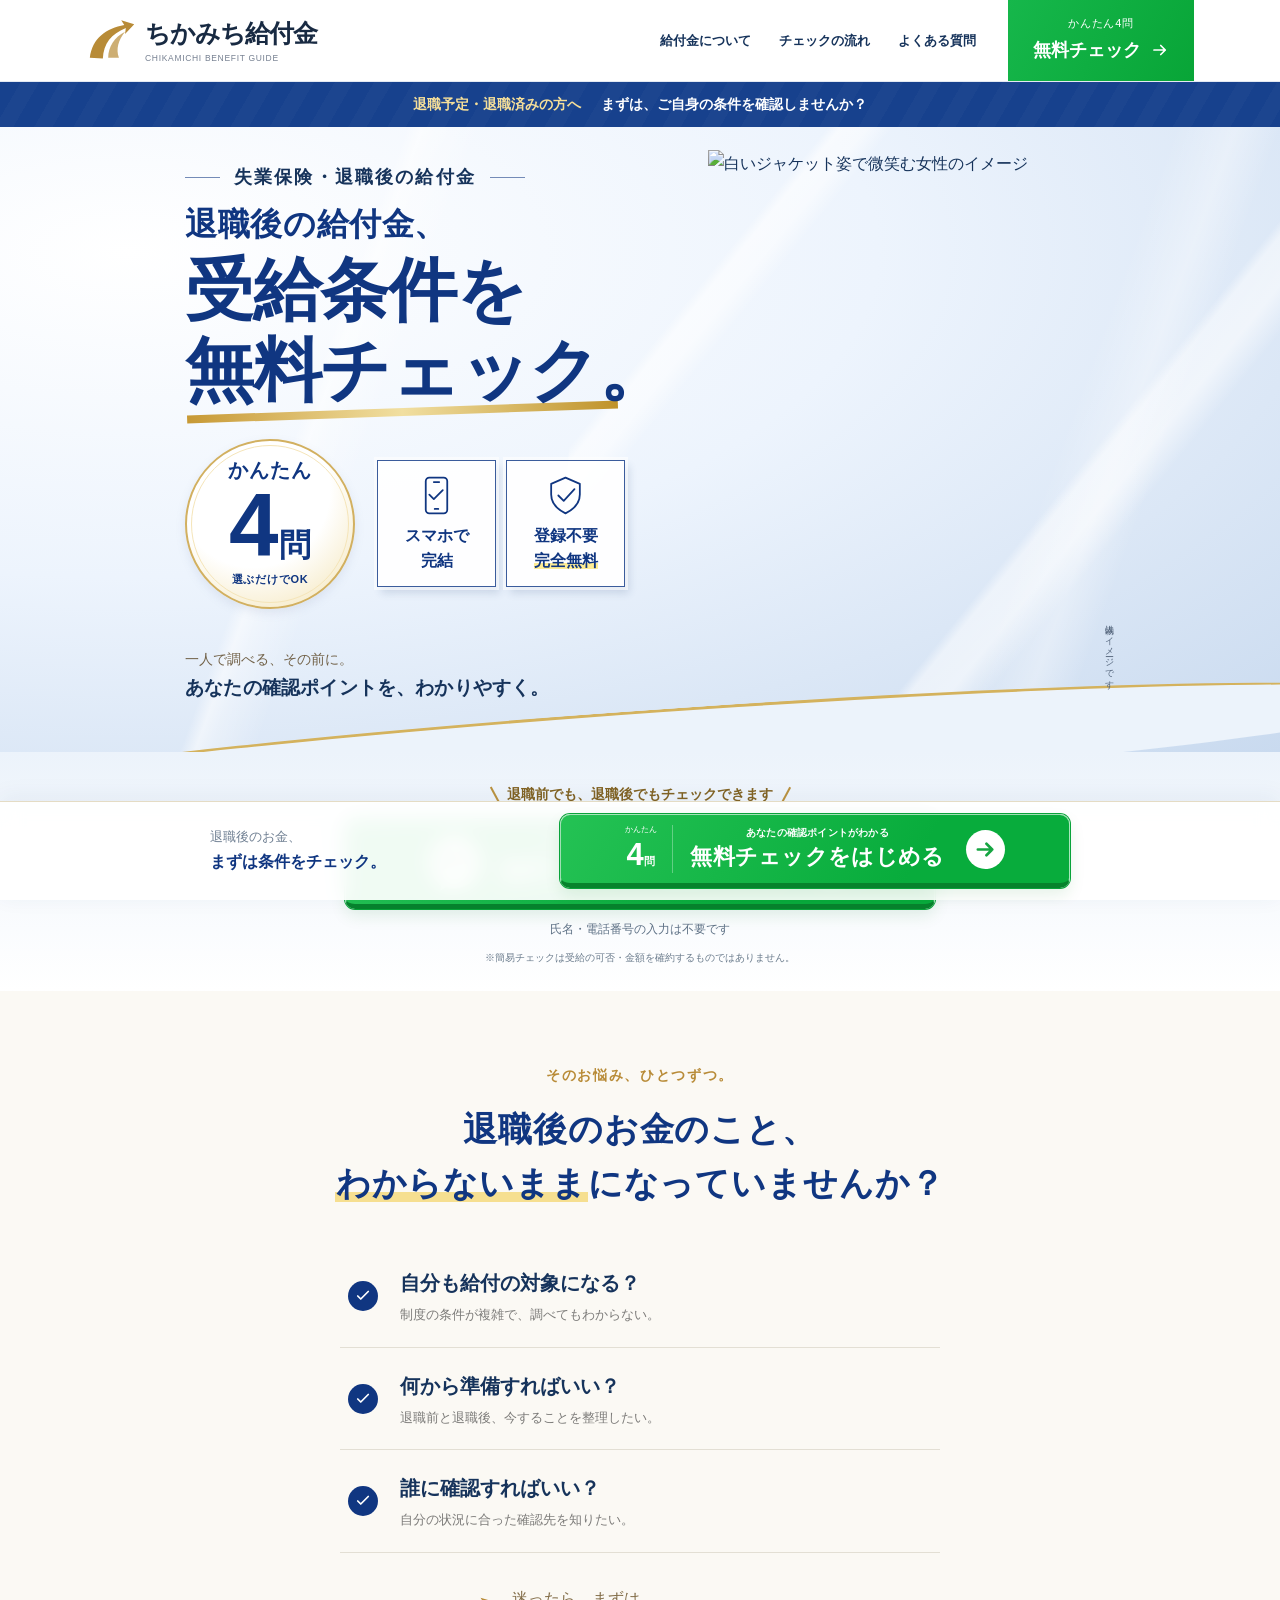
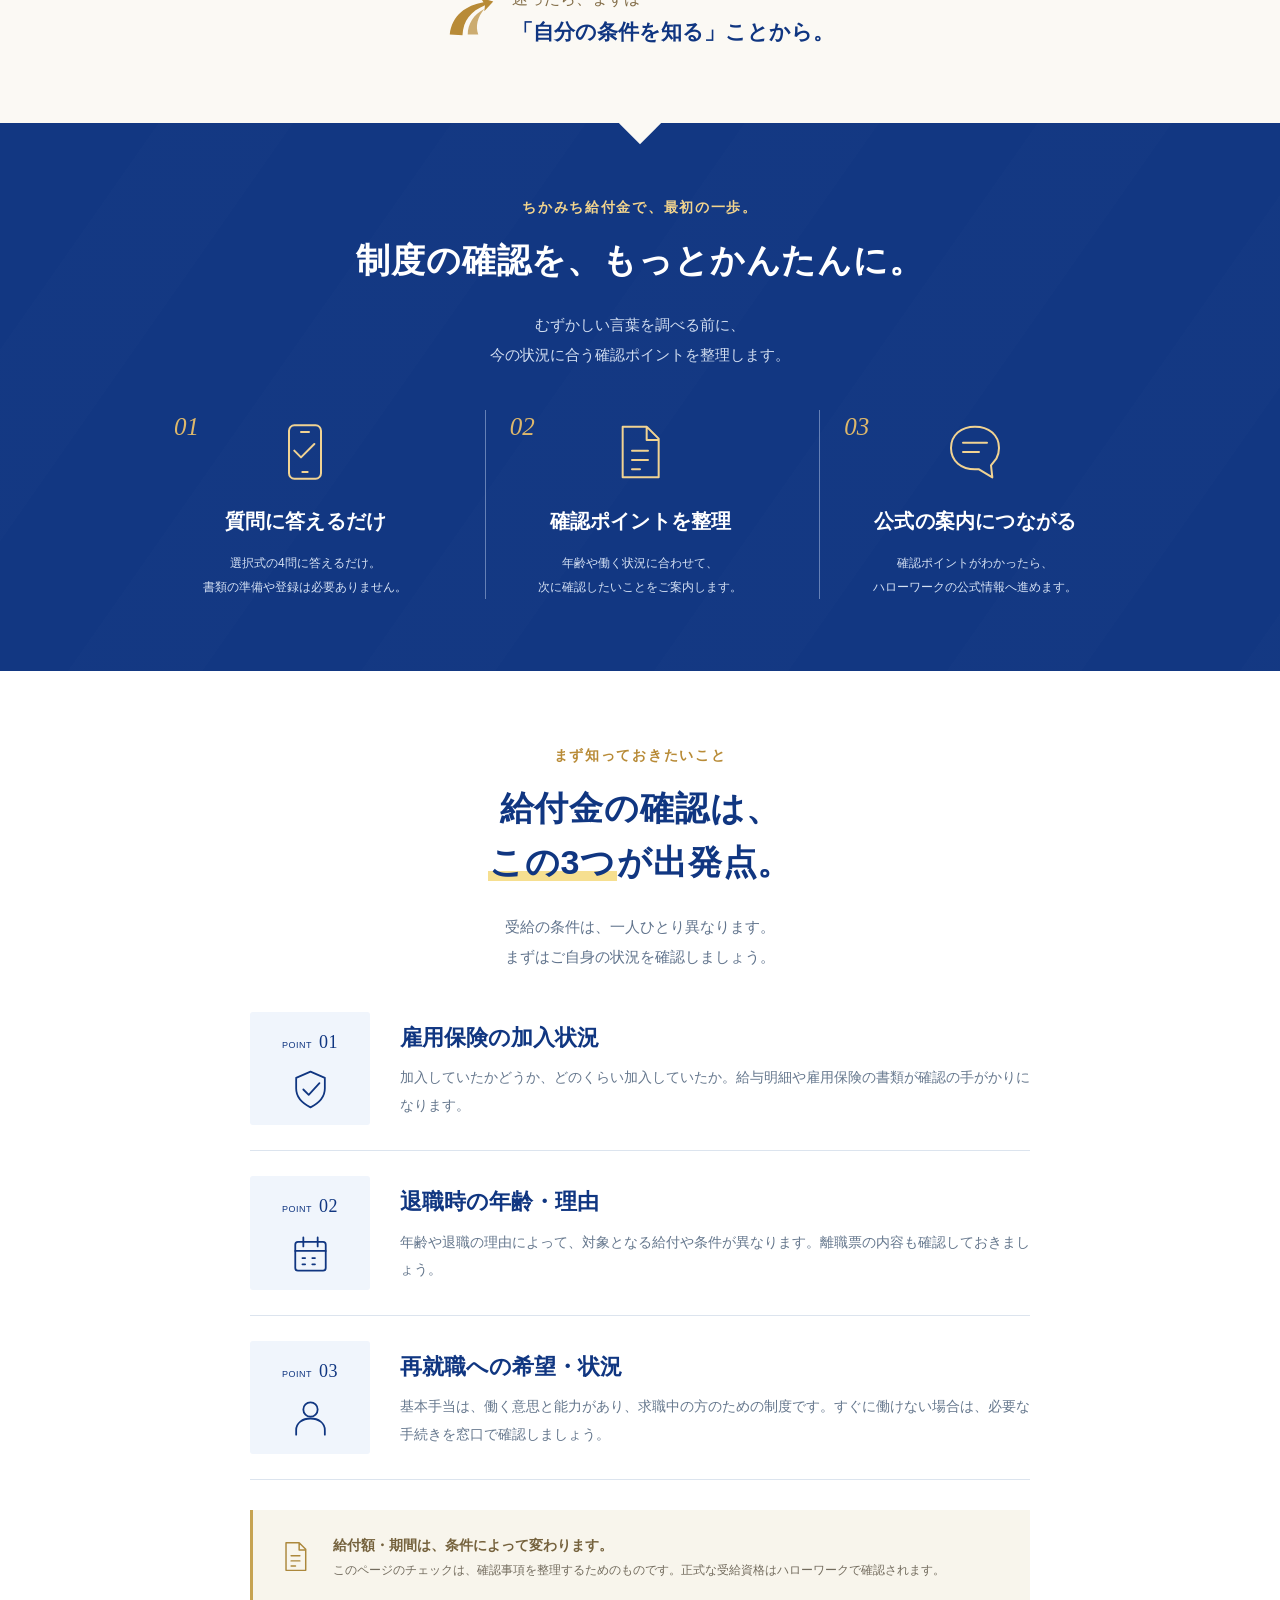
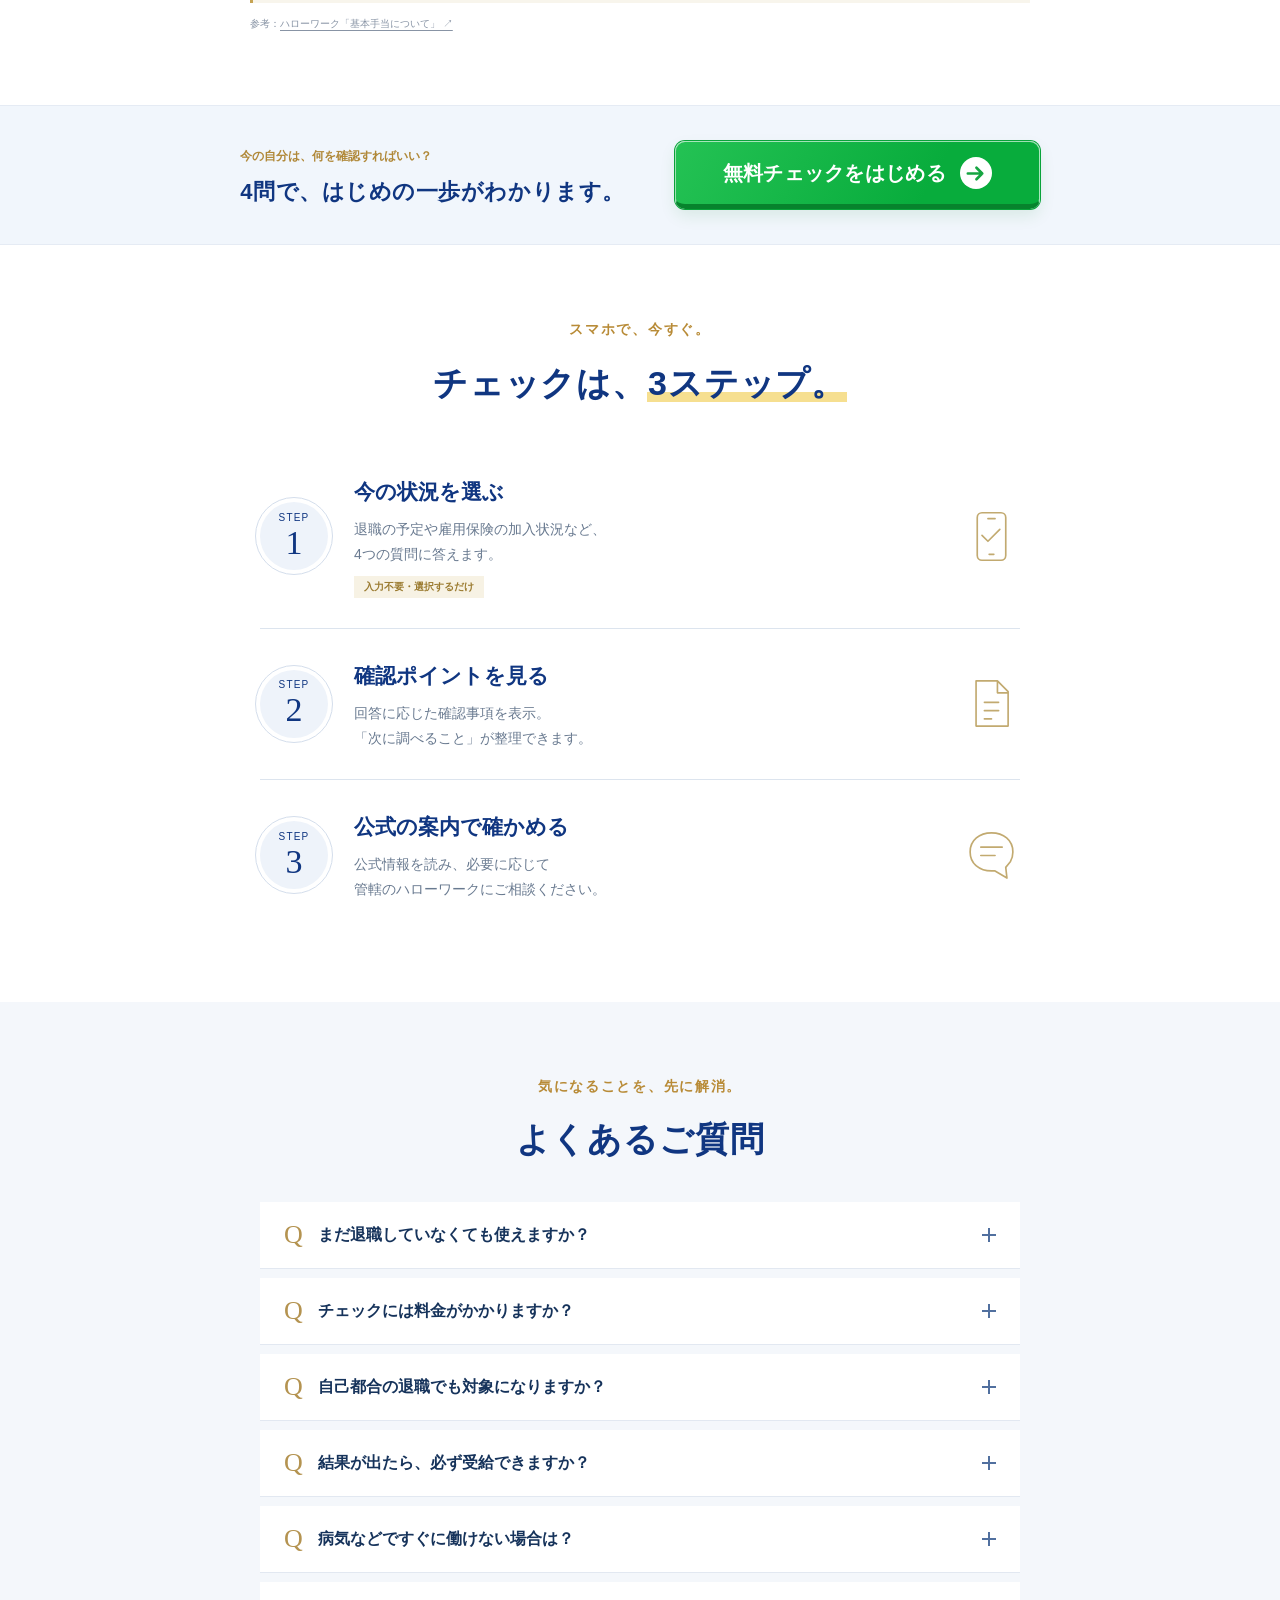
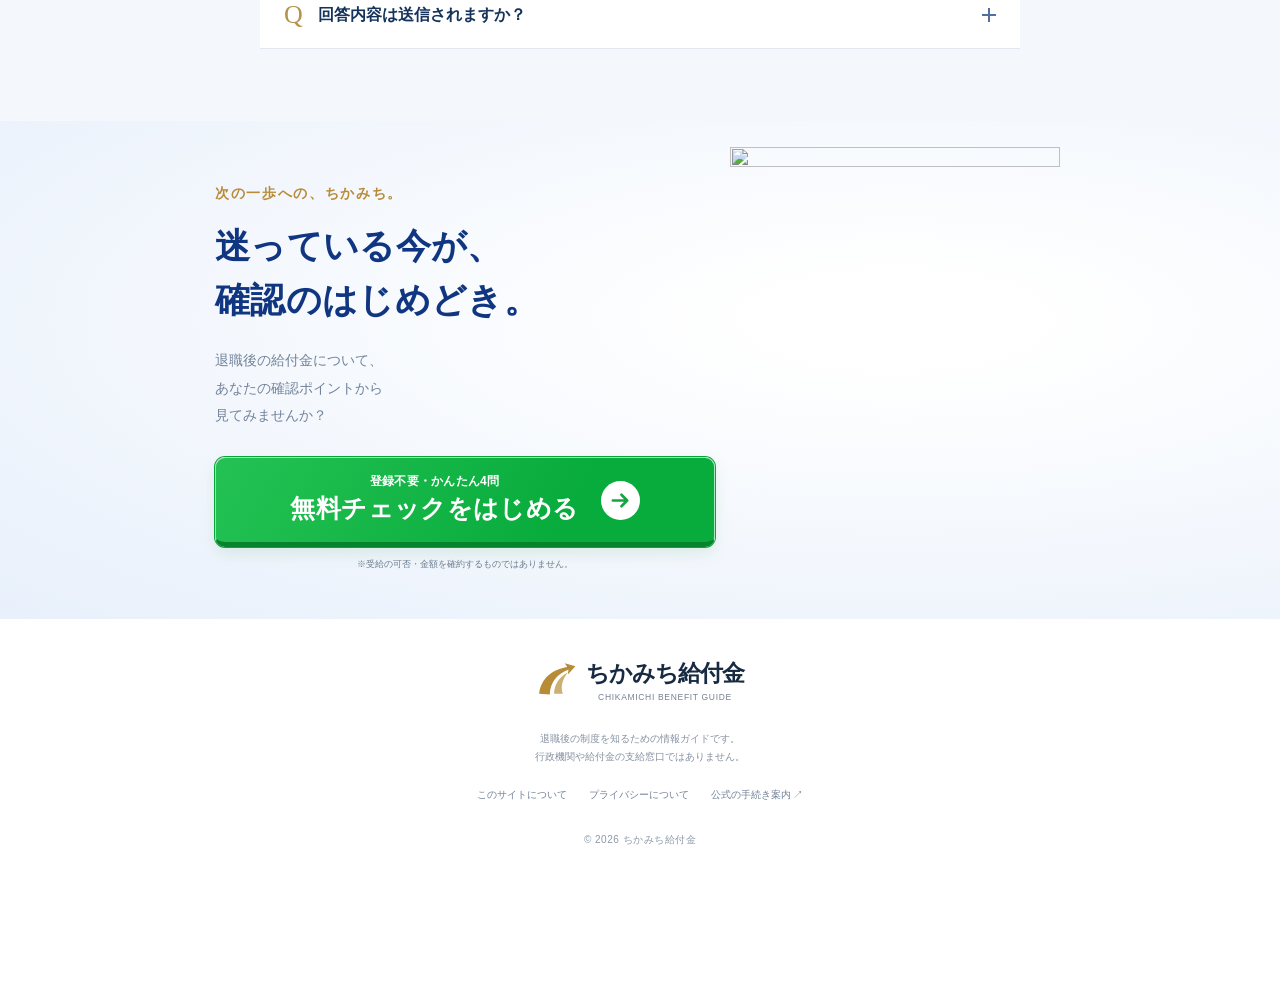
==== docs/index.html @ 50841a3c "Add existing check LP for GitHub Pages preview" ====
<!doctype html>
<html lang="ja">
<head>
  <meta charset="utf-8">
  <meta name="viewport" content="width=device-width, initial-scale=1, viewport-fit=cover">
  <meta name="theme-color" content="#113a8c">
  <meta name="robots" content="noindex, nofollow">
  <title>ちかみち給付金｜退職後の給付金、受給条件を無料チェック</title>
  <meta name="description" content="退職予定・退職済みの方へ。ちかみち給付金のかんたん4問チェックで、退職後の給付金に関する確認ポイントを整理。スマホで完結、登録不要、無料。">
  <meta property="og:title" content="ちかみち給付金｜受給条件を無料チェック">
  <meta property="og:description" content="退職後の給付金、まずはあなたの確認ポイントから。かんたん4問・登録不要・無料。">
  <meta property="og:image" content="https://tnkkakuei3-design.github.io/chikamichi-kyufukin/assets/chikamichi-ad.png">
  <meta property="og:type" content="website">
  <meta property="og:locale" content="ja_JP">
  <link rel="icon" type="image/svg+xml" href="assets/favicon.svg">
  <link rel="stylesheet" href="styles.css">
  <link rel="preload" as="image" href="assets/advisor.png">
  <script src="config.js" defer></script>
  <script src="app.js" defer></script>
</head>
<body>
<a class="skip-link" href="#main">本文へ移動</a>
<svg xmlns="http://www.w3.org/2000/svg" class="svg-defs" aria-hidden="true"><defs>
  <symbol id="i-arrow" viewBox="0 0 24 24"><path d="M4 12h15m-6-6 6 6-6 6"/></symbol>
  <symbol id="i-check" viewBox="0 0 24 24"><path d="m5 12 4 4L19 6"/></symbol>
  <symbol id="i-phone" viewBox="0 0 48 48"><rect x="12" y="4" width="24" height="40" rx="4"/><path d="M21 9h6m-5 30h4m-10-16 5 5 10-10"/></symbol>
  <symbol id="i-document" viewBox="0 0 48 48"><path d="M29 5H11v38h27V14L29 5Zm0 0v10h9M18 23h12m-12 7h12m-12 7h6"/></symbol>
  <symbol id="i-calendar" viewBox="0 0 48 48"><rect x="7" y="10" width="34" height="32" rx="3"/><path d="M7 20h34M16 5v10M32 5v10m-17 13h3m8 0h3m-14 7h3m8 0h3"/></symbol>
  <symbol id="i-shield" viewBox="0 0 48 48"><path d="m24 4 16 7v12c0 10-8 17-16 21C16 40 8 33 8 23V11L24 4Z"/><path d="m16 24 6 6 12-13"/></symbol>
  <symbol id="i-chat" viewBox="0 0 48 48"><path d="M40 29a17 17 0 0 0 2-8C42 11 34 5 24 5S6 11 6 21s8 16 18 16h3l10 6-1-9 4-5Z"/><path d="M15 17h18M15 24h12"/></symbol>
  <symbol id="i-person" viewBox="0 0 48 48"><circle cx="24" cy="14" r="8"/><path d="M8 42v-5c0-8 7-13 16-13s16 5 16 13v5"/></symbol>
  <symbol id="i-close" viewBox="0 0 24 24"><path d="m6 6 12 12M18 6 6 18"/></symbol>
  <symbol id="i-mark" viewBox="0 0 64 58"><path d="M5 51C8 25 27 12 50 8L46 2l17 5-12 13 1-8C33 20 23 32 22 52Z" fill="currentColor"/><path d="M29 51c0-14 8-27 22-34-9 11-12 23-8 34Z" fill="currentColor" opacity=".7"/></symbol>
</defs></svg>

<header class="site-header">
  <div class="header-inner">
    <a href="#" class="brand" aria-label="ちかみち給付金 トップ">
      <svg class="brand-mark" aria-hidden="true"><use href="#i-mark"/></svg>
      <span><b>ちかみち給付金</b><small>CHIKAMICHI BENEFIT GUIDE</small></span>
    </a>
    <nav class="header-nav" aria-label="メインメニュー"><a href="#guide">給付金について</a><a href="#flow">チェックの流れ</a><a href="#faq">よくある質問</a></nav>
    <button class="header-cta" data-start><span>かんたん4問</span><b>無料チェック<svg class="icon"><use href="#i-arrow"/></svg></b></button>
  </div>
</header>

<main id="main">
  <div class="notice"><span>退職予定・退職済みの方へ</span><b>まずは、ご自身の条件を確認しませんか？</b></div>
  <section class="hero" aria-labelledby="hero-title">
    <div class="hero-shine" aria-hidden="true"></div>
    <div class="hero-inner">
      <div class="hero-heading">
        <p class="hero-eyebrow"><span></span>失業保険・退職後の給付金<span></span></p>
        <h1 id="hero-title"><span class="hero-topline">退職後の給付金、</span><strong>受給条件を</strong><strong class="gold-underline">無料チェック<span class="period">。</span></strong></h1>
      </div>
      <div class="hero-benefits">
        <div class="question-medal"><span>かんたん</span><div><b>4</b><strong>問</strong></div><small>選ぶだけでOK</small></div>
        <div class="hero-tiles">
          <div><svg class="pictogram"><use href="#i-phone"/></svg><b>スマホで<br>完結</b></div>
          <div><svg class="pictogram"><use href="#i-shield"/></svg><b>登録不要<br><em>完全無料</em></b></div>
        </div>
      </div>
      <img class="hero-person" src="assets/advisor.png" width="1024" height="1536" alt="白いジャケット姿で微笑む女性のイメージ" fetchpriority="high">
      <span class="model-note">人物はイメージです</span>
      <div class="hero-caption"><span>一人で調べる、その前に。</span><b>あなたの確認ポイントを、わかりやすく。</b></div>
    </div>
  </section>

  <section class="hero-action" aria-label="無料チェックを始める">
    <div class="cta-label"><span></span>退職前でも、退職後でもチェックできます<span></span></div>
    <button class="cta-button" data-start><span class="cta-bubble">無料</span><span><small>かんたん4問で確認ポイントがわかる</small><b>無料チェックをはじめる</b></span><span class="arrow-disc"><svg class="icon"><use href="#i-arrow"/></svg></span></button>
    <p class="cta-note">氏名・電話番号の入力は不要です</p>
    <p class="disclaimer">※簡易チェックは受給の可否・金額を確約するものではありません。</p>
  </section>

  <section class="concerns section-pad">
    <div class="narrow">
      <p class="section-kicker">そのお悩み、ひとつずつ。</p>
      <h2>退職後のお金のこと、<br><span class="marker">わからないまま</span>に<br class="mobile-only">なっていませんか？</h2>
      <ul class="concern-list">
        <li><span class="check-dot"><svg class="icon"><use href="#i-check"/></svg></span><span><b>自分も給付の対象になる？</b><small>制度の条件が複雑で、調べてもわからない。</small></span></li>
        <li><span class="check-dot"><svg class="icon"><use href="#i-check"/></svg></span><span><b>何から準備すればいい？</b><small>退職前と退職後、今することを整理したい。</small></span></li>
        <li><span class="check-dot"><svg class="icon"><use href="#i-check"/></svg></span><span><b>誰に確認すればいい？</b><small>自分の状況に合った確認先を知りたい。</small></span></li>
      </ul>
      <div class="concern-answer"><svg class="answer-mark" aria-hidden="true"><use href="#i-mark"/></svg><p>迷ったら、まずは<br><b>「自分の条件を知る」ことから。</b></p></div>
    </div>
  </section>

  <section class="service section-pad" id="about">
    <div class="section-inner">
      <p class="section-kicker light">ちかみち給付金で、最初の一歩。</p>
      <h2>制度の確認を、<br class="mobile-only">もっとかんたんに。</h2>
      <p class="section-lead">むずかしい言葉を調べる前に、<br>今の状況に合う確認ポイントを整理します。</p>
      <div class="service-grid">
        <article><span class="service-number">01</span><svg class="service-icon"><use href="#i-phone"/></svg><h3>質問に答えるだけ</h3><p>選択式の4問に答えるだけ。<br>書類の準備や登録は必要ありません。</p></article>
        <article><span class="service-number">02</span><svg class="service-icon"><use href="#i-document"/></svg><h3>確認ポイントを整理</h3><p>年齢や働く状況に合わせて、<br>次に確認したいことをご案内します。</p></article>
        <article><span class="service-number">03</span><svg class="service-icon"><use href="#i-chat"/></svg><h3>公式の案内につながる</h3><p>確認ポイントがわかったら、<br>ハローワークの公式情報へ進めます。</p></article>
      </div>
    </div>
  </section>

  <section class="guide section-pad" id="guide">
    <div class="section-inner">
      <p class="section-kicker">まず知っておきたいこと</p>
      <h2>給付金の確認は、<br><span class="marker">この3つ</span>が出発点。</h2>
      <p class="section-lead">受給の条件は、一人ひとり異なります。<br>まずはご自身の状況を確認しましょう。</p>
      <div class="guide-list">
        <article class="guide-item"><div class="guide-visual"><span>POINT <b>01</b></span><svg class="pictogram"><use href="#i-shield"/></svg></div><div><h3>雇用保険の加入状況</h3><p>加入していたかどうか、どのくらい加入していたか。給与明細や雇用保険の書類が確認の手がかりになります。</p></div></article>
        <article class="guide-item"><div class="guide-visual"><span>POINT <b>02</b></span><svg class="pictogram"><use href="#i-calendar"/></svg></div><div><h3>退職時の年齢・理由</h3><p>年齢や退職の理由によって、対象となる給付や条件が異なります。離職票の内容も確認しておきましょう。</p></div></article>
        <article class="guide-item"><div class="guide-visual"><span>POINT <b>03</b></span><svg class="pictogram"><use href="#i-person"/></svg></div><div><h3>再就職への希望・状況</h3><p>基本手当は、働く意思と能力があり、求職中の方のための制度です。すぐに働けない場合は、必要な手続きを窓口で確認しましょう。</p></div></article>
      </div>
      <div class="guide-note"><svg class="pictogram"><use href="#i-document"/></svg><p><b>給付額・期間は、条件によって変わります。</b><br>このページのチェックは、確認事項を整理するためのものです。正式な受給資格はハローワークで確認されます。</p></div>
      <p class="source-line">参考：<a href="https://www.hellowork.mhlw.go.jp/insurance/insurance_basicbenefit.html" target="_blank" rel="noopener noreferrer">ハローワーク「基本手当について」<span aria-hidden="true"> ↗</span></a></p>
    </div>
  </section>

  <section class="mid-cta">
    <div><span>今の自分は、何を確認すればいい？</span><h2>4問で、<br class="mobile-only">はじめの一歩がわかります。</h2></div>
    <button class="cta-button compact" data-start><b>無料チェックをはじめる</b><span class="arrow-disc"><svg class="icon"><use href="#i-arrow"/></svg></span></button>
  </section>

  <section class="flow section-pad" id="flow">
    <div class="narrow">
      <p class="section-kicker">スマホで、今すぐ。</p>
      <h2>チェックは、<span class="marker">3ステップ。</span></h2>
      <ol class="flow-list">
        <li><span class="step-index"><small>STEP</small><b>1</b></span><div><h3>今の状況を選ぶ</h3><p>退職の予定や雇用保険の加入状況など、<br>4つの質問に答えます。</p><span class="mini-tag">入力不要・選択するだけ</span></div><svg class="pictogram"><use href="#i-phone"/></svg></li>
        <li><span class="step-index"><small>STEP</small><b>2</b></span><div><h3>確認ポイントを見る</h3><p>回答に応じた確認事項を表示。<br>「次に調べること」が整理できます。</p></div><svg class="pictogram"><use href="#i-document"/></svg></li>
        <li><span class="step-index"><small>STEP</small><b>3</b></span><div><h3>公式の案内で確かめる</h3><p>公式情報を読み、必要に応じて<br>管轄のハローワークにご相談ください。</p></div><svg class="pictogram"><use href="#i-chat"/></svg></li>
      </ol>
    </div>
  </section>

  <section class="faq section-pad" id="faq">
    <div class="narrow">
      <p class="section-kicker">気になることを、先に解消。</p>
      <h2>よくあるご質問</h2>
      <div class="faq-list">
        <details><summary><span>Q</span>まだ退職していなくても使えますか？<i aria-hidden="true"></i></summary><div class="faq-answer"><span>A</span><p>はい。退職を検討している段階でも利用できます。退職前に確認しておきたいことを整理するために、お役立てください。</p></div></details>
        <details><summary><span>Q</span>チェックには料金がかかりますか？<i aria-hidden="true"></i></summary><div class="faq-answer"><span>A</span><p>このページの簡易チェックは無料です。氏名・電話番号・メールアドレスの登録も必要ありません。</p></div></details>
        <details><summary><span>Q</span>自己都合の退職でも対象になりますか？<i aria-hidden="true"></i></summary><div class="faq-answer"><span>A</span><p>自己都合という理由だけで、対象外になるわけではありません。雇用保険の加入期間など、他の条件も合わせて確認が必要です。ご自身の場合はハローワークでご確認ください。</p></div></details>
        <details><summary><span>Q</span>結果が出たら、必ず受給できますか？<i aria-hidden="true"></i></summary><div class="faq-answer"><span>A</span><p>いいえ。このチェックは確認ポイントを整理するもので、受給資格や金額を判定するものではありません。実際の受給可否は、必要な情報や書類をもとにハローワークで確認されます。</p></div></details>
        <details><summary><span>Q</span>病気などですぐに働けない場合は？<i aria-hidden="true"></i></summary><div class="faq-answer"><span>A</span><p>基本手当は、すぐに働ける状態で仕事を探している方が対象です。すぐに働けない場合は、受給期間の延長など、状況に応じた手続きについてハローワークにご確認ください。</p></div></details>
        <details><summary><span>Q</span>回答内容は送信されますか？<i aria-hidden="true"></i></summary><div class="faq-answer"><span>A</span><p>このページのチェック回答を外部に送信することはありません。回答は画面内の結果表示にだけ使われ、ページを再読み込みすると消えます。</p></div></details>
      </div>
    </div>
  </section>

  <section class="last-action">
    <div class="last-inner"><div class="last-copy"><p class="section-kicker">次の一歩への、ちかみち。</p><h2>迷っている今が、<br>確認のはじめどき。</h2><p>退職後の給付金について、<br>あなたの確認ポイントから<br>見てみませんか？</p></div><img src="assets/advisor.png" width="1024" height="1536" alt="" loading="lazy"><div class="last-button"><button class="cta-button" data-start><span><small>登録不要・かんたん4問</small><b>無料チェックをはじめる</b></span><span class="arrow-disc"><svg class="icon"><use href="#i-arrow"/></svg></span></button><p class="disclaimer">※受給の可否・金額を確約するものではありません。</p></div></div>
  </section>
</main>

<footer class="site-footer">
  <a href="#" class="brand footer-brand"><svg class="brand-mark" aria-hidden="true"><use href="#i-mark"/></svg><span><b>ちかみち給付金</b><small>CHIKAMICHI BENEFIT GUIDE</small></span></a>
  <p>退職後の制度を知るための情報ガイドです。<br>行政機関や給付金の支給窓口ではありません。</p>
  <nav aria-label="フッター"><button data-info="about">このサイトについて</button><button data-info="privacy">プライバシーについて</button><a href="https://www.hellowork.mhlw.go.jp/insurance/insurance_procedure.html" target="_blank" rel="noopener noreferrer">公式の手続き案内 ↗</a></nav>
  <small>© 2026 ちかみち給付金</small>
</footer>

<aside class="sticky-cta" aria-label="無料チェックへのショートカット"><div class="sticky-inner"><span class="sticky-copy">退職後のお金、<br><b>まずは条件をチェック。</b></span><button class="cta-button sticky-button" data-start><span class="sticky-four">かんたん<b>4<small>問</small></b></span><span><small>あなたの確認ポイントがわかる</small><b>無料チェックをはじめる</b></span><span class="arrow-disc"><svg class="icon"><use href="#i-arrow"/></svg></span></button></div></aside>

<dialog id="check-dialog" class="check-dialog" aria-labelledby="check-heading">
  <div class="dialog-top"><span><svg class="mini-mark" aria-hidden="true"><use href="#i-mark"/></svg>ちかみち給付金</span><button class="icon-button" data-close aria-label="チェックを閉じる"><svg class="icon"><use href="#i-close"/></svg></button></div>
  <div class="dialog-content" id="check-content"></div>
</dialog>
<dialog id="info-dialog" class="info-dialog" aria-labelledby="info-title"><div class="dialog-top"><b id="info-title"></b><button class="icon-button" data-info-close aria-label="閉じる"><svg class="icon"><use href="#i-close"/></svg></button></div><div id="info-content"></div></dialog>
<div class="toast" role="status" aria-live="polite"></div>
</body>
</html>
---- docs/styles.css ----
:root{--navy:#103681;--blue:#16449b;--ink:#16335b;--gold:#b88b37;--gold-light:#e5c77d;--green:#08ad42;--paper:#f5f8fd;--muted:#64758a;--line:#dce4ee;--font:"Noto Sans JP","Hiragino Kaku Gothic ProN","Hiragino Sans","Yu Gothic",Meiryo,sans-serif}
*{box-sizing:border-box}html{scroll-behavior:smooth;scroll-padding-top:90px}body{margin:0;font-family:var(--font);color:var(--ink);background:white;font-size:16px;line-height:1.8;-webkit-font-smoothing:antialiased;overflow-x:hidden}body.modal-open{overflow:hidden}button,a{-webkit-tap-highlight-color:transparent}button{font:inherit;cursor:pointer}a{color:inherit}button{color:inherit}button:focus-visible,a:focus-visible,summary:focus-visible{outline:3px solid #dc9d24;outline-offset:5px}button:disabled{cursor:default}img{max-width:100%;height:auto}svg{display:block}h1,h2,h3,p{margin:0}h2{font-size:34px;font-weight:800;line-height:1.6;letter-spacing:.025em}h3{font-weight:800}.svg-defs{position:absolute;width:0;height:0;overflow:hidden}.icon{width:24px;height:24px;fill:none;stroke:currentColor;stroke-width:2.3;stroke-linecap:round;stroke-linejoin:round;flex:none}.pictogram{width:48px;height:48px;fill:none;stroke:currentColor;stroke-width:2;stroke-linecap:round;stroke-linejoin:round}.skip-link{position:fixed;top:-100px;left:16px;z-index:100;background:white;padding:10px}.skip-link:focus{top:10px}.mobile-only{display:none}
.site-header{height:82px;background:#fff;position:sticky;top:0;z-index:30;border-bottom:1px solid #e3e9f2}.header-inner{max-width:1160px;margin:0 auto;height:100%;display:flex;align-items:center;gap:32px;padding:0 26px}.brand{display:inline-flex;align-items:center;gap:10px;text-decoration:none;line-height:1.25;white-space:nowrap}.brand-mark{color:var(--gold);width:49px;height:46px;flex:none}.brand b{color:#182a42;font-size:25px;font-weight:800;letter-spacing:-.04em}.brand small{display:block;font-size:8.5px;letter-spacing:.08em;margin-top:4px;color:#768091}.header-nav{display:flex;gap:28px;margin-left:auto;align-items:center}.header-nav a{text-decoration:none;font-size:13px;font-weight:700}.header-nav a:hover{color:var(--gold)}.header-cta{border:0;align-self:stretch;background:linear-gradient(120deg,#16b74b,#08a537);color:white;padding:9px 25px;text-align:center;min-width:168px}.header-cta>span{display:block;font-size:11px;letter-spacing:.08em}.header-cta b{display:flex;align-items:center;justify-content:center;gap:10px;font-size:18px}.header-cta .icon{width:18px;height:18px}.notice{position:relative;z-index:2;color:white;display:flex;justify-content:center;align-items:center;gap:20px;font-size:14px;padding:10px 20px;background:repeating-linear-gradient(120deg,transparent 0 18px,#ffffff05 18px 34px),#17418d}.notice span{color:#f6df99;font-weight:800}.notice b{font-weight:600}
.hero{background:radial-gradient(ellipse at 10% 20%,#fff 0%,#edf4fd 46%,#c9daef 100%);position:relative;overflow:hidden}.hero:before{content:"";position:absolute;inset:-25% 0 0 45%;background:linear-gradient(125deg,transparent 28%,#fff9 29%,#fff8 31%,transparent 33%,transparent 68%,#ffffff80 69%,#ffffff90 72%,transparent 75%);transform:rotate(4deg)}.hero:after{content:"";position:absolute;left:-8%;width:120%;height:80px;bottom:-40px;border-radius:50%;background:#ecf3fb;border-top:3px solid #d4b25d;transform:rotate(-4deg)}.hero-shine{position:absolute;inset:0;pointer-events:none;background:linear-gradient(110deg,transparent 27%,#fff8 28%,#fff5 29%,transparent 32%,transparent 78%,#fff5 82%,transparent 85%)}.hero-inner{position:relative;width:min(100%,1000px);height:625px;margin:auto;padding:34px 45px 45px}.hero-heading{position:relative;z-index:3;width:650px}.hero-eyebrow{display:flex;align-items:center;gap:14px;font-size:18px;font-weight:700;margin-bottom:12px;letter-spacing:.12em}.hero-eyebrow span{width:35px;height:1px;background:#748bb7}.hero-heading h1{line-height:1.16;letter-spacing:-.055em;color:var(--navy)}.hero-topline{display:block;font-size:32px;font-weight:800;letter-spacing:.02em;margin-bottom:8px}.hero-heading strong{font-size:69px;display:block;font-weight:900;width:max-content;max-width:100%;position:relative}.gold-underline:after{content:"";position:absolute;left:2px;bottom:-5px;width:96%;height:8px;background:linear-gradient(90deg,#c79935,#f1dfa1,#bf922a);transform:rotate(-2deg);z-index:-1}.period{letter-spacing:-.5em}.hero-benefits{margin-top:28px;display:flex;align-items:center;gap:22px;position:relative;z-index:3;width:440px}.question-medal{width:170px;height:170px;border:2px solid #d2b060;border-radius:50%;text-align:center;background:radial-gradient(circle at 40% 30%,white 0%,#fff 50%,#f5e8c0 90%);outline:1px solid #f5e5b9;outline-offset:-7px;box-shadow:0 4px 10px #8797af2b;color:var(--navy);line-height:1.1;flex:none;padding:18px 8px 15px}.question-medal>span{font-size:20px;font-weight:800;letter-spacing:.06em}.question-medal>div{display:flex;align-items:baseline;justify-content:center;margin-top:0}.question-medal b{font-family:Arial,sans-serif;font-size:89px;font-weight:800;letter-spacing:-.06em;line-height:.99}.question-medal strong{font-size:32px;margin-left:6px}.question-medal small{font-size:11px;font-weight:700;letter-spacing:.07em}.hero-tiles{display:grid;grid-template-columns:1fr 1fr;gap:10px;width:250px}.hero-tiles>div{border:1px solid #3b5c9c;background:#fffffff2;outline:3px solid #fff9;box-shadow:4px 6px 8px #2d47782a;text-align:center;padding:13px 8px 12px;color:var(--navy)}.hero-tiles svg{width:43px;height:43px;margin:auto auto 7px}.hero-tiles b{font-size:16px;line-height:1.55;display:block}.hero-tiles em{font-style:normal;background:linear-gradient(transparent 65%,#ffed94 65%)}.hero-person{position:absolute;z-index:2;width:440px;right:-8px;bottom:-58px;max-width:none}.model-note{position:absolute;right:22px;bottom:68px;z-index:4;writing-mode:vertical-rl;font-size:9px;color:#54657c;letter-spacing:.08em}.hero-caption{position:absolute;bottom:48px;left:45px;z-index:4;line-height:1.7}.hero-caption span{display:block;font-size:14px;color:#726249}.hero-caption b{font-size:19px;letter-spacing:.01em}
.hero-action{padding:30px 20px 25px;text-align:center;position:relative;background:linear-gradient(#ecf3fb,white)}.cta-label{font-size:14px;font-weight:700;display:flex;justify-content:center;align-items:center;gap:12px;margin-bottom:12px;color:#826323}.cta-label>span{width:1.5px;height:18px;background:#bb923f;transform:rotate(-28deg)}.cta-label>span:last-child{transform:rotate(28deg)}.cta-button{display:flex;align-items:center;justify-content:center;gap:20px;width:100%;max-width:590px;margin:auto;border:1px solid #ffffff9c;border-bottom:5px solid #07832d;box-shadow:0 0 0 1px #09a33a,0 7px 16px #057b1b1a;border-radius:10px;background:linear-gradient(120deg,#24c254 0%,#08ac3c 70%);color:white;padding:14px 20px;text-decoration:none;line-height:1.5;transition:filter .2s,transform .2s}.cta-button:hover{filter:brightness(1.05);transform:translateY(-1px)}.cta-button:active{transform:translateY(2px)}.cta-button span>small{font-size:12px;font-weight:600;display:block;letter-spacing:.02em}.cta-button b{font-size:25px;letter-spacing:.015em;font-weight:800}.cta-bubble{width:51px;height:51px;border-radius:50%;background:white;color:#099331;font-size:16px;font-weight:800;display:grid;place-items:center;flex:none;position:relative}.cta-bubble:after{content:"";position:absolute;bottom:-4px;left:12px;border:6px solid transparent;border-left-color:white;transform:rotate(10deg)}.arrow-disc{width:39px;height:39px;display:grid;place-items:center;border-radius:50%;background:white;color:#16a542;flex:none;margin-left:4px}.arrow-disc .icon{width:23px;height:23px;stroke-width:2.8}.cta-note{font-size:12px;color:#5e7185;margin-top:10px}.disclaimer{font-size:10px;color:#6a7b8c;margin-top:10px;line-height:1.6}
.section-pad{padding:72px 28px}.section-inner{max-width:980px;margin:auto}.narrow{max-width:760px;margin:auto}.section-kicker{text-align:center;color:var(--gold);font-size:14px;font-weight:800;letter-spacing:.12em;margin-bottom:13px}.section-pad h2{text-align:center;color:var(--navy)}.section-lead{text-align:center;margin-top:22px;color:#60738c;font-size:15px;line-height:2}.marker{background:linear-gradient(transparent 74%,#f6df90 74%);padding:0 1px}.concerns{background:#fbf9f4;position:relative}.concerns:after{content:"";width:30px;height:30px;position:absolute;bottom:-15px;left:calc(50% - 15px);background:#fbf9f4;transform:rotate(45deg);z-index:2}.concern-list{padding:0;margin:35px auto 0;list-style:none;max-width:600px}.concern-list li{display:flex;align-items:center;gap:22px;padding:20px 8px;border-bottom:1px solid #e3dfd4}.check-dot{display:grid;place-items:center;border-radius:50%;background:var(--navy);color:white;width:30px;height:30px;flex:none}.check-dot .icon{width:18px;height:18px}.concern-list b{font-size:20px;font-weight:800}.concern-list small{display:block;color:#7c7b79;font-size:13px;margin-top:2px}.concern-answer{display:flex;gap:18px;align-items:center;justify-content:center;margin-top:32px}.answer-mark{width:48px;height:48px;color:var(--gold)}.concern-answer p{font-size:16px;color:#836e49}.concern-answer b{color:var(--navy);font-size:21px}
.service{background:repeating-linear-gradient(125deg,transparent 0 130px,#ffffff02 130px 240px),#123782;color:white}.section-kicker.light{color:#f2d48d}.service h2{color:white}.service .section-lead{color:#d1ddf0}.service-grid{display:grid;grid-template-columns:repeat(3,1fr);gap:24px;margin-top:40px}.service-grid article{position:relative;text-align:center;padding:10px 16px 0}.service-grid article+article{border-left:1px solid #6580b6}.service-number{position:absolute;top:4px;left:24px;font-family:Georgia,serif;font-size:25px;font-style:italic;color:#deb86b;line-height:1}.service-icon{width:64px;height:64px;stroke:#f1d392;stroke-width:1.5;stroke-linecap:round;stroke-linejoin:round;fill:none;margin:0 auto 19px}.service-grid h3{font-size:20px;letter-spacing:.01em}.service-grid p{font-size:12px;line-height:2;color:#d5e1f4;margin-top:12px}.guide-list{max-width:780px;margin:40px auto 0}.guide-item{display:flex;gap:30px;align-items:center;border-bottom:1px solid var(--line);padding:25px 0}.guide-item:first-child{padding-top:0}.guide-visual{width:120px;flex:none;align-self:stretch;display:flex;flex-direction:column;align-items:center;justify-content:center;gap:10px;color:var(--navy);background:#f0f5fc;border-radius:3px;padding:14px 0}.guide-visual span{font-size:9px;letter-spacing:.06em}.guide-visual span b{font-size:18px;margin-left:4px;font-family:Georgia,serif;font-weight:400}.guide-visual .pictogram{width:43px;height:43px}.guide-item h3{font-size:22px;color:var(--navy);margin-bottom:7px}.guide-item p{font-size:14px;line-height:1.95;color:#65778d}.guide-note{max-width:780px;margin:30px auto 0;background:#f8f5ec;padding:22px 25px;display:flex;gap:20px;align-items:center;border-left:3px solid #c6a352}.guide-note .pictogram{color:#ac883c;flex:none;width:35px;height:35px}.guide-note p{font-size:12px;line-height:1.9;color:#736c5e}.guide-note b{font-size:14px;color:#75623d}.source-line{max-width:780px;margin:12px auto 0;font-size:10px;color:#8894a5}.source-line a{text-underline-offset:3px}.mid-cta{padding:35px 30px;display:flex;justify-content:center;align-items:center;gap:50px;background:#f1f6fc;border-top:1px solid #e5ebf4;border-bottom:1px solid #e5ebf4}.mid-cta>div>span{font-size:12px;color:#b08838;font-weight:700}.mid-cta h2{font-size:22px;line-height:1.6;color:var(--navy);margin-top:4px}.mid-cta .cta-button{max-width:365px;margin:0;padding:15px}.compact{gap:10px}.compact b{font-size:20px}.compact .arrow-disc{width:32px;height:32px}
.flow-list{list-style:none;margin:35px 0 0;padding:0}.flow-list li{position:relative;display:flex;gap:26px;align-items:center;padding:28px 0}.flow-list li+li{border-top:1px solid var(--line)}.step-index{border-radius:50%;background:#eef3fa;outline:1px solid #d4deec;outline-offset:4px;color:var(--navy);display:flex;flex-direction:column;justify-content:center;align-items:center;line-height:1;width:68px;height:68px;flex:none}.step-index small{font-size:10px;letter-spacing:.12em}.step-index b{font-size:34px;font-family:Georgia,serif;font-weight:400;margin-top:3px}.flow-list h3{font-size:21px;color:var(--navy)}.flow-list p{font-size:14px;color:#697a90;margin-top:6px}.flow-list>.pictogram{display:none}.flow-list li>.pictogram{margin-left:auto;flex:none;width:57px;height:57px;color:#c2aa70;stroke-width:1.4}.mini-tag{display:inline-block;font-size:10px;background:#f7f2e4;color:#9a7a2f;margin-top:9px;padding:2px 10px;font-weight:600}
.faq{background:#f4f7fb}.faq-list{margin-top:35px}.faq-list details{background:white;border-bottom:1px solid #e2e8f1}.faq-list details+details{margin-top:9px}.faq-list summary{list-style:none;display:flex;align-items:center;gap:15px;font-size:16px;font-weight:700;padding:20px 24px;cursor:pointer;line-height:1.6}.faq-list summary::-webkit-details-marker{display:none}.faq-list summary>span{font-family:Georgia,serif;font-size:26px;font-weight:400;color:#b49350;line-height:1;flex:none}.faq-list summary i{height:14px;width:14px;flex:none;position:relative;margin-left:auto}.faq-list summary i:before,.faq-list summary i:after{content:"";position:absolute;background:#51709f;top:6px;left:0;width:14px;height:2px}.faq-list summary i:after{transform:rotate(90deg);transition:transform .2s}.faq-list details[open] summary i:after{transform:rotate(0)}.faq-answer{display:flex;gap:17px;border-top:1px solid #edf0f5;margin:0 24px;padding:18px 0 24px}.faq-answer>span{font:24px Georgia,serif;color:var(--blue);flex:none}.faq-answer p{font-size:13px;color:#6c7c90;line-height:1.95}.last-action{background:radial-gradient(ellipse at 70% 40%,white 10%,#e8f0fb 100%);padding:60px 25px 38px;overflow:hidden}.last-inner{max-width:850px;position:relative;margin:auto;min-height:400px}.last-copy{position:relative;z-index:2}.last-copy .section-kicker{text-align:left}.last-copy h2{font-size:35px;color:var(--navy);line-height:1.55;letter-spacing:.01em}.last-copy>p:last-child{font-size:14px;color:#72839a;margin-top:20px;line-height:1.95}.last-inner>img{position:absolute;width:330px;right:5px;top:-34px;max-width:none}.last-button{position:relative;z-index:2;padding-top:28px;max-width:500px}.last-button .cta-button{gap:18px}.last-button .cta-button b{font-size:25px}.last-button .disclaimer{text-align:center;font-size:9px}.site-footer{text-align:center;padding:40px 24px 145px;background:#fff}.footer-brand{justify-content:center}.footer-brand b{font-size:23px}.footer-brand .brand-mark{width:40px;height:40px}.site-footer>p{font-size:10px;color:#8591a1;line-height:1.8;margin-top:20px}.site-footer nav{display:flex;gap:22px;justify-content:center;flex-wrap:wrap;margin:20px 0}.site-footer nav a,.site-footer nav button{color:#718197;font-size:10px;text-decoration:none;background:none;border:0;padding:0}.site-footer nav a:hover,.site-footer nav button:hover{text-decoration:underline}.site-footer>small{font-size:10px;letter-spacing:.05em;color:#8d98a7}
.sticky-cta{position:fixed;bottom:0;left:0;right:0;z-index:40;background:#ffffffee;backdrop-filter:blur(10px);padding:12px 20px max(12px,env(safe-area-inset-bottom));box-shadow:0 -4px 22px #263d7110;border-top:1px solid #e4dcc5}.sticky-inner{max-width:860px;margin:auto;display:flex;align-items:center;gap:30px}.sticky-copy{font-size:13px;line-height:1.7;flex:none;color:#6f7f92}.sticky-copy b{font-size:16px;color:var(--navy)}.sticky-button{max-width:510px;margin:0 0 0 auto;padding:10px 17px;gap:17px}.sticky-button b{font-size:22px}.sticky-button span>small{font-size:10px}.sticky-four{display:flex;align-items:center;justify-content:center;flex-direction:column;width:48px;flex:none;line-height:1.1;font-size:8px;align-self:stretch;border-right:1px solid #ffffff50;padding-right:15px}.sticky-four>b{font-family:Arial,sans-serif;font-size:31px;line-height:1.05;margin-top:4px;white-space:nowrap}.sticky-four small{font-size:11px;font-family:var(--font)}
.check-dialog,.info-dialog{width:min(490px,calc(100% - 32px));padding:0;border:0;border-radius:16px;color:var(--ink);box-shadow:0 25px 100px #08295740;max-height:90vh;max-height:90svh;overscroll-behavior:contain}.check-dialog::backdrop,.info-dialog::backdrop{background:#0c2249a8;backdrop-filter:blur(4px)}.dialog-top{display:flex;align-items:center;justify-content:space-between;background:#f5f8fc;padding:15px 18px;border-bottom:1px solid var(--line);position:sticky;top:0;z-index:1}.dialog-top>span{display:flex;align-items:center;font-weight:800;font-size:15px;gap:7px}.mini-mark{width:24px;height:24px;color:var(--gold)}.icon-button{border:0;background:transparent;width:36px;height:36px;display:grid;place-items:center;border-radius:50%;padding:0}.icon-button:hover{background:#e7edf5}.dialog-content{padding:25px 28px 22px}.check-progress{display:flex;gap:5px;margin-bottom:23px}.check-progress>span{height:5px;flex:1;background:#e6ecf5;border-radius:3px}.check-progress>.done{background:#c8a152}.question-count{font-size:11px;font-weight:700;color:var(--gold);letter-spacing:.08em}.question-count b{font-family:Georgia,serif;font-weight:400;font-size:26px;color:var(--navy);margin:0 2px}.check-dialog h2{font-size:23px;line-height:1.6;margin-top:6px;letter-spacing:0;color:var(--navy);outline:none}.question-hint{font-size:12px;color:#8190a2;margin-top:7px}.question-options{display:flex;flex-direction:column;gap:10px;margin:23px 0 18px}.option-button{display:flex;align-items:center;gap:12px;width:100%;border:1px solid #cbd7e6;border-radius:7px;background:white;padding:15px 17px;text-align:left;font-size:15px;font-weight:600;line-height:1.5;transition:background .15s,border-color .15s}.option-button:before{content:"";width:17px;height:17px;flex:none;border:1px solid #bccbdd;border-radius:50%;background:white}.option-button .icon{width:16px;height:16px;margin-left:auto;color:#9baac0}.option-button:hover{background:#f1f6ff;border-color:#789bc9}.option-button[aria-pressed="true"]{background:#edf4ff;border-color:var(--blue)}.option-button[aria-pressed="true"]:before{background:var(--blue);box-shadow:inset 0 0 0 4px white}.dialog-bottom{display:flex;justify-content:space-between;align-items:center;gap:10px;margin-top:20px}.back-button{background:none;border:0;color:#60738c;font-size:12px;padding:6px 0;text-decoration:underline;text-underline-offset:3px}.back-button:disabled{visibility:hidden}.privacy-mini{font-size:9px;color:#8a97a7}.result-badge{display:inline-block;background:#f9f1dc;color:#9a7c32;border-radius:3px;font-size:11px;font-weight:700;padding:4px 10px}.result-lead{font-size:13px;color:#708299;margin-top:10px;line-height:1.85}.result-points{list-style:none;padding:0;margin:21px 0}.result-points li{border-top:1px solid #e4eaf2;padding:17px 0;display:flex;gap:12px}.result-points .check-dot{width:23px;height:23px;margin-top:2px}.result-points .check-dot .icon{width:14px;height:14px}.result-points b{font-size:14px;color:var(--navy);display:block;line-height:1.7}.result-points p{font-size:12px;color:#738198;margin-top:4px;line-height:1.85}.result-disclaimer{font-size:10px;background:#f5f7fb;padding:12px;color:#7a8799;line-height:1.8}.result-link{display:flex;align-items:center;justify-content:center;gap:10px;padding:14px 12px;background:var(--navy);color:white;border-radius:6px;text-decoration:none;margin-top:18px;font-size:14px;font-weight:700}.result-link.green{background:var(--green)}.result-actions{display:flex;justify-content:space-between;gap:12px;margin-top:17px}.result-actions button{border:0;background:none;padding:5px 0;font-size:11px;color:#61758f;text-decoration:underline;text-underline-offset:4px}.info-dialog{max-width:500px}.info-dialog .dialog-top b{font-size:16px}.info-dialog #info-content{padding:26px;font-size:13px;color:#62738a;line-height:2}.info-dialog #info-content p+p{margin-top:16px}.info-dialog #info-content a{color:var(--blue);text-underline-offset:4px}.toast{position:fixed;left:50%;bottom:110px;transform:translateX(-50%) translateY(10px);background:#163966;color:white;border-radius:6px;padding:10px 20px;font-size:13px;z-index:100;pointer-events:none;opacity:0;transition:opacity .2s,transform .2s;width:max-content;max-width:90vw;text-align:center}.toast.show{opacity:1;transform:translateX(-50%) translateY(0)}
@media(min-width:1400px){.hero-inner{width:1050px}.hero-person{right:15px;width:450px}.hero-heading strong{font-size:74px}}
@media(max-width:1000px){.header-nav{display:none}.header-cta{margin-left:auto}.hero-inner{padding-left:30px;height:620px}.hero-heading{width:100%}.hero-heading strong{font-size:63px}.hero-person{width:430px;right:-50px;bottom:-50px}.hero-caption{left:30px;bottom:45px}.hero-benefits{gap:15px}.service-grid{gap:10px}.service-grid article{padding:10px 10px 0}.service-grid h3{font-size:17px}.service-grid p{font-size:11px}.mid-cta{gap:25px}.mid-cta h2{font-size:20px}.mid-cta .cta-button{max-width:340px}}
@media(max-width:700px){
  html{scroll-padding-top:78px}body{font-size:14px}.mobile-only{display:block}h2{font-size:25px;line-height:1.65;letter-spacing:0}.site-header{height:64px}.header-inner{padding:0 0 0 13px;gap:7px}.brand{gap:6px}.brand-mark{width:34px;height:35px}.brand b{font-size:19px}.brand small{font-size:6.2px;letter-spacing:.035em;margin-top:3px}.header-cta{min-width:123px;padding:8px 10px;display:flex;flex-direction:column;justify-content:center}.header-cta>span{font-size:9px;line-height:1.5}.header-cta b{font-size:14px;gap:5px;line-height:1.6}.header-cta .icon{width:15px;height:15px}.notice{padding:10px 8px;display:block;text-align:center;font-size:12px;line-height:1.5;letter-spacing:.06em}.notice span{display:block;font-size:13px}.notice b{display:none}
  .hero-inner{height:582px;padding:24px 20px 0;max-width:520px}.hero-heading{width:100%}.hero-eyebrow{font-size:12px;gap:9px;letter-spacing:.09em;margin-bottom:9px;justify-content:center}.hero-eyebrow span{width:22px}.hero-heading h1{text-align:center;line-height:1.18;letter-spacing:-.065em}.hero-topline{font-size:24px;letter-spacing:.03em;margin-bottom:8px}.hero-heading strong{font-size:clamp(41px,10.8vw,55px);margin:0 auto;font-weight:900;line-height:1.17}.gold-underline:after{height:6px;bottom:-6px;width:99%}.period{display:none}.hero-person{width:300px;right:-44px;bottom:-8px;z-index:2}.hero-benefits{display:block;width:50%;margin-top:29px;z-index:3}.question-medal{width:145px;height:145px;padding:16px 6px 12px;position:relative;margin:0 auto 17px -1px;border-width:1.5px}.question-medal>span{font-size:17px}.question-medal b{font-size:76px;line-height:1.02}.question-medal strong{font-size:28px}.question-medal small{font-size:9px}.hero-tiles{width:190px;gap:7px;margin-left:-2px}.hero-tiles>div{padding:10px 4px 8px;outline-width:2px}.hero-tiles svg{width:35px;height:35px;margin-bottom:5px}.hero-tiles b{font-size:13px;line-height:1.55}.model-note{font-size:8px;right:6px;bottom:87px;color:#52627a}.hero-caption{bottom:20px;left:0;text-align:center;width:100%;padding:10px 8px 0;background:linear-gradient(transparent,#edf4fbe6 18%);z-index:4}.hero-caption span{font-size:11px}.hero-caption b{font-size:15px}.hero:after{bottom:-49px;height:73px;transform:rotate(-5deg);left:-10%;width:130%;border-width:2px}
  .hero-action{padding:24px 17px 23px}.cta-label{font-size:11px;gap:8px;margin-bottom:13px}.cta-label>span{height:14px}.cta-button{max-width:430px;border-radius:8px;padding:12px 12px;gap:9px;border-bottom-width:4px}.cta-button b{font-size:20px;letter-spacing:0;white-space:nowrap}.cta-button span>small{font-size:9px;letter-spacing:.025em}.cta-bubble{width:36px;height:36px;font-size:12px}.cta-bubble:after{border-width:4px;left:9px;bottom:-3px}.arrow-disc{width:29px;height:29px;margin-left:auto}.arrow-disc .icon{width:19px;height:19px}.cta-note{font-size:10px;margin-top:11px}.disclaimer{font-size:9px;line-height:1.65;margin-top:10px}.hero-action .disclaimer{font-size:8.4px}.section-pad{padding:49px 23px}.section-kicker{font-size:11px;letter-spacing:.07em;margin-bottom:10px}.section-lead{font-size:12px;margin-top:17px;line-height:2}.concern-list{margin-top:25px}.concern-list li{padding:17px 0;gap:12px}.check-dot{width:23px;height:23px}.check-dot .icon{width:15px;height:15px}.concern-list b{font-size:17px}.concern-list small{font-size:10px;margin-top:5px}.concern-answer{gap:10px;margin-top:27px}.answer-mark{width:36px;height:39px}.concern-answer p{font-size:12px;line-height:1.8}.concern-answer b{font-size:16px}.service{padding-top:52px;padding-bottom:46px}.service-grid{display:block;margin-top:27px}.service-grid article{display:grid;grid-template-columns:70px 1fr;gap:0 16px;text-align:left;padding:24px 0}.service-grid article+article{border-left:0;border-top:1px solid #ffffff33}.service-number{left:0;top:19px;font-size:16px}.service-icon{grid-column:1;grid-row:1/3;width:46px;height:46px;margin:6px 0 0 18px;align-self:center}.service-grid h3{font-size:18px;line-height:1.6}.service-grid p{font-size:11px;margin-top:6px;line-height:1.9}.service-grid article:last-child{padding-bottom:0}.guide-list{margin-top:26px}.guide-item{gap:17px;padding:22px 0}.guide-visual{width:72px;padding:10px 0;gap:4px}.guide-visual span{font-size:7px}.guide-visual span b{font-size:16px}.guide-visual .pictogram{width:35px;height:35px}.guide-item h3{font-size:18px;margin-bottom:6px;line-height:1.5;letter-spacing:-.03em}.guide-item p{font-size:11px;line-height:1.95}.guide-note{margin-top:25px;padding:17px 13px;gap:10px;align-items:flex-start}.guide-note .pictogram{width:25px;height:25px;margin-top:3px}.guide-note p{font-size:10px;line-height:1.9}.guide-note b{font-size:11px;line-height:1.7}.source-line{font-size:8px;margin-top:12px}.mid-cta{display:block;text-align:center;padding:27px 21px 32px}.mid-cta>div>span{font-size:11px}.mid-cta h2{font-size:23px;margin:9px 0 19px}.mid-cta .cta-button{max-width:430px;margin:auto;padding:15px}.compact b{font-size:20px}.compact .arrow-disc{width:30px;height:30px;margin-left:12px}.flow-list{margin-top:22px}.flow-list li{padding:24px 0;gap:18px}.step-index{width:49px;height:49px;outline-offset:3px}.step-index small{font-size:8px}.step-index b{font-size:26px;margin-top:1px}.flow-list h3{font-size:17px;line-height:1.65}.flow-list p{font-size:11px;line-height:1.85;margin-top:5px}.flow-list li>.pictogram{width:34px;height:34px;display:none}.mini-tag{font-size:9px;margin-top:7px}.faq-list{margin-top:25px}.faq-list summary{padding:17px 13px;gap:10px;font-size:12px;line-height:1.8}.faq-list summary>span{font-size:23px}.faq-list summary i{width:11px;height:11px}.faq-list summary i:before,.faq-list summary i:after{width:11px;top:5px;height:1.5px}.faq-answer{margin:0 13px;gap:11px;padding:15px 0 19px}.faq-answer>span{font-size:21px}.faq-answer p{font-size:11px;line-height:2}.last-action{padding:41px 20px 27px}.last-inner{max-width:500px;min-height:360px}.last-copy .section-kicker{font-size:10px;margin-bottom:10px}.last-copy h2{font-size:26px;line-height:1.65;letter-spacing:-.015em}.last-copy>p:last-child{font-size:11px;line-height:2;margin-top:15px;max-width:220px}.last-inner>img{width:205px;right:-45px;top:55px}.last-button{padding-top:78px;max-width:none}.last-button .cta-button{gap:10px}.last-button .cta-button b{font-size:20px}.last-button .arrow-disc{margin-left:4px}.last-button .disclaimer{font-size:8px;margin-top:10px}.site-footer{padding:32px 18px 130px}.footer-brand b{font-size:21px}.footer-brand .brand-mark{width:36px;height:36px}.footer-brand small{font-size:6.8px}.site-footer>p{font-size:9px;line-height:1.9;margin-top:19px}.site-footer nav{gap:10px 18px;max-width:330px;margin:20px auto}.site-footer nav a,.site-footer nav button{font-size:9px}.site-footer>small{font-size:8px}.sticky-cta{padding:8px 10px max(8px,env(safe-area-inset-bottom));border-top-color:#d8cda9}.sticky-copy{display:none}.sticky-inner{max-width:500px}.sticky-button{margin:0;width:100%;max-width:100%;padding:10px 10px;gap:10px;border-radius:8px}.sticky-button b{font-size:19px;letter-spacing:0;white-space:nowrap}.sticky-button span>small{font-size:9px}.sticky-four{width:44px;padding-right:11px;font-size:7px}.sticky-four>b{font-size:29px}.sticky-four small{font-size:9px}.sticky-button .arrow-disc{width:28px;height:28px}.sticky-button .arrow-disc .icon{width:19px;height:19px}.dialog-content{padding:21px 22px 20px}.check-dialog h2{font-size:21px}.option-button{font-size:14px;padding:14px}.question-options{gap:9px;margin-top:20px}.dialog-top{padding:12px 15px}.privacy-mini{font-size:8px}.result-points li{padding:15px 0}.result-points b{font-size:13px}.result-points p{font-size:11px}.info-dialog #info-content{font-size:12px;padding:22px}.toast{bottom:100px;font-size:12px}
}
@media(max-width:374px){.brand b{font-size:16.5px}.brand-mark{width:29px}.brand small{font-size:5.5px}.header-cta{min-width:112px}.header-inner{padding-left:9px}.header-cta b{font-size:13px}.hero-inner{height:553px;padding-left:14px;padding-right:14px}.hero-topline{font-size:22px}.hero-eyebrow{font-size:11px}.hero-heading strong{font-size:40px}.hero-person{width:280px;right:-53px;bottom:-1px}.question-medal{width:133px;height:133px;padding-top:14px}.question-medal>span{font-size:15px}.question-medal b{font-size:69px}.question-medal strong{font-size:25px}.hero-tiles{width:172px;gap:7px}.hero-tiles b{font-size:12px}.hero-caption b{font-size:13.5px}.cta-button b{font-size:18px}.cta-bubble{display:none}.cta-button .arrow-disc{margin-left:4px}.sticky-button{gap:8px;padding-left:9px;padding-right:9px}.sticky-button b{font-size:17px}.sticky-button span>small{font-size:8px}.sticky-four{width:37px;padding-right:8px}.sticky-four>b{font-size:26px}.sticky-button .arrow-disc{width:24px;height:24px;margin-left:auto}.section-pad{padding-left:19px;padding-right:19px}h2{font-size:23px}.last-copy h2{font-size:24px}.last-inner>img{right:-58px}.last-button .cta-button b{font-size:18px}.concern-list b{font-size:15px}.concern-list small{font-size:9px}.concern-answer b{font-size:14px}}
@media(prefers-reduced-motion:reduce){html{scroll-behavior:auto}*,*:before,*:after{transition:none!important;animation:none!important}}
/* Keep the mobile headline clear of the model and finish the portrait at the caption. */
@media(max-width:700px){.hero-person{bottom:-45px}.hero-caption{bottom:0;min-height:77px;padding:19px 8px 16px;background:linear-gradient(transparent,#edf4fb 20%,#edf4fb);display:flex;flex-direction:column;justify-content:center}.hero:after{z-index:5;pointer-events:none}}
@media(max-width:374px){.hero-person{bottom:-35px}.hero-caption{min-height:73px;padding-top:15px}}
@media(max-width:700px){.hero:after{background:transparent;bottom:-68px}}
@media(max-width:700px){.section-lead{font-size:13px}.concern-list small{font-size:11px}.service-grid p{font-size:12px}.guide-item p{font-size:12.5px;line-height:1.9}.guide-note p{font-size:11px}.guide-note b{font-size:12px}.flow-list p{font-size:12px}.faq-list summary{font-size:13px}.faq-answer p{font-size:12px}.last-copy>p:last-child{font-size:12px;max-width:230px}}

@media(max-width:700px){.last-inner>img{clip-path:inset(0 0 60px 0)}}
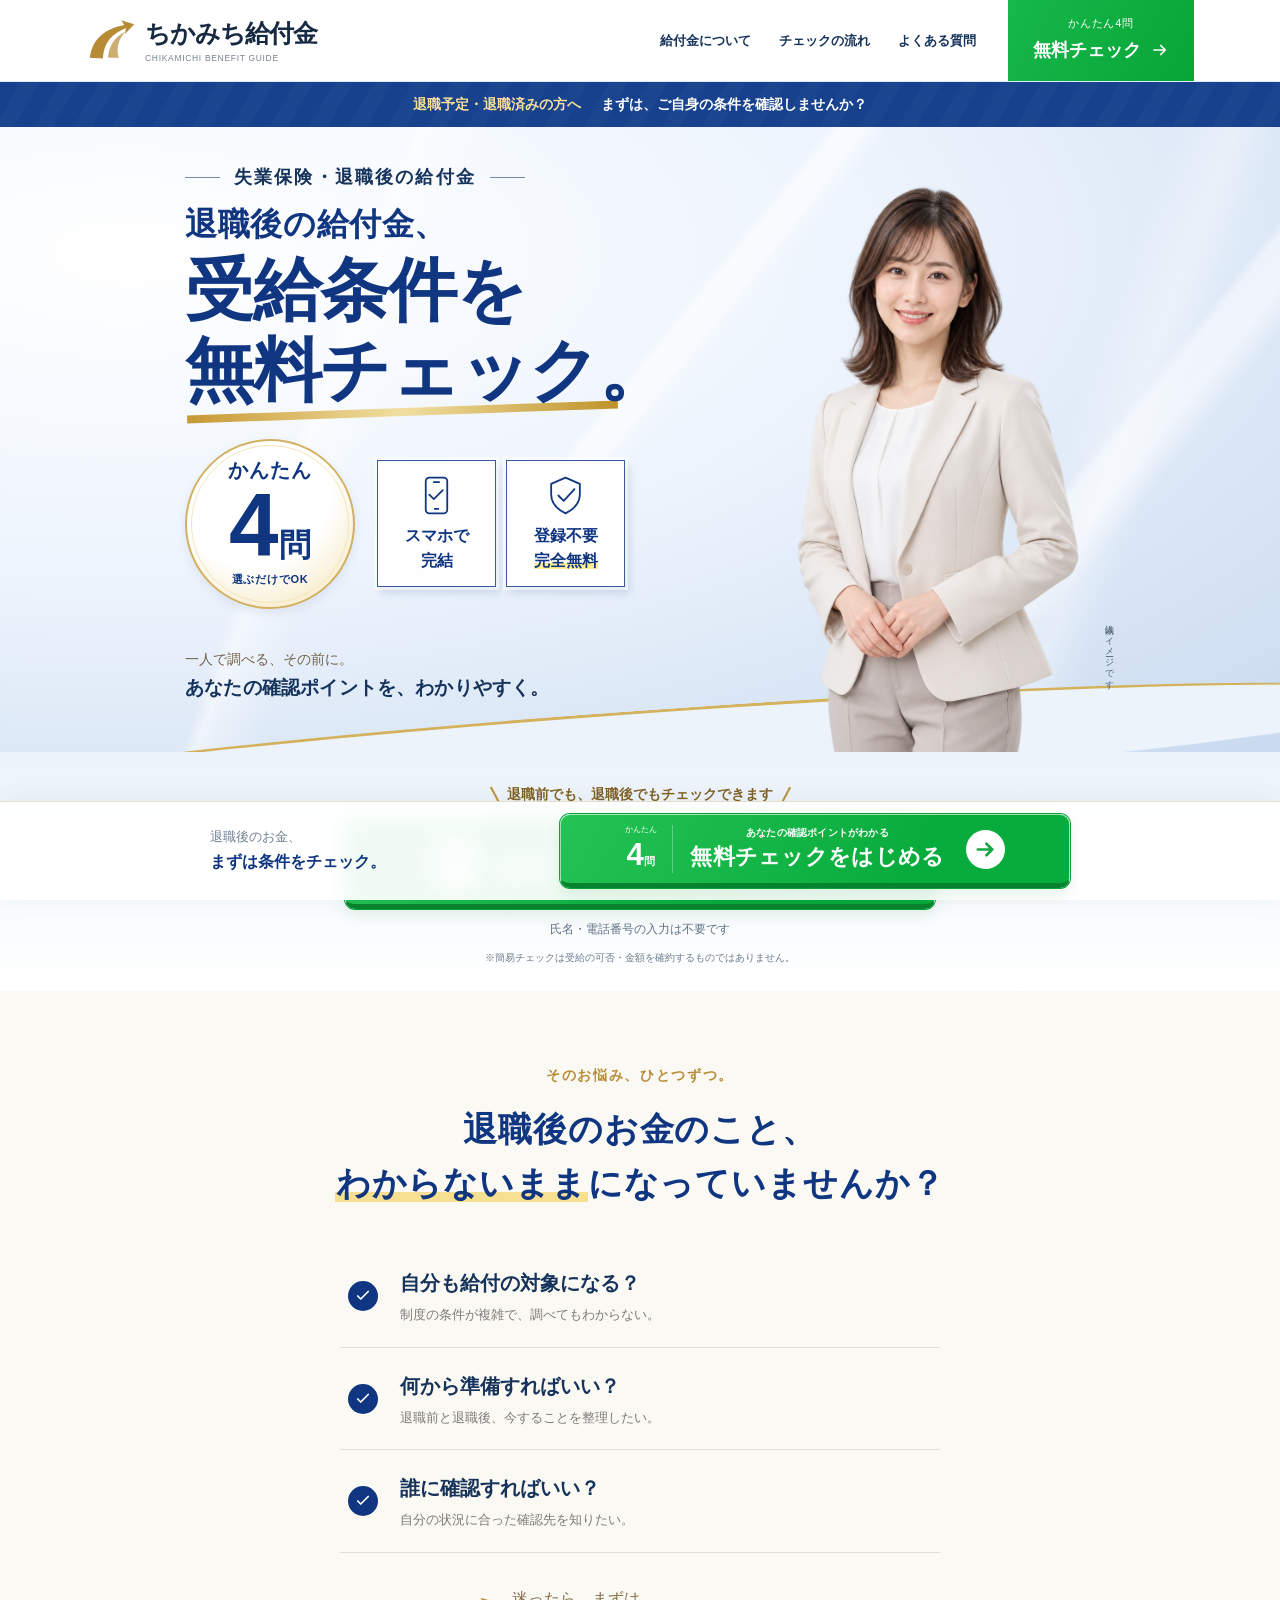
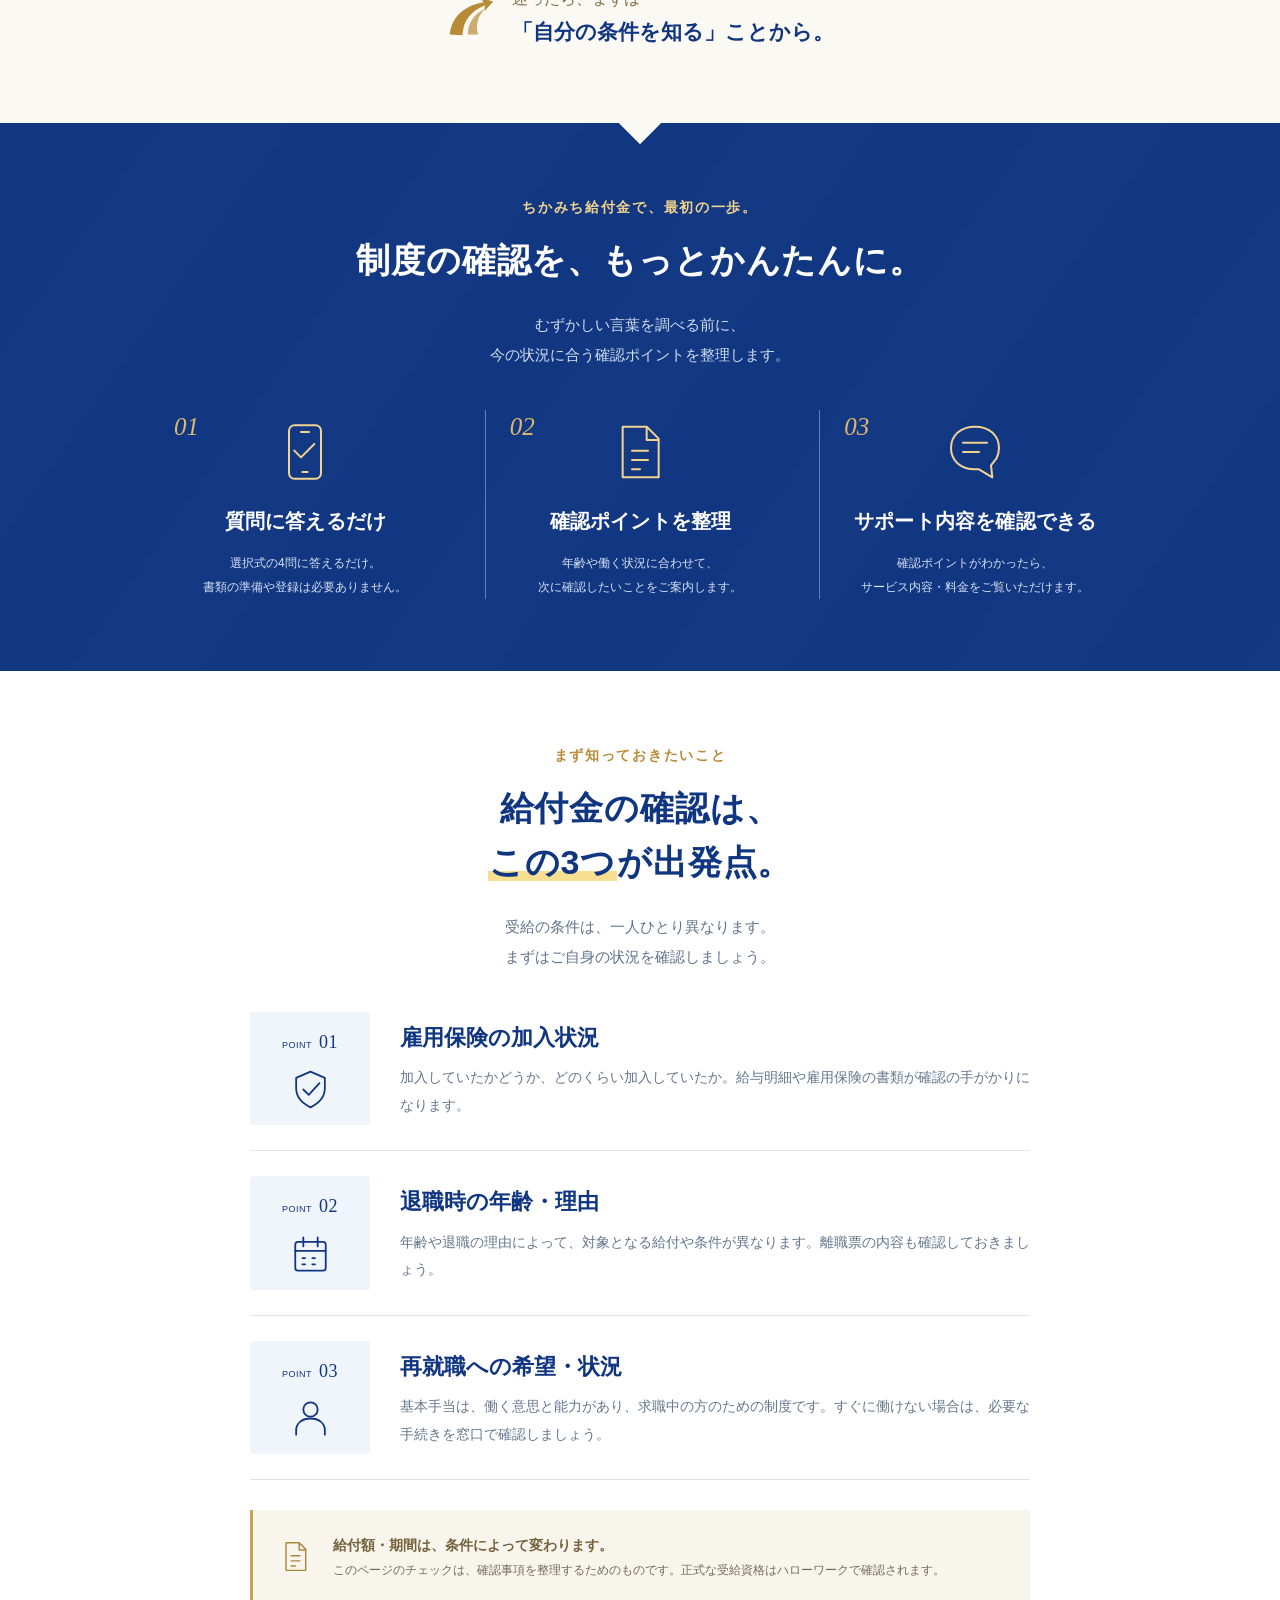
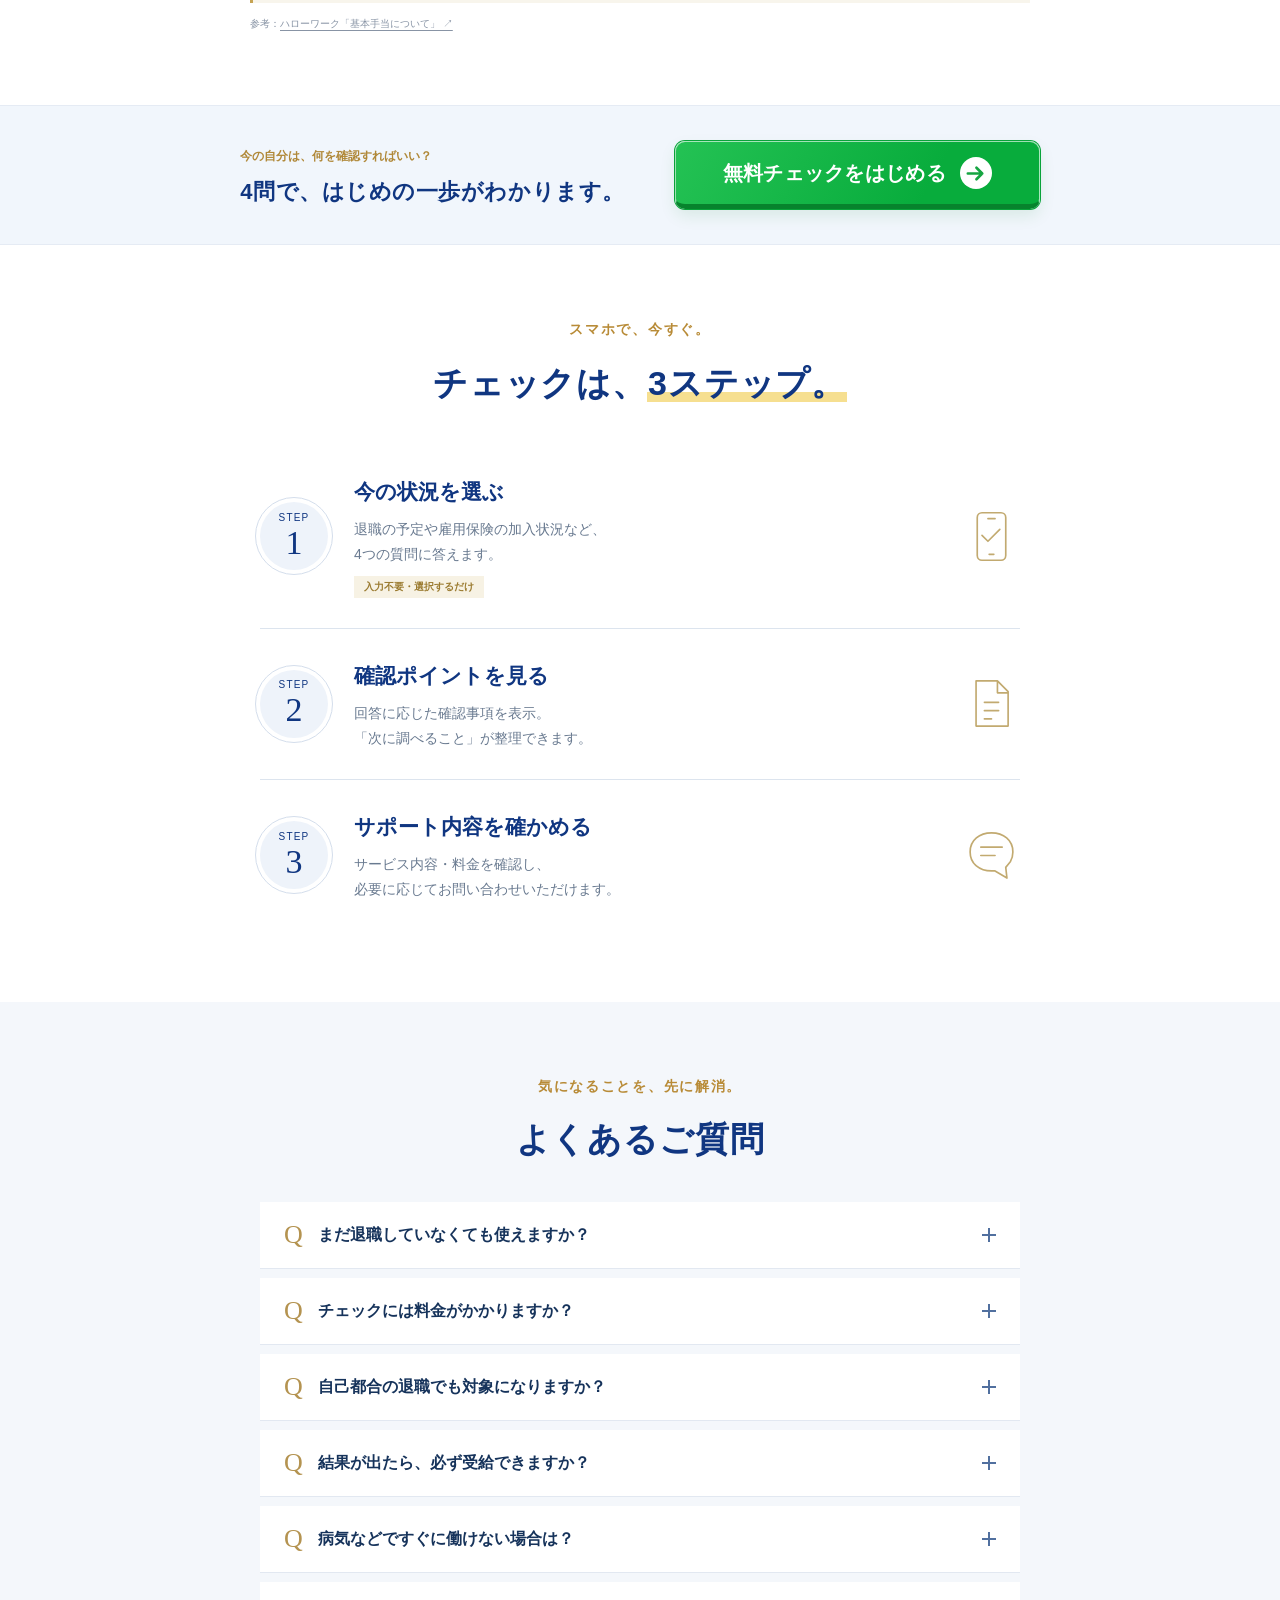
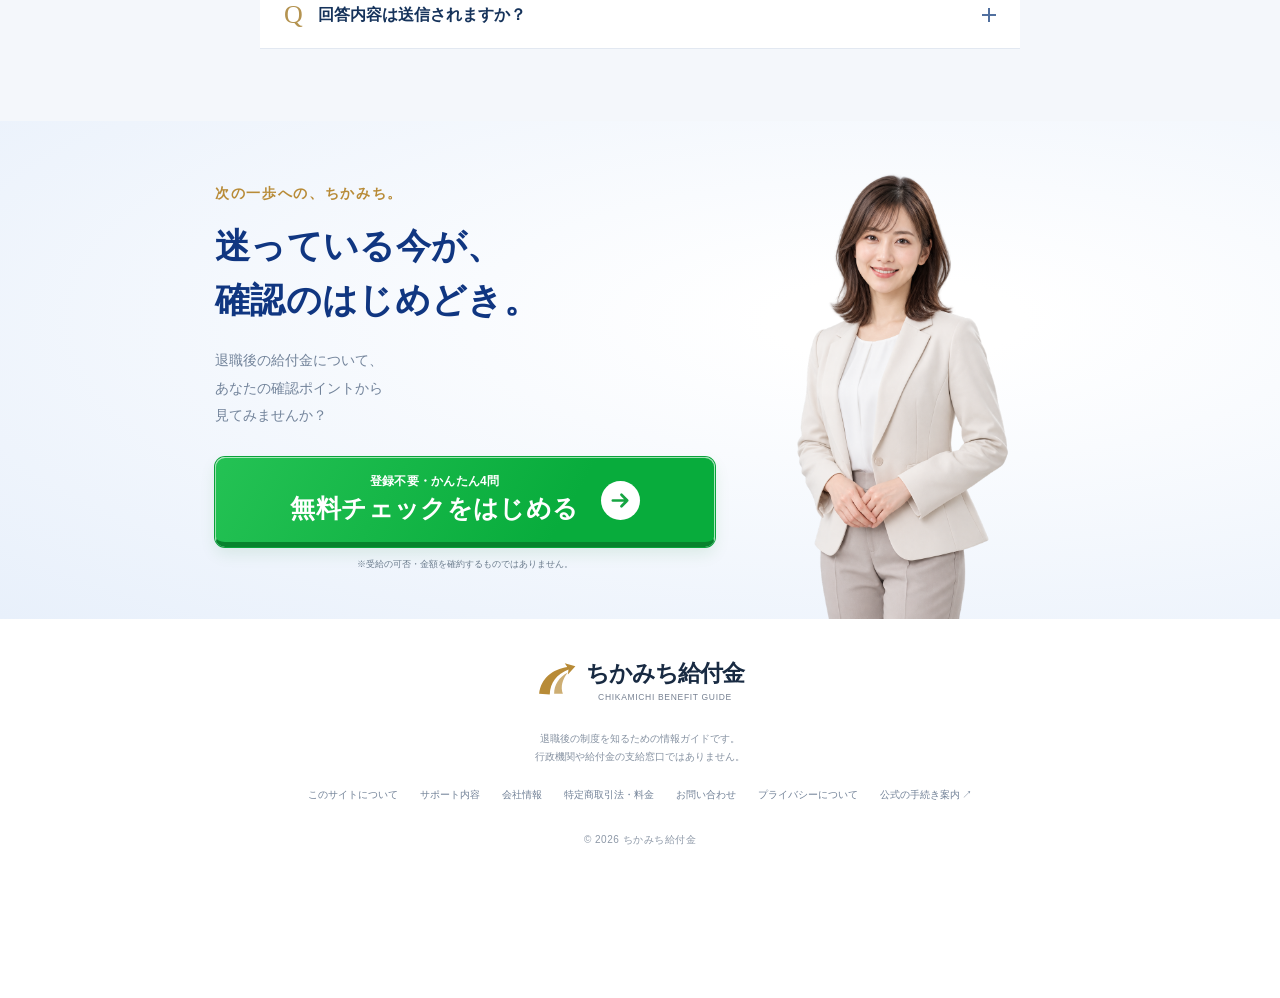
==== commit 4c0e59ec: "Mirror turn.loan support content and connect check results" ====
--- a/docs/index.html
+++ b/docs/index.html
@@ -94,7 +94,7 @@
       <div class="service-grid">
         <article><span class="service-number">01</span><svg class="service-icon"><use href="#i-phone"/></svg><h3>質問に答えるだけ</h3><p>選択式の4問に答えるだけ。<br>書類の準備や登録は必要ありません。</p></article>
         <article><span class="service-number">02</span><svg class="service-icon"><use href="#i-document"/></svg><h3>確認ポイントを整理</h3><p>年齢や働く状況に合わせて、<br>次に確認したいことをご案内します。</p></article>
-        <article><span class="service-number">03</span><svg class="service-icon"><use href="#i-chat"/></svg><h3>公式の案内につながる</h3><p>確認ポイントがわかったら、<br>ハローワークの公式情報へ進めます。</p></article>
+        <article><span class="service-number">03</span><svg class="service-icon"><use href="#i-chat"/></svg><h3>サポート内容を確認できる</h3><p>確認ポイントがわかったら、<br>サービス内容・料金をご覧いただけます。</p></article>
       </div>
     </div>
   </section>
@@ -126,7 +126,7 @@
       <ol class="flow-list">
         <li><span class="step-index"><small>STEP</small><b>1</b></span><div><h3>今の状況を選ぶ</h3><p>退職の予定や雇用保険の加入状況など、<br>4つの質問に答えます。</p><span class="mini-tag">入力不要・選択するだけ</span></div><svg class="pictogram"><use href="#i-phone"/></svg></li>
         <li><span class="step-index"><small>STEP</small><b>2</b></span><div><h3>確認ポイントを見る</h3><p>回答に応じた確認事項を表示。<br>「次に調べること」が整理できます。</p></div><svg class="pictogram"><use href="#i-document"/></svg></li>
-        <li><span class="step-index"><small>STEP</small><b>3</b></span><div><h3>公式の案内で確かめる</h3><p>公式情報を読み、必要に応じて<br>管轄のハローワークにご相談ください。</p></div><svg class="pictogram"><use href="#i-chat"/></svg></li>
+        <li><span class="step-index"><small>STEP</small><b>3</b></span><div><h3>サポート内容を確かめる</h3><p>サービス内容・料金を確認し、<br>必要に応じてお問い合わせいただけます。</p></div><svg class="pictogram"><use href="#i-chat"/></svg></li>
       </ol>
     </div>
   </section>
@@ -154,7 +154,7 @@
 <footer class="site-footer">
   <a href="#" class="brand footer-brand"><svg class="brand-mark" aria-hidden="true"><use href="#i-mark"/></svg><span><b>ちかみち給付金</b><small>CHIKAMICHI BENEFIT GUIDE</small></span></a>
   <p>退職後の制度を知るための情報ガイドです。<br>行政機関や給付金の支給窓口ではありません。</p>
-  <nav aria-label="フッター"><button data-info="about">このサイトについて</button><button data-info="privacy">プライバシーについて</button><a href="https://www.hellowork.mhlw.go.jp/insurance/insurance_procedure.html" target="_blank" rel="noopener noreferrer">公式の手続き案内 ↗</a></nav>
+  <nav aria-label="フッター"><button data-info="about">このサイトについて</button><a href="service/">サポート内容</a><a href="service/#profile">会社情報</a><a href="service/#commerce">特定商取引法・料金</a><a href="service/#contact">お問い合わせ</a><button data-info="privacy">プライバシーについて</button><a href="https://www.hellowork.mhlw.go.jp/insurance/insurance_procedure.html" target="_blank" rel="noopener noreferrer">公式の手続き案内 ↗</a></nav>
   <small>© 2026 ちかみち給付金</small>
 </footer>
 
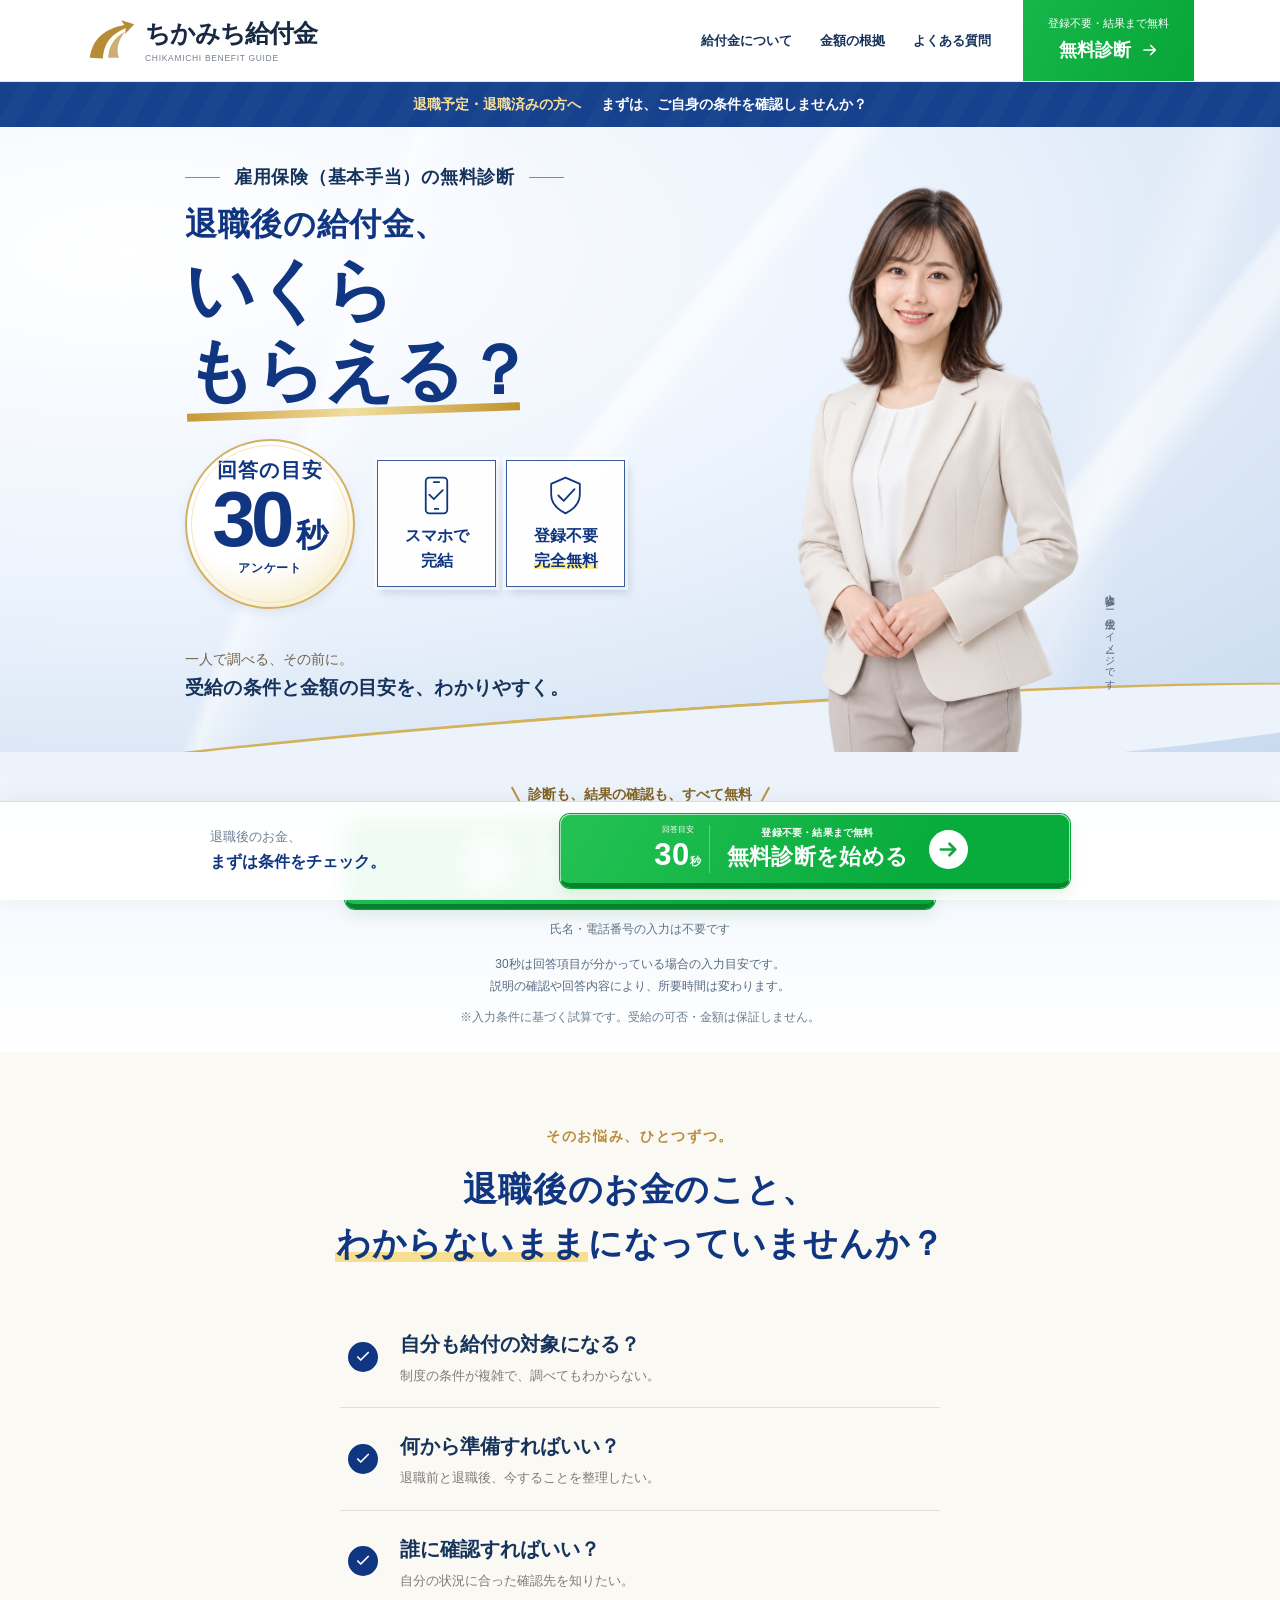
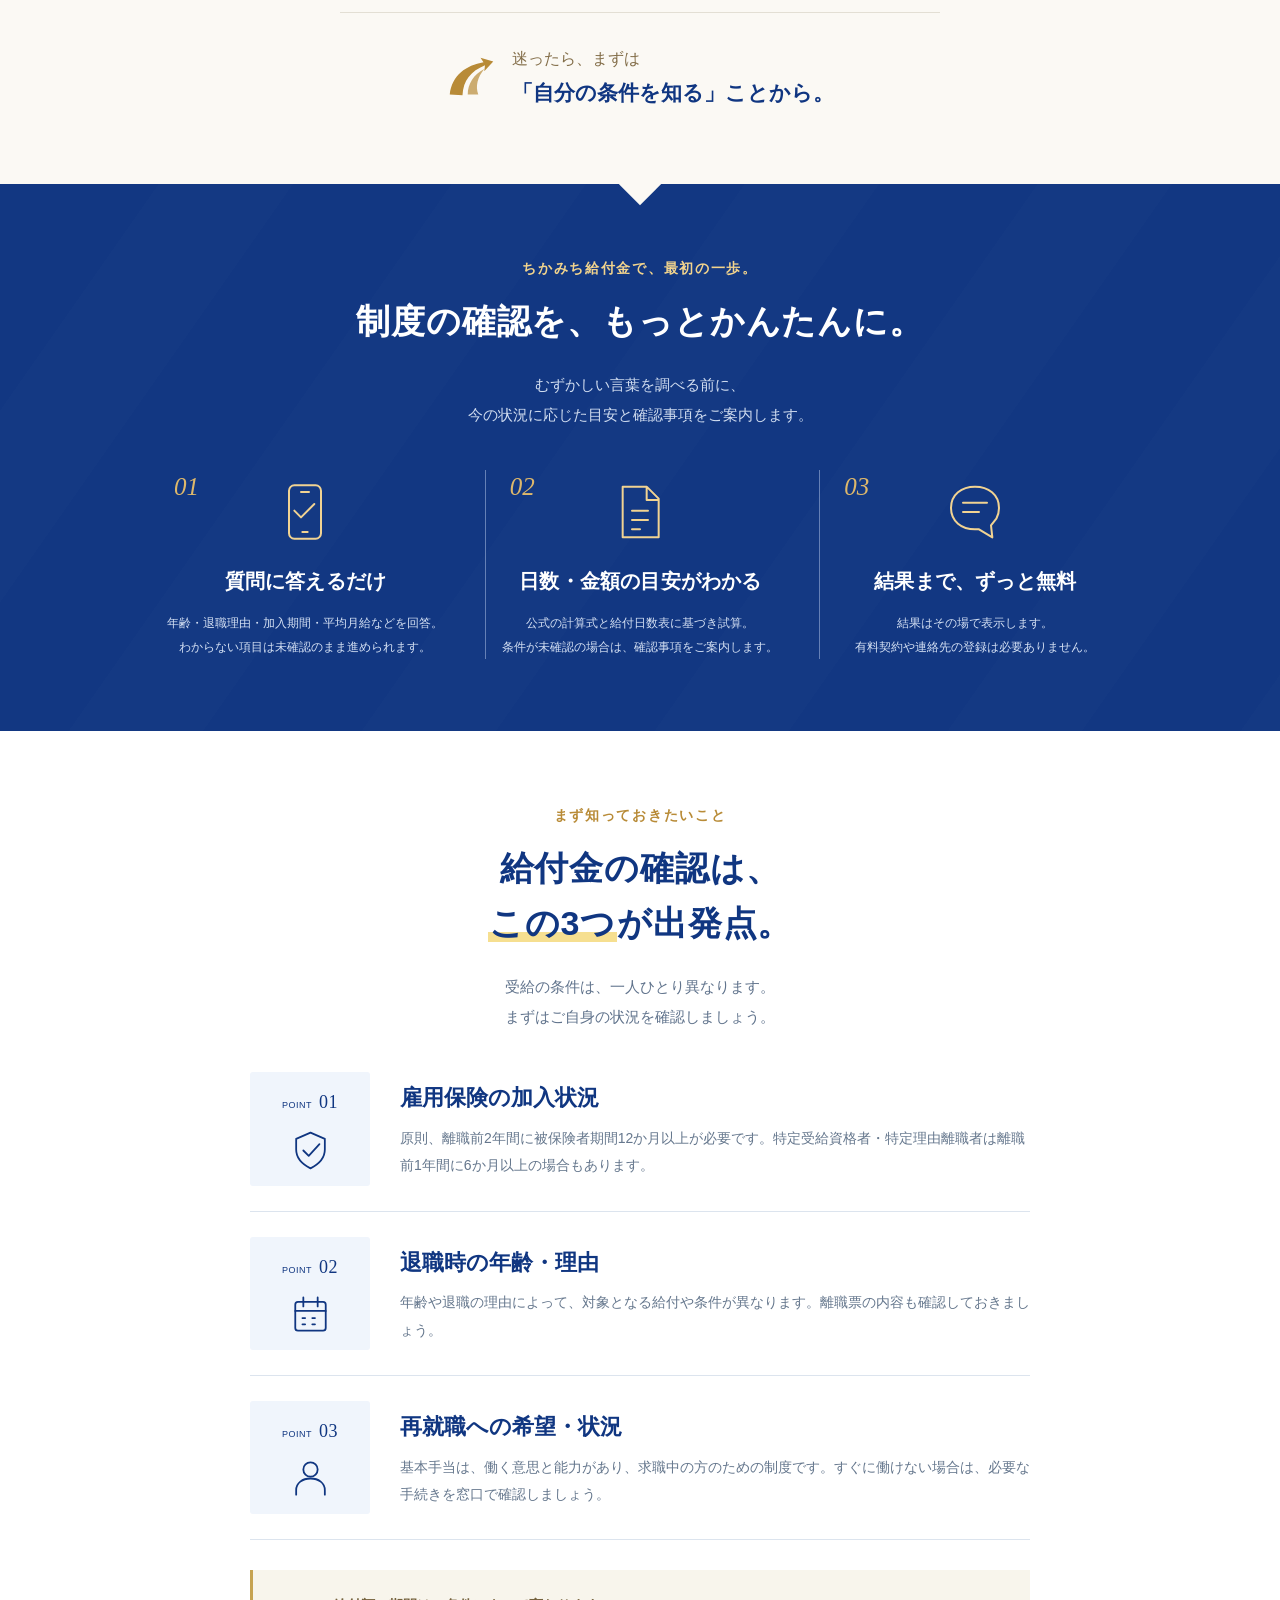
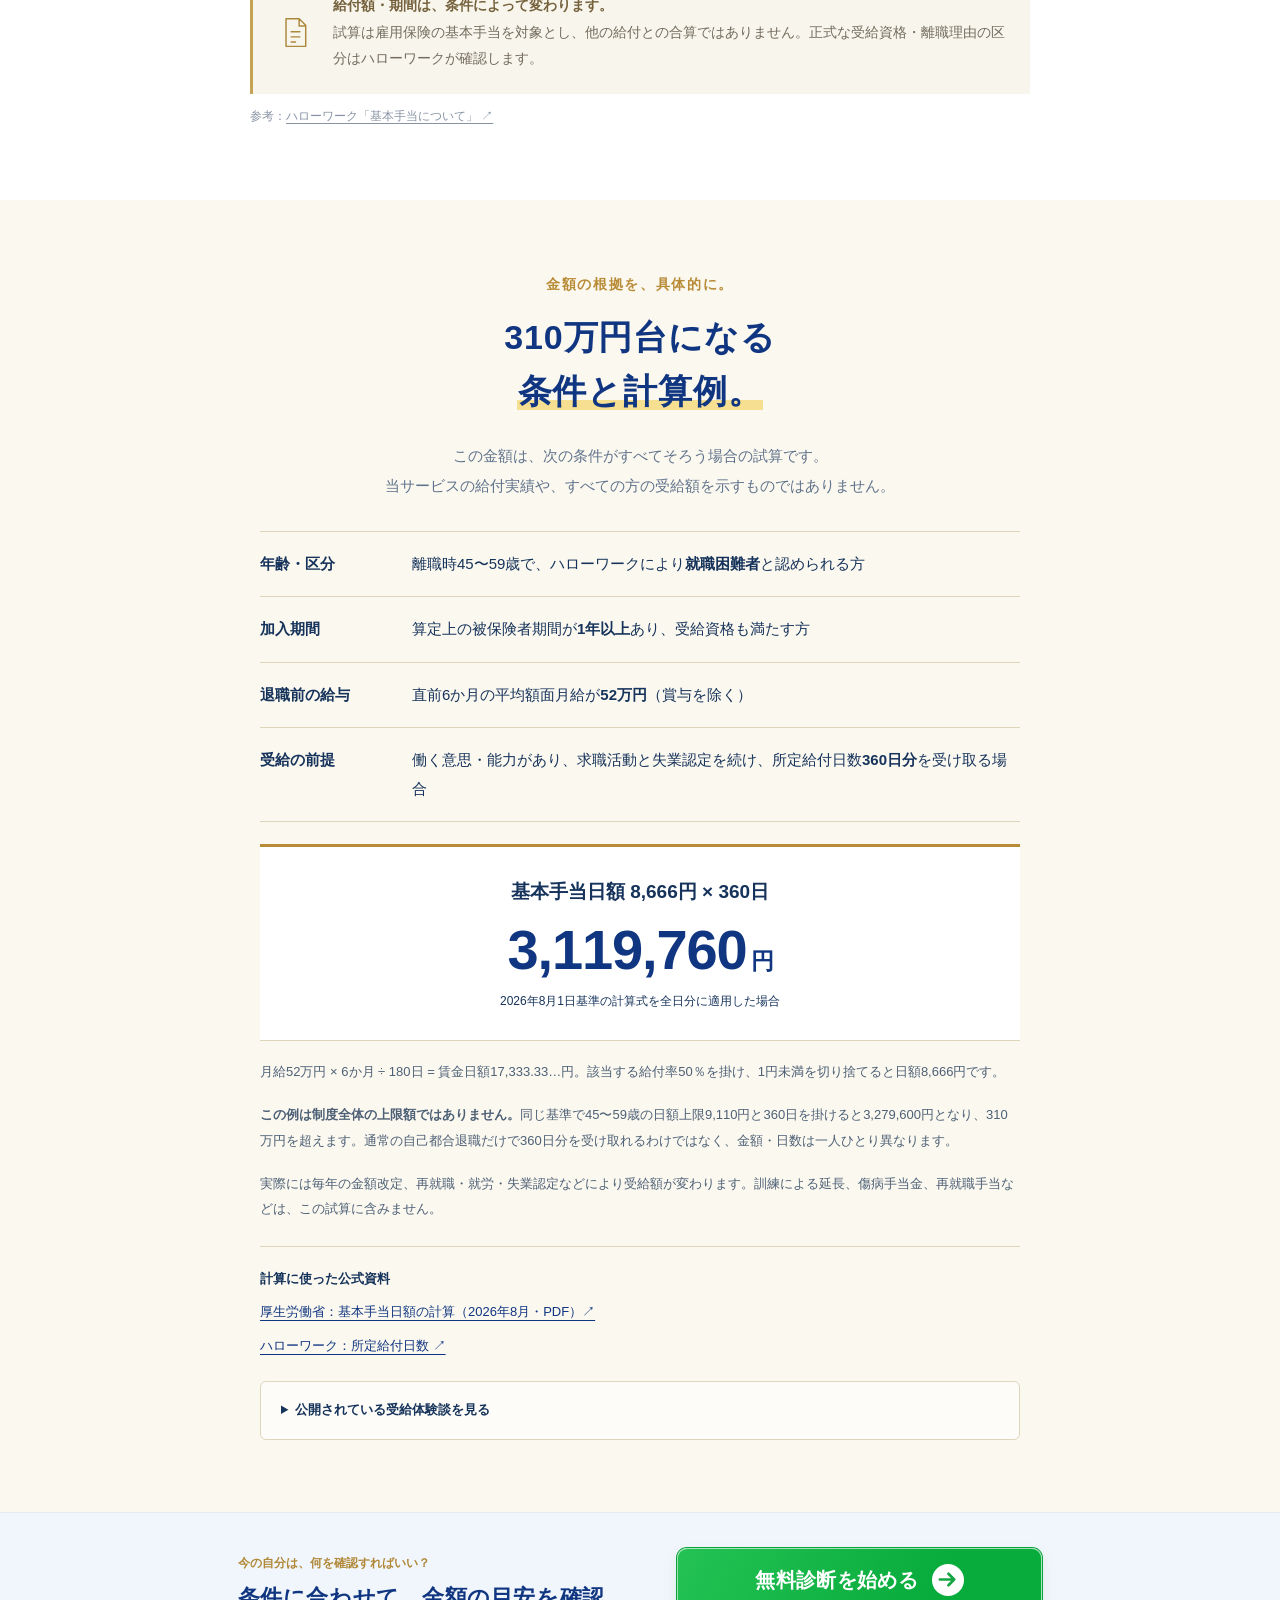
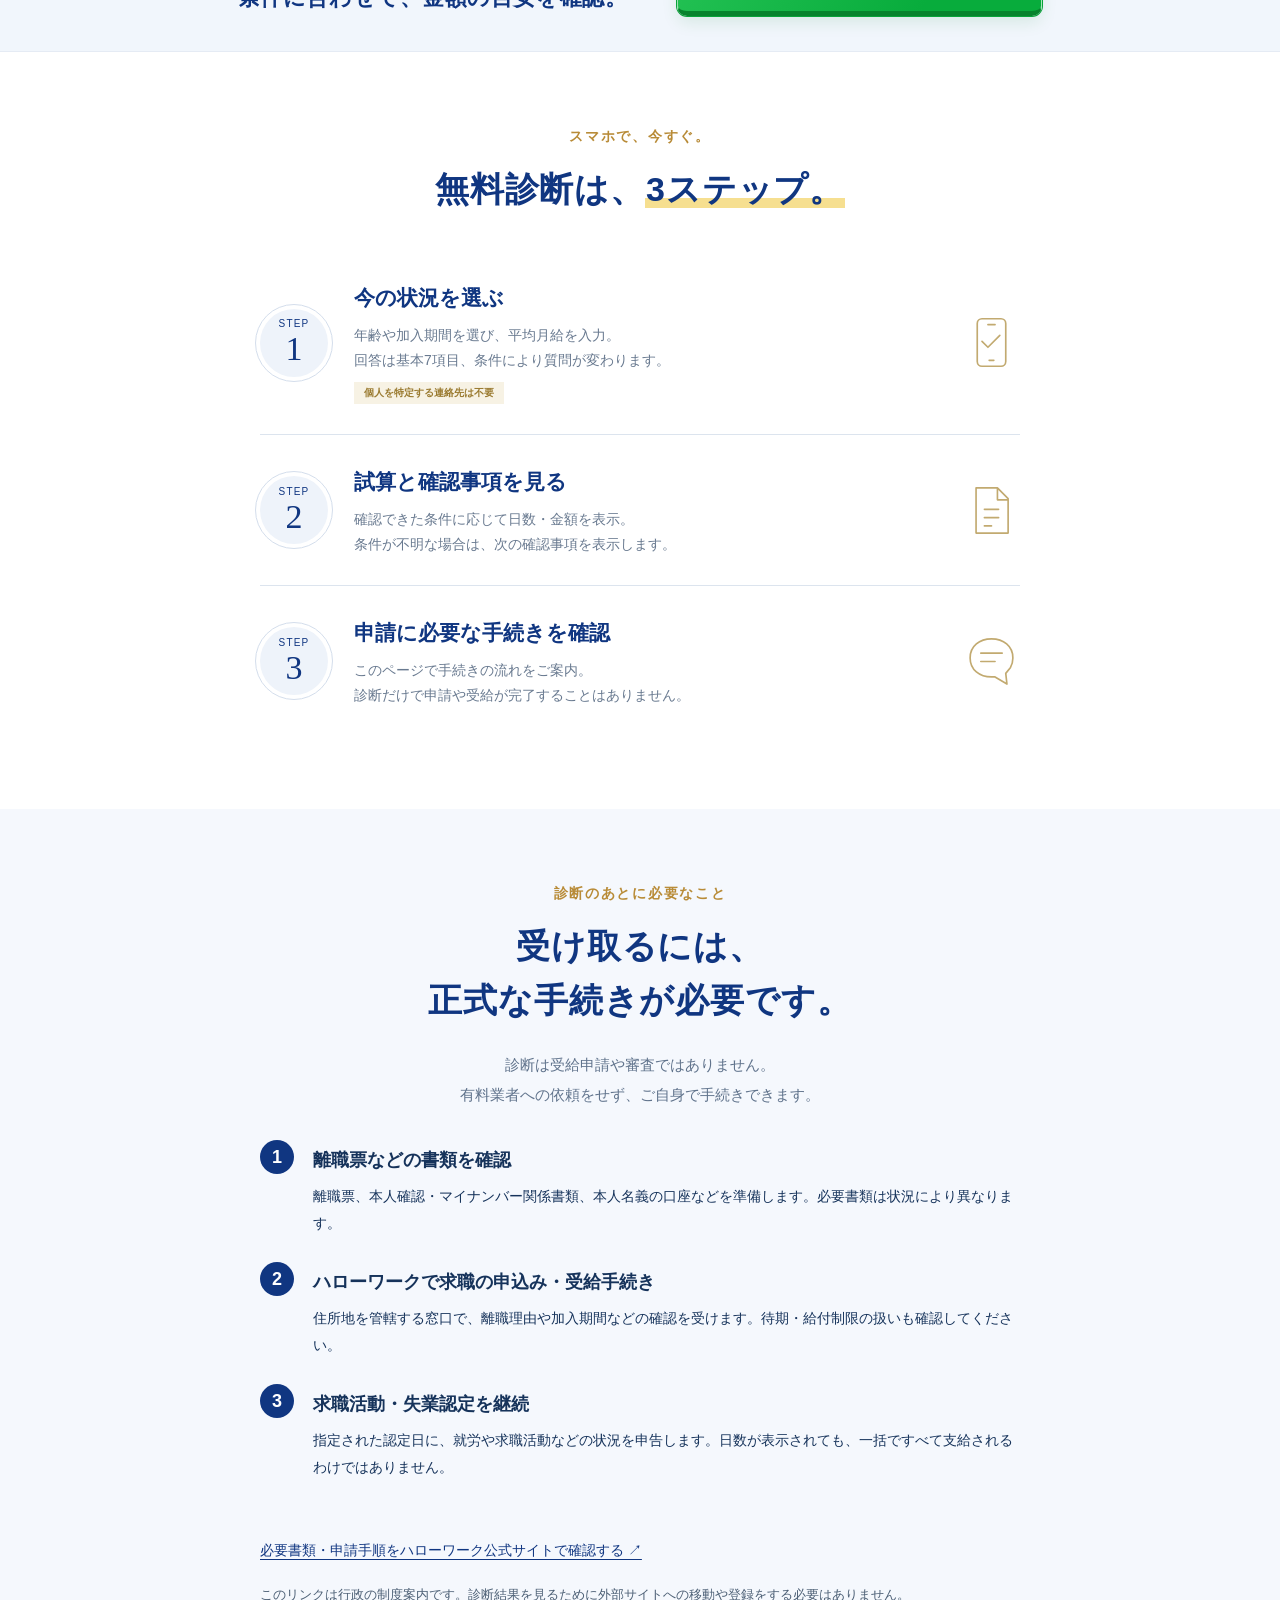
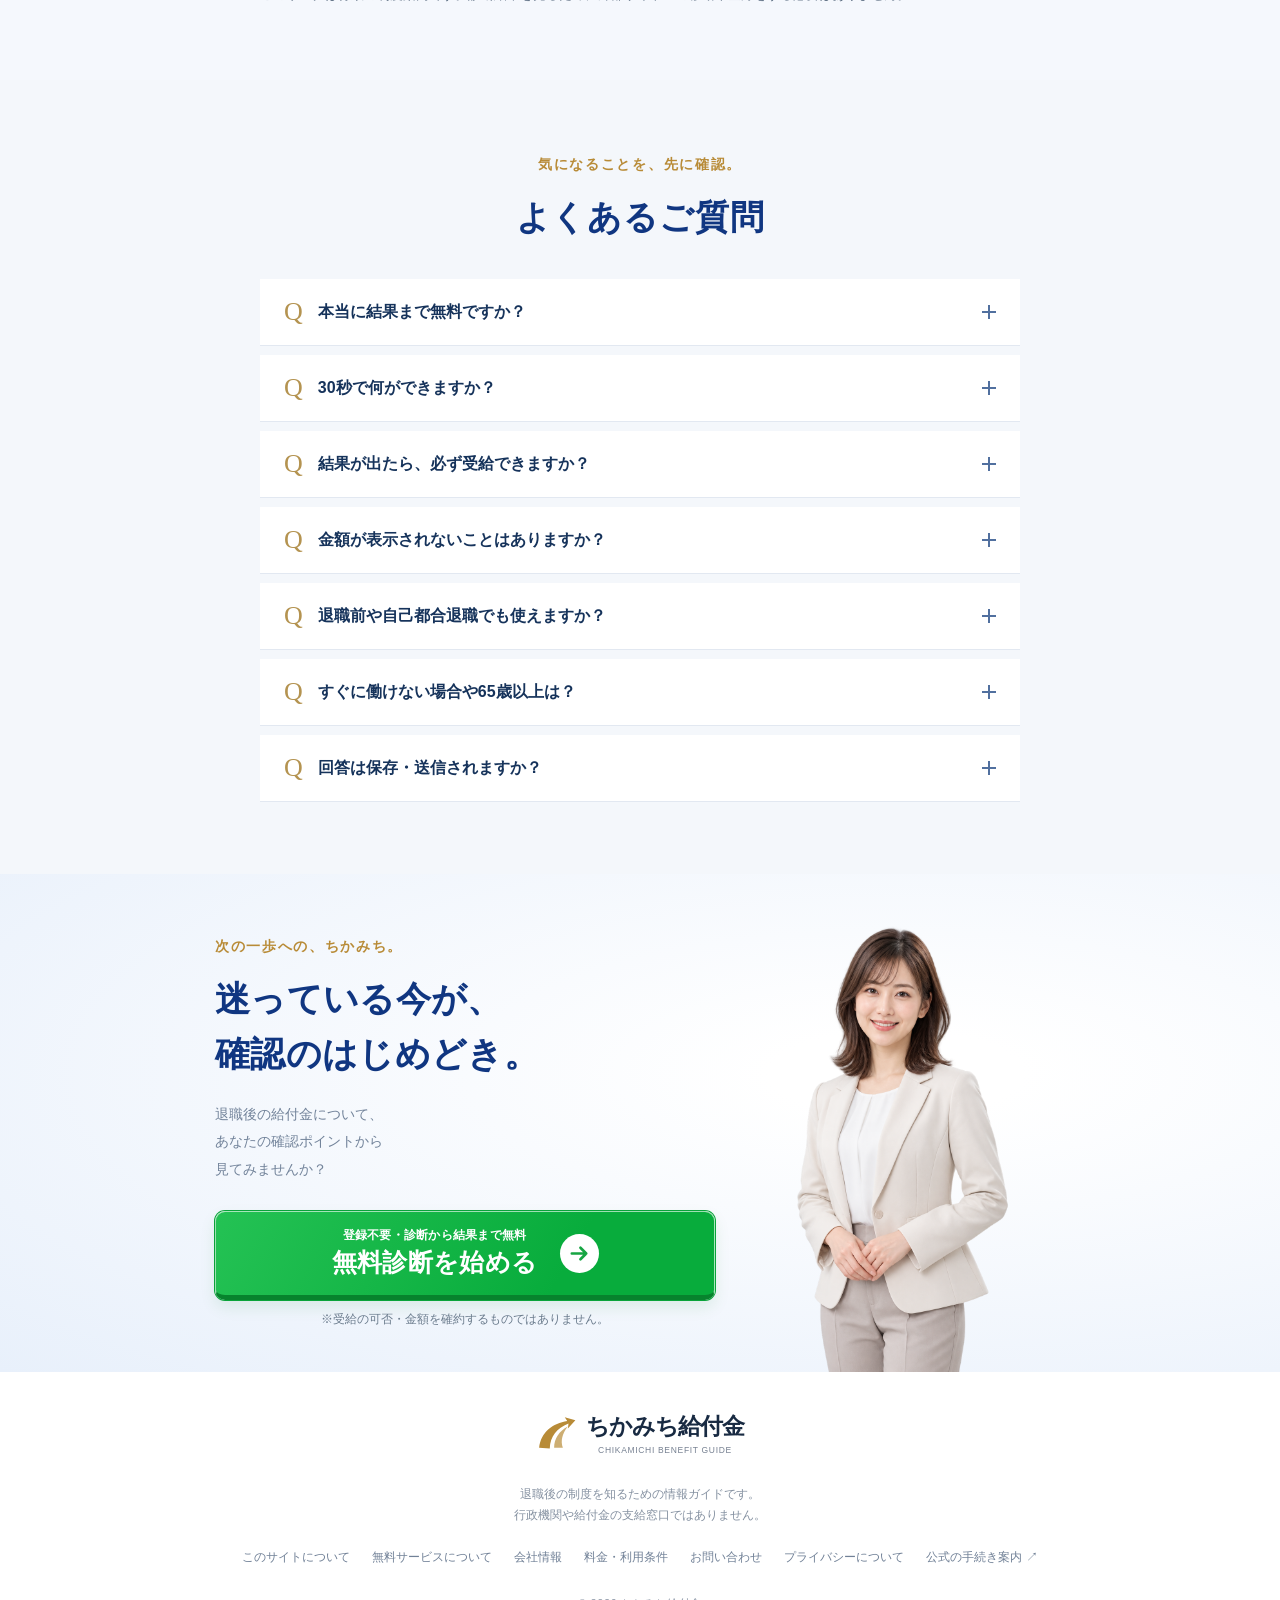
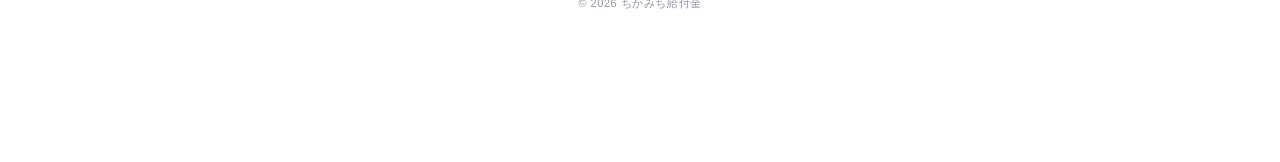
==== commit 6d45416d: "Add free in-page benefit estimates with official calculation sources" ====
--- a/docs/index.html
+++ b/docs/index.html
@@ -5,17 +5,17 @@
   <meta name="viewport" content="width=device-width, initial-scale=1, viewport-fit=cover">
   <meta name="theme-color" content="#113a8c">
   <meta name="robots" content="noindex, nofollow">
-  <title>ちかみち給付金｜退職後の給付金、受給条件を無料チェック</title>
-  <meta name="description" content="退職予定・退職済みの方へ。ちかみち給付金のかんたん4問チェックで、退職後の給付金に関する確認ポイントを整理。スマホで完結、登録不要、無料。">
-  <meta property="og:title" content="ちかみち給付金｜受給条件を無料チェック">
-  <meta property="og:description" content="退職後の給付金、まずはあなたの確認ポイントから。かんたん4問・登録不要・無料。">
-  <meta property="og:image" content="https://tnkkakuei3-design.github.io/chikamichi-kyufukin/assets/chikamichi-ad.png">
+  <title>ちかみち給付金｜雇用保険の給付額を無料診断</title>
+  <meta name="description" content="退職予定・退職済みの方へ。雇用保険の基本手当について、条件に応じた給付日数・金額の目安を無料診断。登録不要、結果まで無料。">
+  <meta property="og:title" content="ちかみち給付金｜給付金、いくらもらえる？">
+  <meta property="og:description" content="雇用保険の基本手当の日数・金額の目安を確認。診断から結果表示まで無料。">
+  <meta property="og:image" content="https://tnkkakuei3-design.github.io/chikamichi-kyufukin/assets/advisor.png">
   <meta property="og:type" content="website">
   <meta property="og:locale" content="ja_JP">
   <link rel="icon" type="image/svg+xml" href="assets/favicon.svg">
   <link rel="stylesheet" href="styles.css">
   <link rel="preload" as="image" href="assets/advisor.png">
-  <script src="config.js" defer></script>
+  <script src="benefits.js" defer></script>
   <script src="app.js" defer></script>
 </head>
 <body>
@@ -39,38 +39,38 @@
       <svg class="brand-mark" aria-hidden="true"><use href="#i-mark"/></svg>
       <span><b>ちかみち給付金</b><small>CHIKAMICHI BENEFIT GUIDE</small></span>
     </a>
-    <nav class="header-nav" aria-label="メインメニュー"><a href="#guide">給付金について</a><a href="#flow">チェックの流れ</a><a href="#faq">よくある質問</a></nav>
-    <button class="header-cta" data-start><span>かんたん4問</span><b>無料チェック<svg class="icon"><use href="#i-arrow"/></svg></b></button>
+    <nav class="header-nav" aria-label="メインメニュー"><a href="#guide">給付金について</a><a href="#basis">金額の根拠</a><a href="#faq">よくある質問</a></nav>
+    <button class="header-cta" data-start><span>登録不要・結果まで無料</span><b>無料診断<svg class="icon"><use href="#i-arrow"/></svg></b></button>
   </div>
 </header>
 
-<main id="main">
+<main id="main"><noscript><div class="noscript-note">診断にはJavaScriptを有効にしてください。制度・条件・計算例はこのページでご覧いただけます。</div></noscript>
   <div class="notice"><span>退職予定・退職済みの方へ</span><b>まずは、ご自身の条件を確認しませんか？</b></div>
   <section class="hero" aria-labelledby="hero-title">
     <div class="hero-shine" aria-hidden="true"></div>
     <div class="hero-inner">
       <div class="hero-heading">
-        <p class="hero-eyebrow"><span></span>失業保険・退職後の給付金<span></span></p>
-        <h1 id="hero-title"><span class="hero-topline">退職後の給付金、</span><strong>受給条件を</strong><strong class="gold-underline">無料チェック<span class="period">。</span></strong></h1>
+        <p class="hero-eyebrow"><span></span>雇用保険（基本手当）の無料診断<span></span></p>
+        <h1 id="hero-title"><span class="hero-topline">退職後の給付金、</span><strong>いくら</strong><strong class="gold-underline">もらえる？</strong></h1>
       </div>
       <div class="hero-benefits">
-        <div class="question-medal"><span>かんたん</span><div><b>4</b><strong>問</strong></div><small>選ぶだけでOK</small></div>
+        <div class="question-medal"><span>回答の目安</span><div><b>30</b><strong>秒</strong></div><small>アンケート</small></div>
         <div class="hero-tiles">
           <div><svg class="pictogram"><use href="#i-phone"/></svg><b>スマホで<br>完結</b></div>
           <div><svg class="pictogram"><use href="#i-shield"/></svg><b>登録不要<br><em>完全無料</em></b></div>
         </div>
       </div>
       <img class="hero-person" src="assets/advisor.png" width="1024" height="1536" alt="白いジャケット姿で微笑む女性のイメージ" fetchpriority="high">
-      <span class="model-note">人物はイメージです</span>
-      <div class="hero-caption"><span>一人で調べる、その前に。</span><b>あなたの確認ポイントを、わかりやすく。</b></div>
-    </div>
-  </section>
-
-  <section class="hero-action" aria-label="無料チェックを始める">
-    <div class="cta-label"><span></span>退職前でも、退職後でもチェックできます<span></span></div>
-    <button class="cta-button" data-start><span class="cta-bubble">無料</span><span><small>かんたん4問で確認ポイントがわかる</small><b>無料チェックをはじめる</b></span><span class="arrow-disc"><svg class="icon"><use href="#i-arrow"/></svg></span></button>
-    <p class="cta-note">氏名・電話番号の入力は不要です</p>
-    <p class="disclaimer">※簡易チェックは受給の可否・金額を確約するものではありません。</p>
+      <span class="model-note">人物はAI生成のイメージです</span>
+      <div class="hero-caption"><span>一人で調べる、その前に。</span><b>受給の条件と金額の目安を、わかりやすく。</b></div>
+    </div>
+  </section>
+
+  <section class="hero-action" aria-label="無料診断を始める">
+    <div class="cta-label"><span></span>診断も、結果の確認も、すべて無料<span></span></div>
+    <button class="cta-button" data-start><span class="cta-bubble">無料</span><span><small>雇用保険の給付日数・金額の目安を確認</small><b>無料診断を始める</b></span><span class="arrow-disc"><svg class="icon"><use href="#i-arrow"/></svg></span></button>
+    <p class="cta-note">氏名・電話番号の入力は不要です</p><p class="time-note">30秒は回答項目が分かっている場合の入力目安です。<br>説明の確認や回答内容により、所要時間は変わります。</p>
+    <p class="disclaimer">※入力条件に基づく試算です。受給の可否・金額は保証しません。</p>
   </section>
 
   <section class="concerns section-pad">
@@ -90,11 +90,11 @@
     <div class="section-inner">
       <p class="section-kicker light">ちかみち給付金で、最初の一歩。</p>
       <h2>制度の確認を、<br class="mobile-only">もっとかんたんに。</h2>
-      <p class="section-lead">むずかしい言葉を調べる前に、<br>今の状況に合う確認ポイントを整理します。</p>
+      <p class="section-lead">むずかしい言葉を調べる前に、<br>今の状況に応じた目安と確認事項をご案内します。</p>
       <div class="service-grid">
-        <article><span class="service-number">01</span><svg class="service-icon"><use href="#i-phone"/></svg><h3>質問に答えるだけ</h3><p>選択式の4問に答えるだけ。<br>書類の準備や登録は必要ありません。</p></article>
-        <article><span class="service-number">02</span><svg class="service-icon"><use href="#i-document"/></svg><h3>確認ポイントを整理</h3><p>年齢や働く状況に合わせて、<br>次に確認したいことをご案内します。</p></article>
-        <article><span class="service-number">03</span><svg class="service-icon"><use href="#i-chat"/></svg><h3>サポート内容を確認できる</h3><p>確認ポイントがわかったら、<br>サービス内容・料金をご覧いただけます。</p></article>
+        <article><span class="service-number">01</span><svg class="service-icon"><use href="#i-phone"/></svg><h3>質問に答えるだけ</h3><p>年齢・退職理由・加入期間・平均月給などを回答。<br>わからない項目は未確認のまま進められます。</p></article>
+        <article><span class="service-number">02</span><svg class="service-icon"><use href="#i-document"/></svg><h3>日数・金額の目安がわかる</h3><p>公式の計算式と給付日数表に基づき試算。<br>条件が未確認の場合は、確認事項をご案内します。</p></article>
+        <article><span class="service-number">03</span><svg class="service-icon"><use href="#i-chat"/></svg><h3>結果まで、ずっと無料</h3><p>結果はその場で表示します。<br>有料契約や連絡先の登録は必要ありません。</p></article>
       </div>
     </div>
   </section>
@@ -105,63 +105,95 @@
       <h2>給付金の確認は、<br><span class="marker">この3つ</span>が出発点。</h2>
       <p class="section-lead">受給の条件は、一人ひとり異なります。<br>まずはご自身の状況を確認しましょう。</p>
       <div class="guide-list">
-        <article class="guide-item"><div class="guide-visual"><span>POINT <b>01</b></span><svg class="pictogram"><use href="#i-shield"/></svg></div><div><h3>雇用保険の加入状況</h3><p>加入していたかどうか、どのくらい加入していたか。給与明細や雇用保険の書類が確認の手がかりになります。</p></div></article>
+        <article class="guide-item"><div class="guide-visual"><span>POINT <b>01</b></span><svg class="pictogram"><use href="#i-shield"/></svg></div><div><h3>雇用保険の加入状況</h3><p>原則、離職前2年間に被保険者期間12か月以上が必要です。特定受給資格者・特定理由離職者は離職前1年間に6か月以上の場合もあります。</p></div></article>
         <article class="guide-item"><div class="guide-visual"><span>POINT <b>02</b></span><svg class="pictogram"><use href="#i-calendar"/></svg></div><div><h3>退職時の年齢・理由</h3><p>年齢や退職の理由によって、対象となる給付や条件が異なります。離職票の内容も確認しておきましょう。</p></div></article>
         <article class="guide-item"><div class="guide-visual"><span>POINT <b>03</b></span><svg class="pictogram"><use href="#i-person"/></svg></div><div><h3>再就職への希望・状況</h3><p>基本手当は、働く意思と能力があり、求職中の方のための制度です。すぐに働けない場合は、必要な手続きを窓口で確認しましょう。</p></div></article>
       </div>
-      <div class="guide-note"><svg class="pictogram"><use href="#i-document"/></svg><p><b>給付額・期間は、条件によって変わります。</b><br>このページのチェックは、確認事項を整理するためのものです。正式な受給資格はハローワークで確認されます。</p></div>
+      <div class="guide-note"><svg class="pictogram"><use href="#i-document"/></svg><p><b>給付額・期間は、条件によって変わります。</b><br>試算は雇用保険の基本手当を対象とし、他の給付との合算ではありません。正式な受給資格・離職理由の区分はハローワークが確認します。</p></div>
       <p class="source-line">参考：<a href="https://www.hellowork.mhlw.go.jp/insurance/insurance_basicbenefit.html" target="_blank" rel="noopener noreferrer">ハローワーク「基本手当について」<span aria-hidden="true"> ↗</span></a></p>
     </div>
   </section>
 
+
+  <section class="basis section-pad" id="basis">
+    <div class="narrow">
+      <p class="section-kicker">金額の根拠を、具体的に。</p>
+      <h2>310万円台になる<br><span class="marker">条件と計算例。</span></h2>
+      <p class="section-lead">この金額は、次の条件がすべてそろう場合の試算です。<br>当サービスの給付実績や、すべての方の受給額を示すものではありません。</p>
+      <dl class="basis-conditions">
+        <div><dt>年齢・区分</dt><dd>離職時45〜59歳で、ハローワークにより<strong>就職困難者</strong>と認められる方</dd></div>
+        <div><dt>加入期間</dt><dd>算定上の被保険者期間が<strong>1年以上</strong>あり、受給資格も満たす方</dd></div>
+        <div><dt>退職前の給与</dt><dd>直前6か月の平均額面月給が<strong>52万円</strong>（賞与を除く）</dd></div>
+        <div><dt>受給の前提</dt><dd>働く意思・能力があり、求職活動と失業認定を続け、所定給付日数<strong>360日分</strong>を受け取る場合</dd></div>
+      </dl>
+      <div class="calculation"><p>基本手当日額 8,666円 × 360日</p><strong>3,119,760<span>円</span></strong><small>2026年8月1日基準の計算式を全日分に適用した場合</small></div>
+      <p class="basis-note">月給52万円 × 6か月 ÷ 180日 = 賃金日額17,333.33…円。該当する給付率50％を掛け、1円未満を切り捨てると日額8,666円です。</p>
+      <p class="basis-note"><strong>この例は制度全体の上限額ではありません。</strong>同じ基準で45〜59歳の日額上限9,110円と360日を掛けると3,279,600円となり、310万円を超えます。通常の自己都合退職だけで360日分を受け取れるわけではなく、金額・日数は一人ひとり異なります。</p>
+      <p class="basis-note">実際には毎年の金額改定、再就職・就労・失業認定などにより受給額が変わります。訓練による延長、傷病手当金、再就職手当などは、この試算に含みません。</p>
+      <div class="source-links"><span>計算に使った公式資料</span><a href="https://www.mhlw.go.jp/content/001726934.pdf" target="_blank" rel="noopener noreferrer">厚生労働省：基本手当日額の計算（2026年8月・PDF）↗</a><a href="https://www.hellowork.mhlw.go.jp/insurance/insurance_benefitdays.html" target="_blank" rel="noopener noreferrer">ハローワーク：所定給付日数 ↗</a></div>
+      <details class="public-examples"><summary>公開されている受給体験談を見る</summary><p>制度の利用例として紹介する第三者の公開情報です。当サービスの実績や310万円の根拠ではなく、内容・画像の真正性を独立に確認したものでもありません。</p><ul><li><a href="https://note.com/tv_po/n/na77741f1adc4" target="_blank" rel="noopener noreferrer">元テレビ屋の主婦。さんの体験談 ↗</a><br>20日分・113,920円との記載と入金画像が公開されています。</li><li><a href="https://escapefreedom52.blog/unemployment-benefits-record/" target="_blank" rel="noopener noreferrer">「52歳の選択」の受給記録 ↗</a><br>213日分・累計1,549,362円との記載。職業訓練中を含む本人作成の表です。</li><li><a href="https://ameblo.jp/non-mam-nasu/entry-12977627251.html" target="_blank" rel="noopener noreferrer">「のんブログ」の受給体験談 ↗</a><br>300日分・1,929,867円との記載。この記事に明細画像はありません。</li></ul><p>各例の条件は異なります。有料サポートを利用したかどうかも、これらの記載だけでは断定できません。</p></details>
+    </div>
+  </section>
+
   <section class="mid-cta">
-    <div><span>今の自分は、何を確認すればいい？</span><h2>4問で、<br class="mobile-only">はじめの一歩がわかります。</h2></div>
-    <button class="cta-button compact" data-start><b>無料チェックをはじめる</b><span class="arrow-disc"><svg class="icon"><use href="#i-arrow"/></svg></span></button>
+    <div><span>今の自分は、何を確認すればいい？</span><h2>条件に合わせて、<br class="mobile-only">金額の目安を確認。</h2></div>
+    <button class="cta-button compact" data-start><b>無料診断を始める</b><span class="arrow-disc"><svg class="icon"><use href="#i-arrow"/></svg></span></button>
   </section>
 
   <section class="flow section-pad" id="flow">
     <div class="narrow">
       <p class="section-kicker">スマホで、今すぐ。</p>
-      <h2>チェックは、<span class="marker">3ステップ。</span></h2>
+      <h2>無料診断は、<span class="marker">3ステップ。</span></h2>
       <ol class="flow-list">
-        <li><span class="step-index"><small>STEP</small><b>1</b></span><div><h3>今の状況を選ぶ</h3><p>退職の予定や雇用保険の加入状況など、<br>4つの質問に答えます。</p><span class="mini-tag">入力不要・選択するだけ</span></div><svg class="pictogram"><use href="#i-phone"/></svg></li>
-        <li><span class="step-index"><small>STEP</small><b>2</b></span><div><h3>確認ポイントを見る</h3><p>回答に応じた確認事項を表示。<br>「次に調べること」が整理できます。</p></div><svg class="pictogram"><use href="#i-document"/></svg></li>
-        <li><span class="step-index"><small>STEP</small><b>3</b></span><div><h3>サポート内容を確かめる</h3><p>サービス内容・料金を確認し、<br>必要に応じてお問い合わせいただけます。</p></div><svg class="pictogram"><use href="#i-chat"/></svg></li>
+        <li><span class="step-index"><small>STEP</small><b>1</b></span><div><h3>今の状況を選ぶ</h3><p>年齢や加入期間を選び、平均月給を入力。<br>回答は基本7項目、条件により質問が変わります。</p><span class="mini-tag">個人を特定する連絡先は不要</span></div><svg class="pictogram"><use href="#i-phone"/></svg></li>
+        <li><span class="step-index"><small>STEP</small><b>2</b></span><div><h3>試算と確認事項を見る</h3><p>確認できた条件に応じて日数・金額を表示。<br>条件が不明な場合は、次の確認事項を表示します。</p></div><svg class="pictogram"><use href="#i-document"/></svg></li>
+        <li><span class="step-index"><small>STEP</small><b>3</b></span><div><h3>申請に必要な手続きを確認</h3><p>このページで手続きの流れをご案内。<br>診断だけで申請や受給が完了することはありません。</p></div><svg class="pictogram"><use href="#i-chat"/></svg></li>
       </ol>
     </div>
   </section>
 
+
+  <section class="procedure section-pad" id="procedure">
+    <div class="narrow">
+      <p class="section-kicker">診断のあとに必要なこと</p>
+      <h2 tabindex="-1">受け取るには、<br>正式な手続きが必要です。</h2>
+      <p class="section-lead">診断は受給申請や審査ではありません。<br>有料業者への依頼をせず、ご自身で手続きできます。</p>
+      <ol class="procedure-list"><li><b>離職票などの書類を確認</b><p>離職票、本人確認・マイナンバー関係書類、本人名義の口座などを準備します。必要書類は状況により異なります。</p></li><li><b>ハローワークで求職の申込み・受給手続き</b><p>住所地を管轄する窓口で、離職理由や加入期間などの確認を受けます。待期・給付制限の扱いも確認してください。</p></li><li><b>求職活動・失業認定を継続</b><p>指定された認定日に、就労や求職活動などの状況を申告します。日数が表示されても、一括ですべて支給されるわけではありません。</p></li></ol>
+      <a class="official-text-link" href="https://www.hellowork.mhlw.go.jp/insurance/insurance_procedure.html" target="_blank" rel="noopener noreferrer">必要書類・申請手順をハローワーク公式サイトで確認する ↗</a>
+      <p class="basis-note">このリンクは行政の制度案内です。診断結果を見るために外部サイトへの移動や登録をする必要はありません。</p>
+    </div>
+  </section>
   <section class="faq section-pad" id="faq">
     <div class="narrow">
-      <p class="section-kicker">気になることを、先に解消。</p>
-      <h2>よくあるご質問</h2>
+      <p class="section-kicker">気になることを、先に確認。</p><h2>よくあるご質問</h2>
       <div class="faq-list">
-        <details><summary><span>Q</span>まだ退職していなくても使えますか？<i aria-hidden="true"></i></summary><div class="faq-answer"><span>A</span><p>はい。退職を検討している段階でも利用できます。退職前に確認しておきたいことを整理するために、お役立てください。</p></div></details>
-        <details><summary><span>Q</span>チェックには料金がかかりますか？<i aria-hidden="true"></i></summary><div class="faq-answer"><span>A</span><p>このページの簡易チェックは無料です。氏名・電話番号・メールアドレスの登録も必要ありません。</p></div></details>
-        <details><summary><span>Q</span>自己都合の退職でも対象になりますか？<i aria-hidden="true"></i></summary><div class="faq-answer"><span>A</span><p>自己都合という理由だけで、対象外になるわけではありません。雇用保険の加入期間など、他の条件も合わせて確認が必要です。ご自身の場合はハローワークでご確認ください。</p></div></details>
-        <details><summary><span>Q</span>結果が出たら、必ず受給できますか？<i aria-hidden="true"></i></summary><div class="faq-answer"><span>A</span><p>いいえ。このチェックは確認ポイントを整理するもので、受給資格や金額を判定するものではありません。実際の受給可否は、必要な情報や書類をもとにハローワークで確認されます。</p></div></details>
-        <details><summary><span>Q</span>病気などですぐに働けない場合は？<i aria-hidden="true"></i></summary><div class="faq-answer"><span>A</span><p>基本手当は、すぐに働ける状態で仕事を探している方が対象です。すぐに働けない場合は、受給期間の延長など、状況に応じた手続きについてハローワークにご確認ください。</p></div></details>
-        <details><summary><span>Q</span>回答内容は送信されますか？<i aria-hidden="true"></i></summary><div class="faq-answer"><span>A</span><p>このページのチェック回答を外部に送信することはありません。回答は画面内の結果表示にだけ使われ、ページを再読み込みすると消えます。</p></div></details>
+<details><summary><span>Q</span>本当に結果まで無料ですか？<i aria-hidden="true"></i></summary><div class="faq-answer"><span>A</span><p>はい。診断、試算結果、制度の説明はすべて0円です。有料サービスへの申込みや会員登録は不要です。このサイトでは有料の申請支援・申請代行は提供していません。通信料はご利用者の負担となります。</p></div></details>
+<details><summary><span>Q</span>30秒で何ができますか？<i aria-hidden="true"></i></summary><div class="faq-answer"><span>A</span><p>年齢・加入期間・月給などが分かっている場合の、アンケート入力の目安です。基本7項目で、条件により質問は増減します。説明を読む時間や条件を確認する時間、正式な審査・給付までの時間を示すものではありません。</p></div></details>
+<details><summary><span>Q</span>結果が出たら、必ず受給できますか？<i aria-hidden="true"></i></summary><div class="faq-answer"><span>A</span><p>いいえ。回答に基づく条件付きの試算です。受給資格や離職理由の区分、最終的な支給額はハローワークが確認します。再就職や就労、毎年の金額改定などでも総額は変わります。</p></div></details>
+<details><summary><span>Q</span>金額が表示されないことはありますか？<i aria-hidden="true"></i></summary><div class="faq-answer"><span>A</span><p>はい。加入期間・対象区分などが未確認の場合は、金額を断定せず確認事項を表示します。平均月給だけが不明な場合は日数の目安のみ表示します。金額が出ないことは「受給できない」という判定ではありません。</p></div></details>
+<details><summary><span>Q</span>退職前や自己都合退職でも使えますか？<i aria-hidden="true"></i></summary><div class="faq-answer"><span>A</span><p>はい。退職前の方は予定している条件で試算できます。通常の自己都合退職では、原則として離職前2年間に被保険者期間12か月以上などの要件があります。自己都合という理由だけで対象外になるわけではありません。</p></div></details>
+<details><summary><span>Q</span>すぐに働けない場合や65歳以上は？<i aria-hidden="true"></i></summary><div class="faq-answer"><span>A</span><p>この試算の基本手当は、働く意思と能力があり、求職している方のための制度です。すぐに働けない場合は受給期間の延長等、65歳以上は高年齢求職者給付金等を確認してください。この診断ではその金額を試算しません。</p></div></details>
+<details><summary><span>Q</span>回答は保存・送信されますか？<i aria-hidden="true"></i></summary><div class="faq-answer"><span>A</span><p>診断の回答はブラウザ内の計算にだけ使用し、外部へ送信せず、永続保存もしません。再読み込みすると消えます。氏名・電話番号・メールアドレスの入力も不要です。お問い合わせメールとホスティングのアクセス情報は、プライバシーポリシーをご確認ください。</p></div></details>
       </div>
     </div>
   </section>
 
   <section class="last-action">
-    <div class="last-inner"><div class="last-copy"><p class="section-kicker">次の一歩への、ちかみち。</p><h2>迷っている今が、<br>確認のはじめどき。</h2><p>退職後の給付金について、<br>あなたの確認ポイントから<br>見てみませんか？</p></div><img src="assets/advisor.png" width="1024" height="1536" alt="" loading="lazy"><div class="last-button"><button class="cta-button" data-start><span><small>登録不要・かんたん4問</small><b>無料チェックをはじめる</b></span><span class="arrow-disc"><svg class="icon"><use href="#i-arrow"/></svg></span></button><p class="disclaimer">※受給の可否・金額を確約するものではありません。</p></div></div>
+    <div class="last-inner"><div class="last-copy"><p class="section-kicker">次の一歩への、ちかみち。</p><h2>迷っている今が、<br>確認のはじめどき。</h2><p>退職後の給付金について、<br>あなたの確認ポイントから<br>見てみませんか？</p></div><img src="assets/advisor.png" width="1024" height="1536" alt="" loading="lazy"><div class="last-button"><button class="cta-button" data-start><span><small>登録不要・診断から結果まで無料</small><b>無料診断を始める</b></span><span class="arrow-disc"><svg class="icon"><use href="#i-arrow"/></svg></span></button><p class="disclaimer">※受給の可否・金額を確約するものではありません。</p></div></div>
   </section>
 </main>
 
 <footer class="site-footer">
   <a href="#" class="brand footer-brand"><svg class="brand-mark" aria-hidden="true"><use href="#i-mark"/></svg><span><b>ちかみち給付金</b><small>CHIKAMICHI BENEFIT GUIDE</small></span></a>
   <p>退職後の制度を知るための情報ガイドです。<br>行政機関や給付金の支給窓口ではありません。</p>
-  <nav aria-label="フッター"><button data-info="about">このサイトについて</button><a href="service/">サポート内容</a><a href="service/#profile">会社情報</a><a href="service/#commerce">特定商取引法・料金</a><a href="service/#contact">お問い合わせ</a><button data-info="privacy">プライバシーについて</button><a href="https://www.hellowork.mhlw.go.jp/insurance/insurance_procedure.html" target="_blank" rel="noopener noreferrer">公式の手続き案内 ↗</a></nav>
+  <nav aria-label="フッター"><button data-info="about">このサイトについて</button><a href="service/">無料サービスについて</a><a href="service/#profile">会社情報</a><a href="service/#commerce">料金・利用条件</a><a href="service/#contact">お問い合わせ</a><button data-info="privacy">プライバシーについて</button><a href="https://www.hellowork.mhlw.go.jp/insurance/insurance_procedure.html" target="_blank" rel="noopener noreferrer">公式の手続き案内 ↗</a></nav>
   <small>© 2026 ちかみち給付金</small>
 </footer>
 
-<aside class="sticky-cta" aria-label="無料チェックへのショートカット"><div class="sticky-inner"><span class="sticky-copy">退職後のお金、<br><b>まずは条件をチェック。</b></span><button class="cta-button sticky-button" data-start><span class="sticky-four">かんたん<b>4<small>問</small></b></span><span><small>あなたの確認ポイントがわかる</small><b>無料チェックをはじめる</b></span><span class="arrow-disc"><svg class="icon"><use href="#i-arrow"/></svg></span></button></div></aside>
+<aside class="sticky-cta" aria-label="無料診断へのショートカット"><div class="sticky-inner"><span class="sticky-copy">退職後のお金、<br><b>まずは条件をチェック。</b></span><button class="cta-button sticky-button" data-start><span class="sticky-four">回答目安<b>30<small>秒</small></b></span><span><small>登録不要・結果まで無料</small><b>無料診断を始める</b></span><span class="arrow-disc"><svg class="icon"><use href="#i-arrow"/></svg></span></button></div></aside>
 
 <dialog id="check-dialog" class="check-dialog" aria-labelledby="check-heading">
-  <div class="dialog-top"><span><svg class="mini-mark" aria-hidden="true"><use href="#i-mark"/></svg>ちかみち給付金</span><button class="icon-button" data-close aria-label="チェックを閉じる"><svg class="icon"><use href="#i-close"/></svg></button></div>
+  <div class="dialog-top"><span><svg class="mini-mark" aria-hidden="true"><use href="#i-mark"/></svg>ちかみち給付金</span><button class="icon-button" data-close aria-label="診断を閉じる"><svg class="icon"><use href="#i-close"/></svg></button></div>
   <div class="dialog-content" id="check-content"></div>
 </dialog>
 <dialog id="info-dialog" class="info-dialog" aria-labelledby="info-title"><div class="dialog-top"><b id="info-title"></b><button class="icon-button" data-info-close aria-label="閉じる"><svg class="icon"><use href="#i-close"/></svg></button></div><div id="info-content"></div></dialog>
--- a/docs/styles.css
+++ b/docs/styles.css
@@ -25,3 +25,9 @@
 @media(max-width:700px){.section-lead{font-size:13px}.concern-list small{font-size:11px}.service-grid p{font-size:12px}.guide-item p{font-size:12.5px;line-height:1.9}.guide-note p{font-size:11px}.guide-note b{font-size:12px}.flow-list p{font-size:12px}.faq-list summary{font-size:13px}.faq-answer p{font-size:12px}.last-copy>p:last-child{font-size:12px;max-width:230px}}
 
 @media(max-width:700px){.last-inner>img{clip-path:inset(0 0 60px 0)}}
+
+/* Free estimate, source details and operator information. */
+.time-note{font-size:12px;color:#566981;margin:14px auto 0;line-height:1.8;text-align:center}.question-medal b{font-size:78px}.question-medal small{font-size:12px}.cta-note,.disclaimer,.hero-action .disclaimer,.last-button .disclaimer{font-size:12px}.hero-eyebrow{letter-spacing:.04em}.header-cta>span{letter-spacing:0}.model-note{font-size:10px}.source-line{font-size:12px}.guide-note p,.guide-note b{font-size:14px}.basis{background:#fbf8ef}.basis-conditions{margin:30px 0 22px;border-top:1px solid #ded5bd}.basis-conditions>div{display:grid;grid-template-columns:130px 1fr;gap:22px;padding:18px 0;border-bottom:1px solid #ded5bd;font-size:15px}.basis-conditions dt{font-weight:800}.basis-conditions dd{margin:0;line-height:1.9}.calculation{padding:28px 15px;background:white;text-align:center;border-top:3px solid var(--gold);border-bottom:1px solid #ded5bd}.calculation>p{font-size:19px;font-weight:700}.calculation>strong{display:block;font-family:Arial,sans-serif;color:var(--navy);font-size:56px;line-height:1.45;letter-spacing:-.02em}.calculation strong span{font-family:var(--font);font-size:23px;margin-left:4px}.calculation>small{display:block;font-size:12px}.basis-note{font-size:13px;line-height:1.95;margin-top:18px;color:#4d6076}.source-links{margin-top:24px;padding-top:20px;border-top:1px solid #ded5bd;display:flex;flex-direction:column;gap:10px;font-size:13px;line-height:1.8}.source-links>span{font-weight:800}.source-links a,.official-text-link,.text-link{color:var(--navy);text-underline-offset:4px}.public-examples{margin-top:24px;background:#fff9;border:1px solid #ded5bd;border-radius:6px;padding:16px 20px;font-size:13px;line-height:1.9}.public-examples summary{cursor:pointer;font-weight:700}.public-examples p{margin-top:14px}.public-examples ul{padding-left:20px;margin:16px 0}.public-examples li+li{margin-top:16px}.procedure{background:var(--paper)}.procedure h2:focus{outline:none}.procedure-list{list-style:none;counter-reset:step;padding:0;margin:30px 0}.procedure-list li{position:relative;padding:4px 0 24px 53px;counter-increment:step}.procedure-list li:before{content:counter(step);position:absolute;left:0;top:0;width:34px;height:34px;border-radius:50%;background:var(--navy);color:white;text-align:center;line-height:34px;font-size:18px;font-weight:800}.procedure-list b{font-size:18px}.procedure-list p{font-size:14px;line-height:1.95;margin-top:7px}.official-text-link{font-size:14px;line-height:1.9;display:inline-block}.site-footer nav a,.site-footer nav button{font-size:12px}.site-footer>p{font-size:12px}.site-footer>small{font-size:11px}.noscript-note{padding:20px;background:#fff3c8;text-align:center;font-size:14px}
+.check-dialog{width:min(560px,calc(100% - 28px))}.question-hint{font-size:13px;color:#55677c;line-height:1.85}.privacy-mini{font-size:11px;color:#55677c}.age-options{display:grid;grid-template-columns:1fr 1fr}.age-options .option-button{padding:14px 10px;gap:7px}.age-options .option-button:before{display:none}.option-button{min-height:48px}.salary-label{display:block;font-size:14px;font-weight:700;margin-top:25px}.salary-field{display:flex;gap:12px;align-items:center;margin:10px 0}.salary-field input{border:1px solid #9caec7;border-radius:6px;width:100%;min-width:0;padding:14px;font:700 25px var(--font);color:var(--navy)}.salary-field input:focus{outline:3px solid #c1d5ee;outline-offset:2px}.salary-field span{white-space:nowrap;font-weight:700}.salary-field input::placeholder{font-weight:400;font-size:18px}.field-error{font-size:13px;color:#a82929}.result-link{width:100%;border:0;min-height:48px;font-size:15px}.unknown-button{display:block;margin:20px auto 0;padding:8px 0;background:none;border:0;text-decoration:underline;text-underline-offset:4px;color:#536982;font-size:13px}.estimate-amount{margin:24px 0 16px;padding:24px 12px;background:#f0f5fc;border-radius:8px;border-top:3px solid var(--gold);text-align:center}.estimate-amount>span{font-size:12px}.estimate-amount>strong{display:block;font-family:Arial,sans-serif;font-size:48px;letter-spacing:-.025em;line-height:1.5;color:var(--navy)}.estimate-amount small{font-family:var(--font);font-size:20px;margin-left:4px}.estimate-amount p{font-size:14px}.result-lead{color:#465d7a;font-size:14px}.estimate-notes{font-size:13px;line-height:1.9;padding-left:20px;margin:20px 0}.estimate-notes li+li{margin-top:10px}.answer-summary{border-top:1px solid var(--line);border-bottom:1px solid var(--line);padding:15px 0;margin:22px 0;font-size:13px}.answer-summary summary{cursor:pointer;font-weight:700}.answer-summary dl{margin:16px 0 0}.answer-summary dl>div{padding:12px 0;border-top:1px solid var(--line)}.answer-summary dt{font-size:12px;color:#63758a}.answer-summary dd{margin:2px 0 0;font-weight:600}.result-disclaimer{font-size:12px;color:#4f6177;line-height:1.9}.result-source{font-size:12px;line-height:1.9;color:#536982;margin-top:16px}.result-actions{flex-wrap:wrap;gap:12px}.result-actions button{font-size:12px;padding:8px 0}.copy-feedback{font-size:13px;color:var(--navy);margin-top:10px}.dialog-bottom .back-button{font-size:12px}.service-back{margin-left:auto;color:var(--navy);font-size:14px;white-space:nowrap;text-decoration:none;font-weight:700}.legal-main{max-width:900px;margin:auto;padding:60px 30px}.legal-heading h1{font-size:40px;line-height:1.5;letter-spacing:.02em}.legal-heading>p:last-child{margin-top:24px;color:#5b6c81;font-size:16px;line-height:2}.legal-nav{display:flex;flex-wrap:wrap;gap:12px 24px;border-top:1px solid var(--line);border-bottom:1px solid var(--line);padding:22px 0;margin:40px 0 0;font-size:13px}.legal-nav a{text-underline-offset:4px}.legal-section{padding:50px 0;border-bottom:1px solid var(--line)}.legal-section h2{font-size:28px;margin-bottom:22px}.legal-section h3{font-size:18px;margin:27px 0 10px}.legal-section p{font-size:15px;line-height:2;margin-top:16px}.legal-section ul{font-size:15px;line-height:2;padding-left:23px}.legal-section li{margin:9px 0}.legal-section .section-kicker{margin-top:0;font-size:12px}.legal-table{margin:15px 0}.legal-table>div{display:grid;grid-template-columns:160px 1fr;gap:25px;padding:19px 0;border-bottom:1px solid var(--line);font-size:14px;line-height:1.95}.legal-table dt{font-weight:700}.legal-table dd{margin:0;overflow-wrap:anywhere}.contact-email{display:inline-block;font-family:Arial,sans-serif;font-size:25px;margin:20px 0 0;color:var(--navy);text-underline-offset:5px;overflow-wrap:anywhere}.legal-section .basis-note{font-size:13px}.legal-end{text-align:center;padding:40px 0 0}.legal-end>a:last-child{display:inline-block;font-size:13px;margin-top:25px}.legal-end .cta-button{text-decoration:none;margin:auto}.service-page .site-footer{padding-bottom:40px}
+@media(max-width:700px){.question-medal b{font-size:59px}.question-medal>span{font-size:15px}.question-medal small{font-size:11px}.question-medal strong{font-size:24px}.model-note{bottom:82px;font-size:9px}.hero-caption b{font-size:13px}.hero-eyebrow{font-size:11px}.time-note{font-size:11px}.section-lead{font-size:14px}.guide-note p,.guide-note b{font-size:13px}.service-grid p{font-size:13px}.flow-list p{font-size:13px}.faq-answer p{font-size:13px}.basis-conditions>div{grid-template-columns:78px 1fr;gap:15px;font-size:13px;padding:16px 0}.calculation>p{font-size:16px}.calculation>strong{font-size:43px}.calculation>small{font-size:11px}.basis-note{font-size:13px}.public-examples{padding:15px}.source-links{font-size:12px}.procedure-list b{font-size:16px}.procedure-list p{font-size:13px}.procedure-list li{padding-left:45px}.official-text-link{font-size:13px}.site-footer nav{max-width:390px}.site-footer nav a,.site-footer nav button{font-size:12px}.sticky-four{width:55px}.sticky-four>b{font-size:27px}.sticky-button b{font-size:19px}.sticky-button span>small{font-size:10px}.sticky-four small{font-size:11px}.dialog-content{padding:22px 20px}.question-hint{font-size:13px}.check-dialog h2{font-size:21px}.privacy-mini{font-size:10px}.result-disclaimer{font-size:12px}.estimate-amount>strong{font-size:42px}.estimate-amount>span{font-size:11px}.legal-main{padding:36px 22px}.legal-heading h1{font-size:29px}.legal-heading>p:last-child{font-size:14px}.service-page .header-inner{padding-right:15px}.service-back{font-size:12px}.legal-nav{gap:12px 18px;margin-top:28px}.legal-section{padding:35px 0}.legal-section h2{font-size:24px}.legal-section p,.legal-section ul{font-size:14px}.legal-table>div{grid-template-columns:1fr;gap:5px;font-size:14px}.contact-email{font-size:23px}}
+@media(max-width:374px){.hero-eyebrow{font-size:10px}.question-medal b{font-size:54px}.hero-caption b{font-size:12px}.sticky-button b{font-size:17px}.sticky-four{width:51px}.sticky-four>b{font-size:25px}.estimate-amount>strong{font-size:35px}.estimate-amount>span{font-size:10px}.calculation>strong{font-size:37px}.age-options .option-button{font-size:13px}}
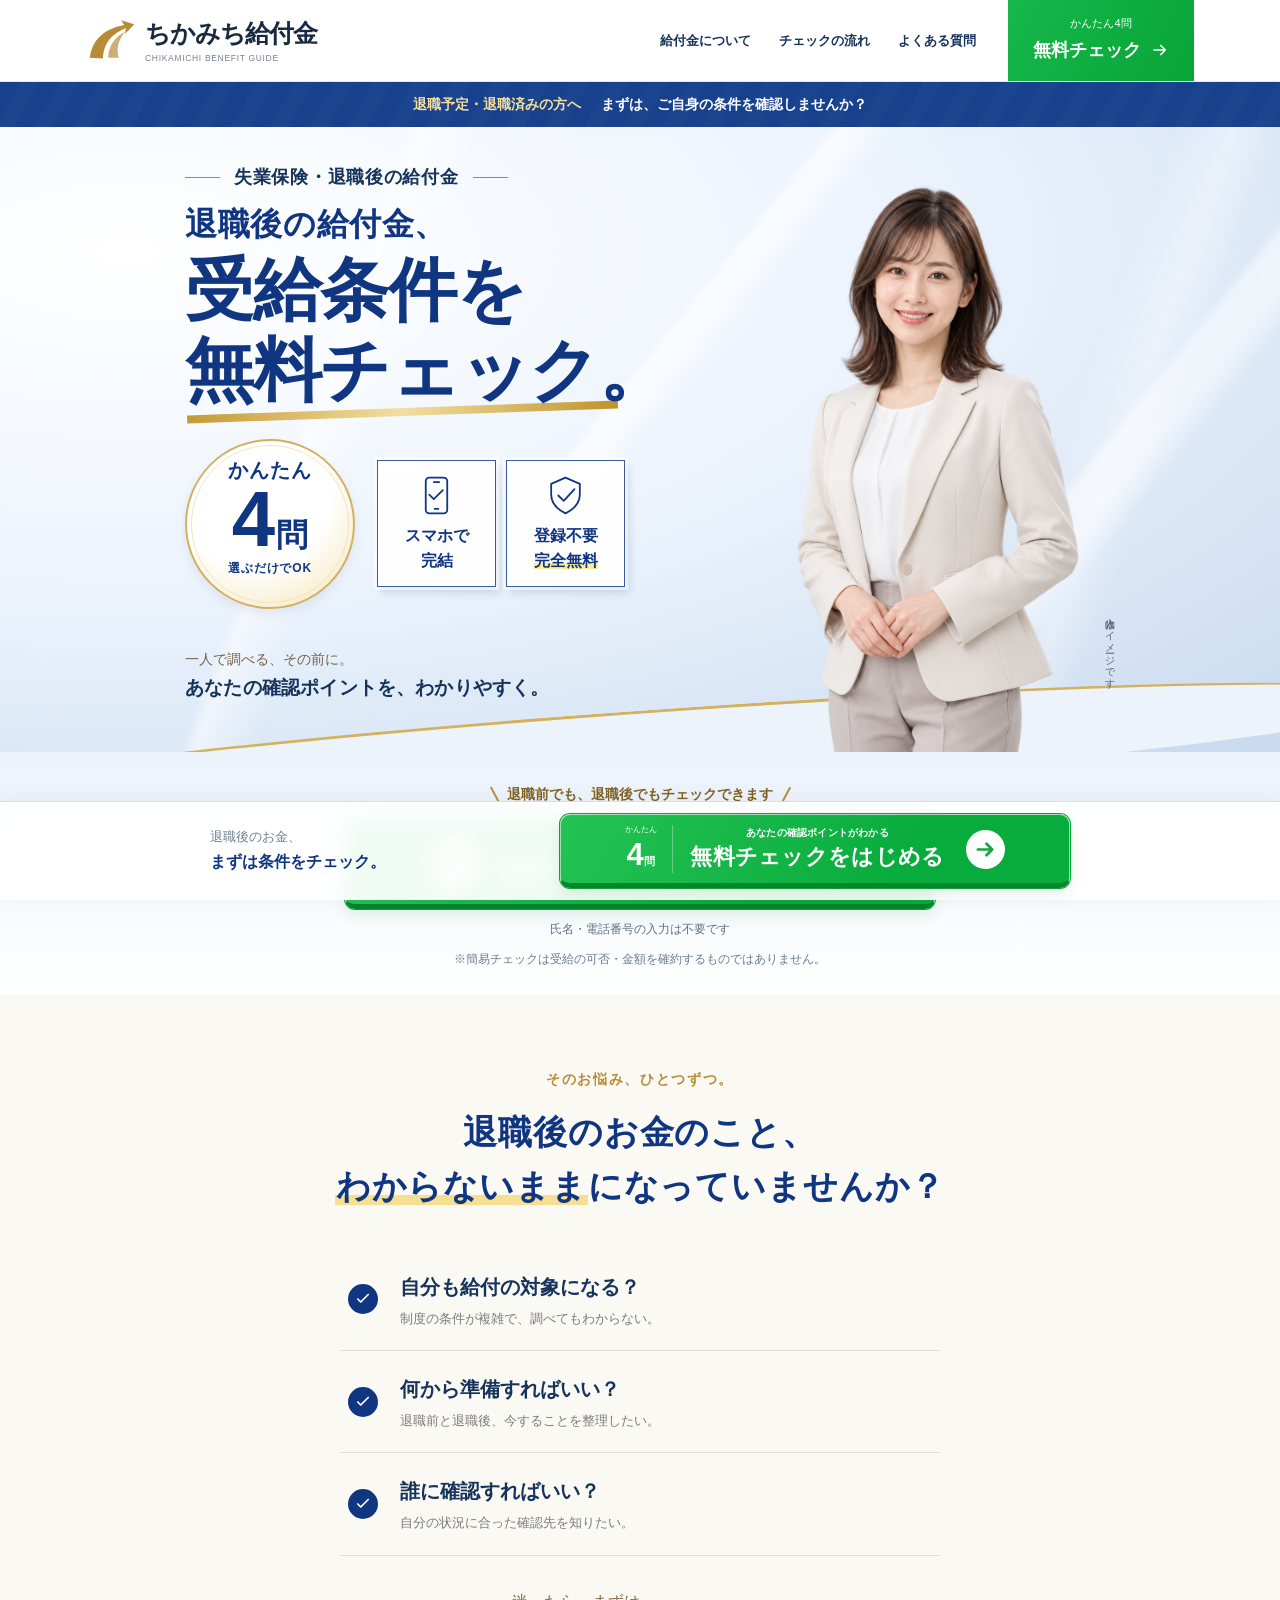
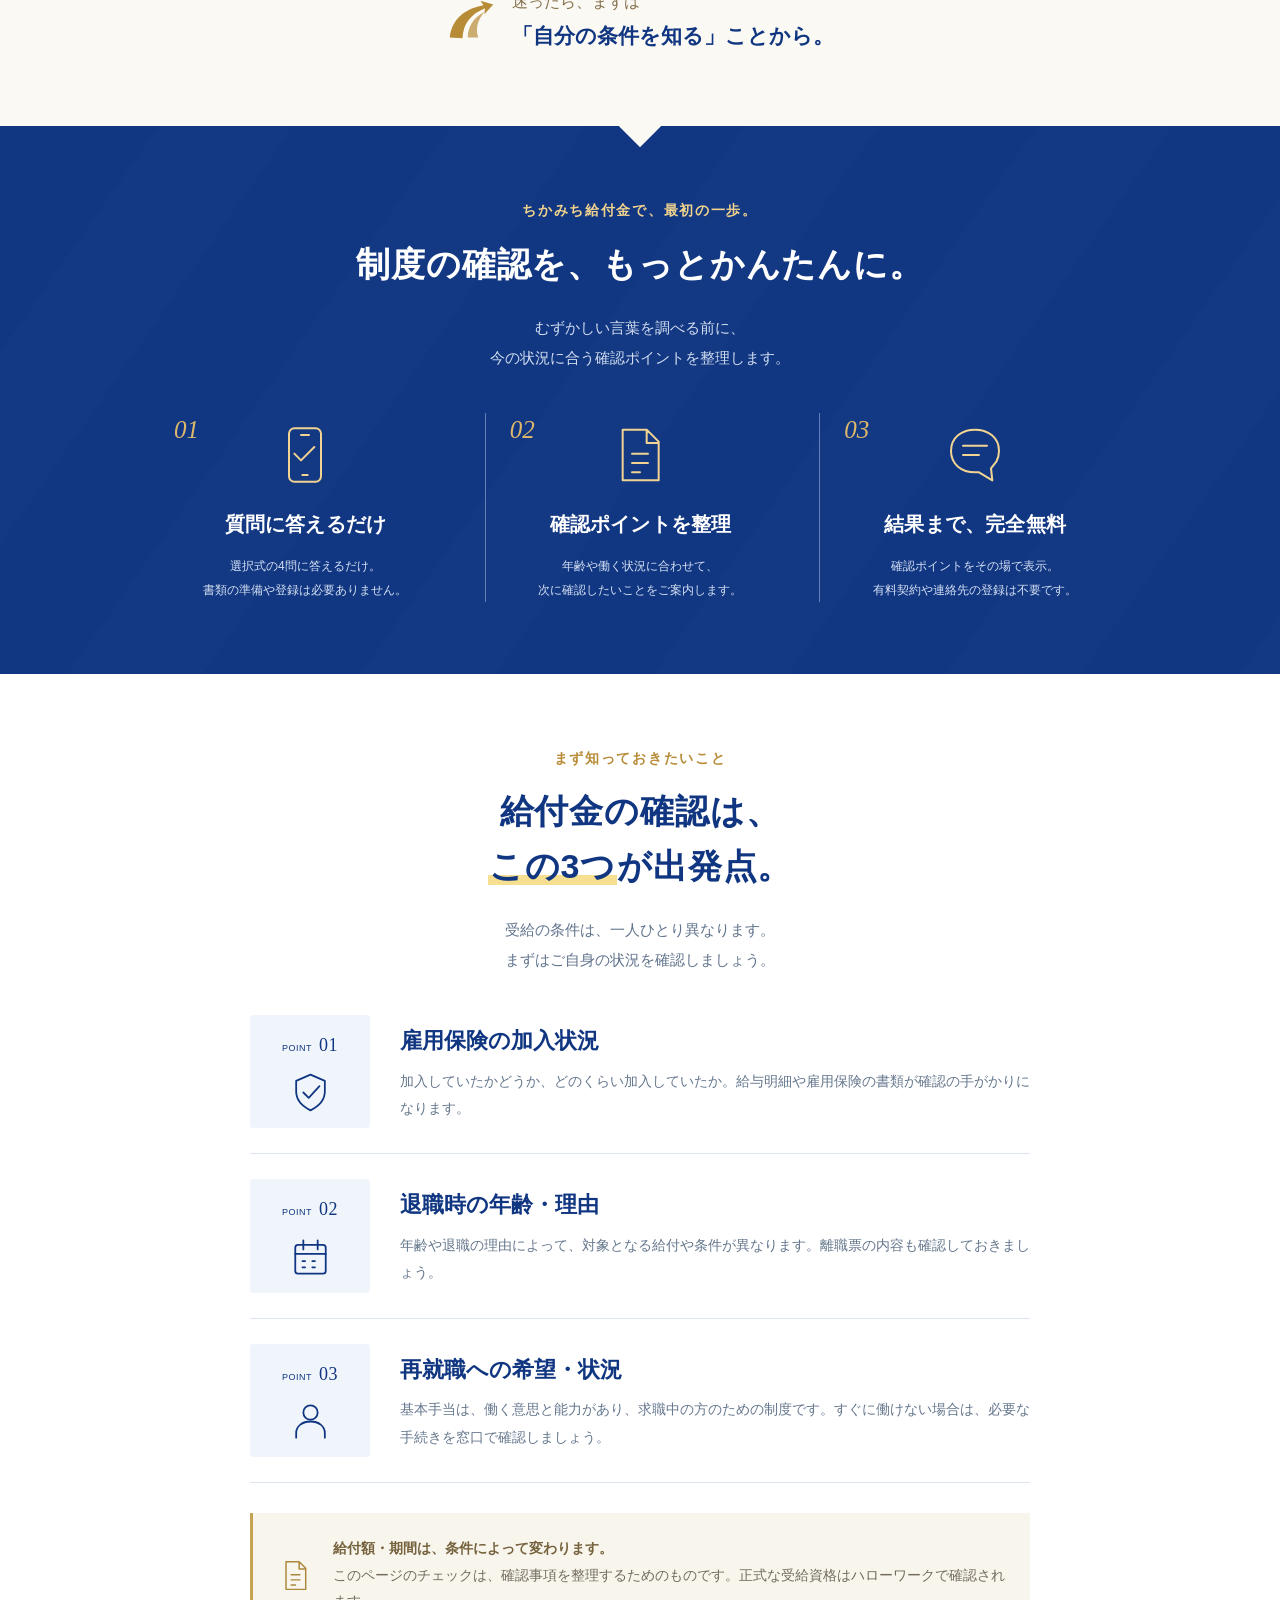
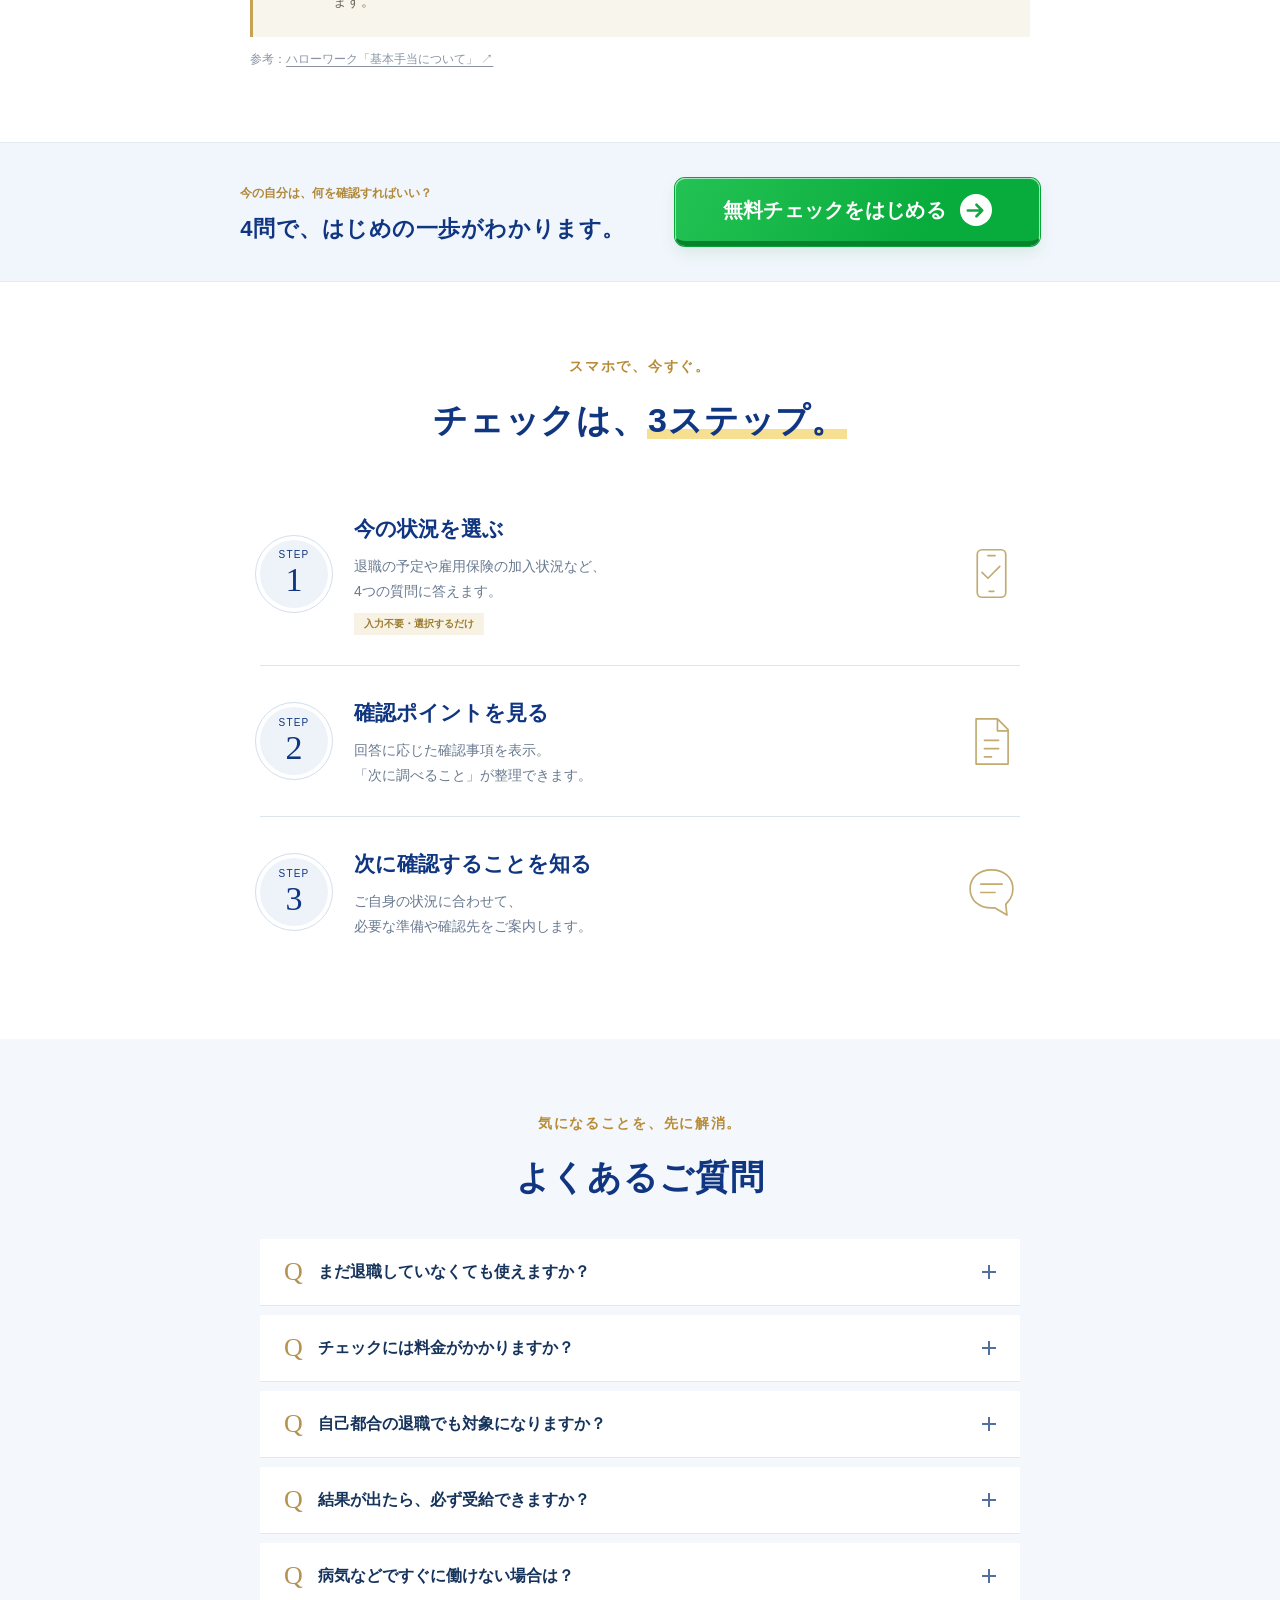
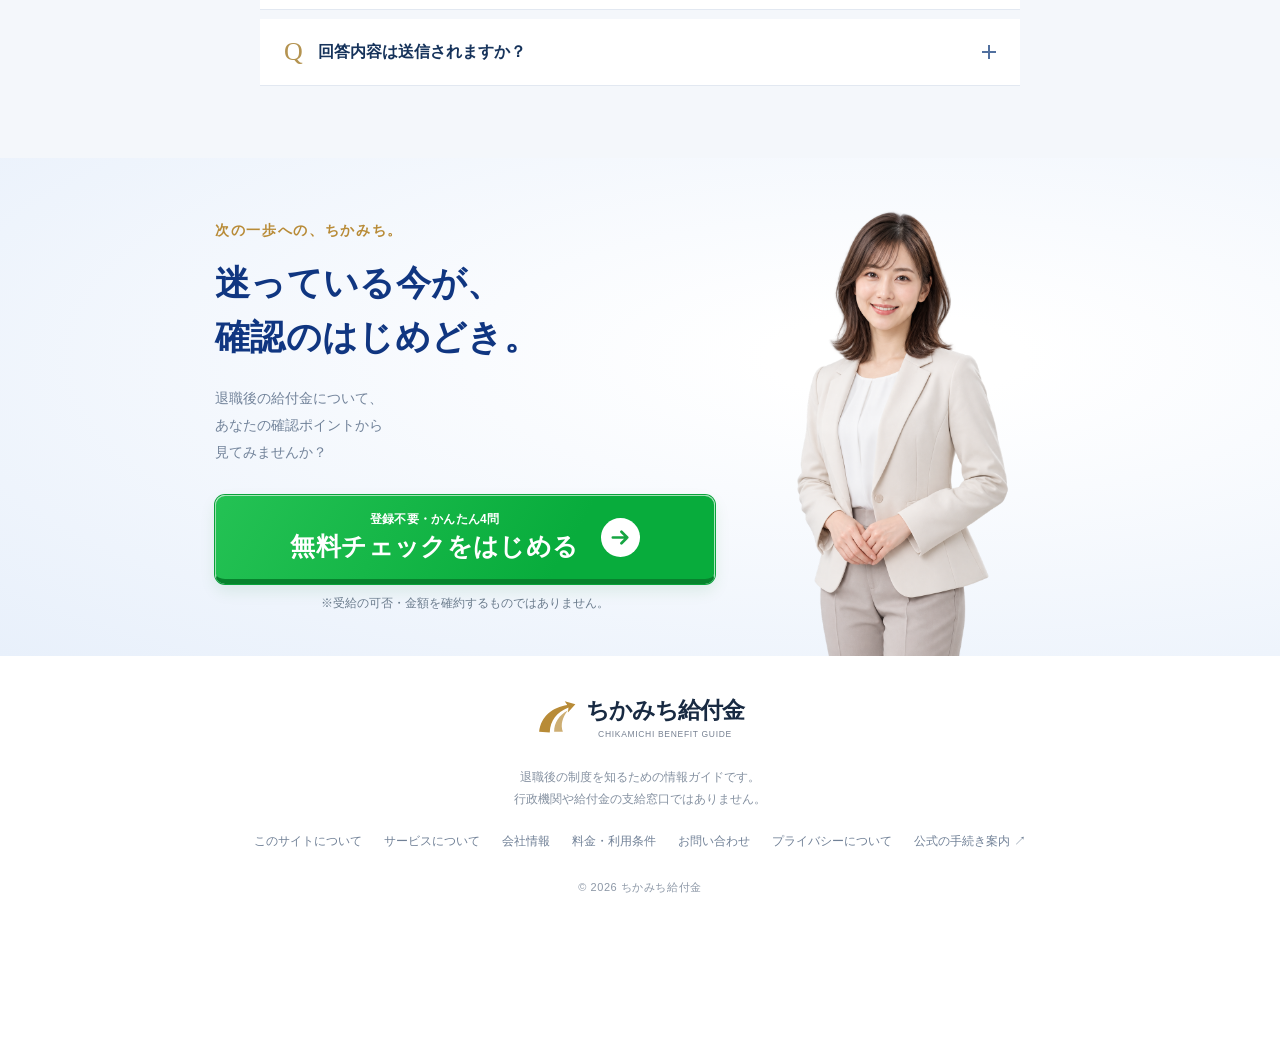
==== commit b8db3c11: "Restore the earlier four-question LP while keeping the service free and LINE-free" ====
--- a/docs/index.html
+++ b/docs/index.html
@@ -5,17 +5,16 @@
   <meta name="viewport" content="width=device-width, initial-scale=1, viewport-fit=cover">
   <meta name="theme-color" content="#113a8c">
   <meta name="robots" content="noindex, nofollow">
-  <title>ちかみち給付金｜雇用保険の給付額を無料診断</title>
-  <meta name="description" content="退職予定・退職済みの方へ。雇用保険の基本手当について、条件に応じた給付日数・金額の目安を無料診断。登録不要、結果まで無料。">
-  <meta property="og:title" content="ちかみち給付金｜給付金、いくらもらえる？">
-  <meta property="og:description" content="雇用保険の基本手当の日数・金額の目安を確認。診断から結果表示まで無料。">
+  <title>ちかみち給付金｜退職後の給付金、受給条件を無料チェック</title>
+  <meta name="description" content="退職予定・退職済みの方へ。ちかみち給付金のかんたん4問チェックで、退職後の給付金に関する確認ポイントを整理。スマホで完結、登録不要、無料。">
+  <meta property="og:title" content="ちかみち給付金｜受給条件を無料チェック">
+  <meta property="og:description" content="退職後の給付金、まずはあなたの確認ポイントから。かんたん4問・登録不要・無料。">
   <meta property="og:image" content="https://tnkkakuei3-design.github.io/chikamichi-kyufukin/assets/advisor.png">
   <meta property="og:type" content="website">
   <meta property="og:locale" content="ja_JP">
   <link rel="icon" type="image/svg+xml" href="assets/favicon.svg">
   <link rel="stylesheet" href="styles.css">
   <link rel="preload" as="image" href="assets/advisor.png">
-  <script src="benefits.js" defer></script>
   <script src="app.js" defer></script>
 </head>
 <body>
@@ -39,38 +38,38 @@
       <svg class="brand-mark" aria-hidden="true"><use href="#i-mark"/></svg>
       <span><b>ちかみち給付金</b><small>CHIKAMICHI BENEFIT GUIDE</small></span>
     </a>
-    <nav class="header-nav" aria-label="メインメニュー"><a href="#guide">給付金について</a><a href="#basis">金額の根拠</a><a href="#faq">よくある質問</a></nav>
-    <button class="header-cta" data-start><span>登録不要・結果まで無料</span><b>無料診断<svg class="icon"><use href="#i-arrow"/></svg></b></button>
+    <nav class="header-nav" aria-label="メインメニュー"><a href="#guide">給付金について</a><a href="#flow">チェックの流れ</a><a href="#faq">よくある質問</a></nav>
+    <button class="header-cta" data-start><span>かんたん4問</span><b>無料チェック<svg class="icon"><use href="#i-arrow"/></svg></b></button>
   </div>
 </header>
 
-<main id="main"><noscript><div class="noscript-note">診断にはJavaScriptを有効にしてください。制度・条件・計算例はこのページでご覧いただけます。</div></noscript>
+<main id="main">
   <div class="notice"><span>退職予定・退職済みの方へ</span><b>まずは、ご自身の条件を確認しませんか？</b></div>
   <section class="hero" aria-labelledby="hero-title">
     <div class="hero-shine" aria-hidden="true"></div>
     <div class="hero-inner">
       <div class="hero-heading">
-        <p class="hero-eyebrow"><span></span>雇用保険（基本手当）の無料診断<span></span></p>
-        <h1 id="hero-title"><span class="hero-topline">退職後の給付金、</span><strong>いくら</strong><strong class="gold-underline">もらえる？</strong></h1>
+        <p class="hero-eyebrow"><span></span>失業保険・退職後の給付金<span></span></p>
+        <h1 id="hero-title"><span class="hero-topline">退職後の給付金、</span><strong>受給条件を</strong><strong class="gold-underline">無料チェック<span class="period">。</span></strong></h1>
       </div>
       <div class="hero-benefits">
-        <div class="question-medal"><span>回答の目安</span><div><b>30</b><strong>秒</strong></div><small>アンケート</small></div>
+        <div class="question-medal"><span>かんたん</span><div><b>4</b><strong>問</strong></div><small>選ぶだけでOK</small></div>
         <div class="hero-tiles">
           <div><svg class="pictogram"><use href="#i-phone"/></svg><b>スマホで<br>完結</b></div>
           <div><svg class="pictogram"><use href="#i-shield"/></svg><b>登録不要<br><em>完全無料</em></b></div>
         </div>
       </div>
       <img class="hero-person" src="assets/advisor.png" width="1024" height="1536" alt="白いジャケット姿で微笑む女性のイメージ" fetchpriority="high">
-      <span class="model-note">人物はAI生成のイメージです</span>
-      <div class="hero-caption"><span>一人で調べる、その前に。</span><b>受給の条件と金額の目安を、わかりやすく。</b></div>
+      <span class="model-note">人物はイメージです</span>
+      <div class="hero-caption"><span>一人で調べる、その前に。</span><b>あなたの確認ポイントを、わかりやすく。</b></div>
     </div>
   </section>
 
-  <section class="hero-action" aria-label="無料診断を始める">
-    <div class="cta-label"><span></span>診断も、結果の確認も、すべて無料<span></span></div>
-    <button class="cta-button" data-start><span class="cta-bubble">無料</span><span><small>雇用保険の給付日数・金額の目安を確認</small><b>無料診断を始める</b></span><span class="arrow-disc"><svg class="icon"><use href="#i-arrow"/></svg></span></button>
-    <p class="cta-note">氏名・電話番号の入力は不要です</p><p class="time-note">30秒は回答項目が分かっている場合の入力目安です。<br>説明の確認や回答内容により、所要時間は変わります。</p>
-    <p class="disclaimer">※入力条件に基づく試算です。受給の可否・金額は保証しません。</p>
+  <section class="hero-action" id="diagnosis" aria-label="無料チェックを始める">
+    <div class="cta-label"><span></span>退職前でも、退職後でもチェックできます<span></span></div>
+    <button class="cta-button" data-start><span class="cta-bubble">無料</span><span><small>かんたん4問で確認ポイントがわかる</small><b>無料チェックをはじめる</b></span><span class="arrow-disc"><svg class="icon"><use href="#i-arrow"/></svg></span></button>
+    <p class="cta-note">氏名・電話番号の入力は不要です</p>
+    <p class="disclaimer">※簡易チェックは受給の可否・金額を確約するものではありません。</p>
   </section>
 
   <section class="concerns section-pad">
@@ -90,11 +89,11 @@
     <div class="section-inner">
       <p class="section-kicker light">ちかみち給付金で、最初の一歩。</p>
       <h2>制度の確認を、<br class="mobile-only">もっとかんたんに。</h2>
-      <p class="section-lead">むずかしい言葉を調べる前に、<br>今の状況に応じた目安と確認事項をご案内します。</p>
+      <p class="section-lead">むずかしい言葉を調べる前に、<br>今の状況に合う確認ポイントを整理します。</p>
       <div class="service-grid">
-        <article><span class="service-number">01</span><svg class="service-icon"><use href="#i-phone"/></svg><h3>質問に答えるだけ</h3><p>年齢・退職理由・加入期間・平均月給などを回答。<br>わからない項目は未確認のまま進められます。</p></article>
-        <article><span class="service-number">02</span><svg class="service-icon"><use href="#i-document"/></svg><h3>日数・金額の目安がわかる</h3><p>公式の計算式と給付日数表に基づき試算。<br>条件が未確認の場合は、確認事項をご案内します。</p></article>
-        <article><span class="service-number">03</span><svg class="service-icon"><use href="#i-chat"/></svg><h3>結果まで、ずっと無料</h3><p>結果はその場で表示します。<br>有料契約や連絡先の登録は必要ありません。</p></article>
+        <article><span class="service-number">01</span><svg class="service-icon"><use href="#i-phone"/></svg><h3>質問に答えるだけ</h3><p>選択式の4問に答えるだけ。<br>書類の準備や登録は必要ありません。</p></article>
+        <article><span class="service-number">02</span><svg class="service-icon"><use href="#i-document"/></svg><h3>確認ポイントを整理</h3><p>年齢や働く状況に合わせて、<br>次に確認したいことをご案内します。</p></article>
+        <article><span class="service-number">03</span><svg class="service-icon"><use href="#i-chat"/></svg><h3>結果まで、完全無料</h3><p>確認ポイントをその場で表示。<br>有料契約や連絡先の登録は不要です。</p></article>
       </div>
     </div>
   </section>
@@ -105,95 +104,63 @@
       <h2>給付金の確認は、<br><span class="marker">この3つ</span>が出発点。</h2>
       <p class="section-lead">受給の条件は、一人ひとり異なります。<br>まずはご自身の状況を確認しましょう。</p>
       <div class="guide-list">
-        <article class="guide-item"><div class="guide-visual"><span>POINT <b>01</b></span><svg class="pictogram"><use href="#i-shield"/></svg></div><div><h3>雇用保険の加入状況</h3><p>原則、離職前2年間に被保険者期間12か月以上が必要です。特定受給資格者・特定理由離職者は離職前1年間に6か月以上の場合もあります。</p></div></article>
+        <article class="guide-item"><div class="guide-visual"><span>POINT <b>01</b></span><svg class="pictogram"><use href="#i-shield"/></svg></div><div><h3>雇用保険の加入状況</h3><p>加入していたかどうか、どのくらい加入していたか。給与明細や雇用保険の書類が確認の手がかりになります。</p></div></article>
         <article class="guide-item"><div class="guide-visual"><span>POINT <b>02</b></span><svg class="pictogram"><use href="#i-calendar"/></svg></div><div><h3>退職時の年齢・理由</h3><p>年齢や退職の理由によって、対象となる給付や条件が異なります。離職票の内容も確認しておきましょう。</p></div></article>
         <article class="guide-item"><div class="guide-visual"><span>POINT <b>03</b></span><svg class="pictogram"><use href="#i-person"/></svg></div><div><h3>再就職への希望・状況</h3><p>基本手当は、働く意思と能力があり、求職中の方のための制度です。すぐに働けない場合は、必要な手続きを窓口で確認しましょう。</p></div></article>
       </div>
-      <div class="guide-note"><svg class="pictogram"><use href="#i-document"/></svg><p><b>給付額・期間は、条件によって変わります。</b><br>試算は雇用保険の基本手当を対象とし、他の給付との合算ではありません。正式な受給資格・離職理由の区分はハローワークが確認します。</p></div>
+      <div class="guide-note"><svg class="pictogram"><use href="#i-document"/></svg><p><b>給付額・期間は、条件によって変わります。</b><br>このページのチェックは、確認事項を整理するためのものです。正式な受給資格はハローワークで確認されます。</p></div>
       <p class="source-line">参考：<a href="https://www.hellowork.mhlw.go.jp/insurance/insurance_basicbenefit.html" target="_blank" rel="noopener noreferrer">ハローワーク「基本手当について」<span aria-hidden="true"> ↗</span></a></p>
     </div>
   </section>
 
-
-  <section class="basis section-pad" id="basis">
-    <div class="narrow">
-      <p class="section-kicker">金額の根拠を、具体的に。</p>
-      <h2>310万円台になる<br><span class="marker">条件と計算例。</span></h2>
-      <p class="section-lead">この金額は、次の条件がすべてそろう場合の試算です。<br>当サービスの給付実績や、すべての方の受給額を示すものではありません。</p>
-      <dl class="basis-conditions">
-        <div><dt>年齢・区分</dt><dd>離職時45〜59歳で、ハローワークにより<strong>就職困難者</strong>と認められる方</dd></div>
-        <div><dt>加入期間</dt><dd>算定上の被保険者期間が<strong>1年以上</strong>あり、受給資格も満たす方</dd></div>
-        <div><dt>退職前の給与</dt><dd>直前6か月の平均額面月給が<strong>52万円</strong>（賞与を除く）</dd></div>
-        <div><dt>受給の前提</dt><dd>働く意思・能力があり、求職活動と失業認定を続け、所定給付日数<strong>360日分</strong>を受け取る場合</dd></div>
-      </dl>
-      <div class="calculation"><p>基本手当日額 8,666円 × 360日</p><strong>3,119,760<span>円</span></strong><small>2026年8月1日基準の計算式を全日分に適用した場合</small></div>
-      <p class="basis-note">月給52万円 × 6か月 ÷ 180日 = 賃金日額17,333.33…円。該当する給付率50％を掛け、1円未満を切り捨てると日額8,666円です。</p>
-      <p class="basis-note"><strong>この例は制度全体の上限額ではありません。</strong>同じ基準で45〜59歳の日額上限9,110円と360日を掛けると3,279,600円となり、310万円を超えます。通常の自己都合退職だけで360日分を受け取れるわけではなく、金額・日数は一人ひとり異なります。</p>
-      <p class="basis-note">実際には毎年の金額改定、再就職・就労・失業認定などにより受給額が変わります。訓練による延長、傷病手当金、再就職手当などは、この試算に含みません。</p>
-      <div class="source-links"><span>計算に使った公式資料</span><a href="https://www.mhlw.go.jp/content/001726934.pdf" target="_blank" rel="noopener noreferrer">厚生労働省：基本手当日額の計算（2026年8月・PDF）↗</a><a href="https://www.hellowork.mhlw.go.jp/insurance/insurance_benefitdays.html" target="_blank" rel="noopener noreferrer">ハローワーク：所定給付日数 ↗</a></div>
-      <details class="public-examples"><summary>公開されている受給体験談を見る</summary><p>制度の利用例として紹介する第三者の公開情報です。当サービスの実績や310万円の根拠ではなく、内容・画像の真正性を独立に確認したものでもありません。</p><ul><li><a href="https://note.com/tv_po/n/na77741f1adc4" target="_blank" rel="noopener noreferrer">元テレビ屋の主婦。さんの体験談 ↗</a><br>20日分・113,920円との記載と入金画像が公開されています。</li><li><a href="https://escapefreedom52.blog/unemployment-benefits-record/" target="_blank" rel="noopener noreferrer">「52歳の選択」の受給記録 ↗</a><br>213日分・累計1,549,362円との記載。職業訓練中を含む本人作成の表です。</li><li><a href="https://ameblo.jp/non-mam-nasu/entry-12977627251.html" target="_blank" rel="noopener noreferrer">「のんブログ」の受給体験談 ↗</a><br>300日分・1,929,867円との記載。この記事に明細画像はありません。</li></ul><p>各例の条件は異なります。有料サポートを利用したかどうかも、これらの記載だけでは断定できません。</p></details>
-    </div>
-  </section>
-
   <section class="mid-cta">
-    <div><span>今の自分は、何を確認すればいい？</span><h2>条件に合わせて、<br class="mobile-only">金額の目安を確認。</h2></div>
-    <button class="cta-button compact" data-start><b>無料診断を始める</b><span class="arrow-disc"><svg class="icon"><use href="#i-arrow"/></svg></span></button>
+    <div><span>今の自分は、何を確認すればいい？</span><h2>4問で、<br class="mobile-only">はじめの一歩がわかります。</h2></div>
+    <button class="cta-button compact" data-start><b>無料チェックをはじめる</b><span class="arrow-disc"><svg class="icon"><use href="#i-arrow"/></svg></span></button>
   </section>
 
   <section class="flow section-pad" id="flow">
     <div class="narrow">
       <p class="section-kicker">スマホで、今すぐ。</p>
-      <h2>無料診断は、<span class="marker">3ステップ。</span></h2>
+      <h2>チェックは、<span class="marker">3ステップ。</span></h2>
       <ol class="flow-list">
-        <li><span class="step-index"><small>STEP</small><b>1</b></span><div><h3>今の状況を選ぶ</h3><p>年齢や加入期間を選び、平均月給を入力。<br>回答は基本7項目、条件により質問が変わります。</p><span class="mini-tag">個人を特定する連絡先は不要</span></div><svg class="pictogram"><use href="#i-phone"/></svg></li>
-        <li><span class="step-index"><small>STEP</small><b>2</b></span><div><h3>試算と確認事項を見る</h3><p>確認できた条件に応じて日数・金額を表示。<br>条件が不明な場合は、次の確認事項を表示します。</p></div><svg class="pictogram"><use href="#i-document"/></svg></li>
-        <li><span class="step-index"><small>STEP</small><b>3</b></span><div><h3>申請に必要な手続きを確認</h3><p>このページで手続きの流れをご案内。<br>診断だけで申請や受給が完了することはありません。</p></div><svg class="pictogram"><use href="#i-chat"/></svg></li>
+        <li><span class="step-index"><small>STEP</small><b>1</b></span><div><h3>今の状況を選ぶ</h3><p>退職の予定や雇用保険の加入状況など、<br>4つの質問に答えます。</p><span class="mini-tag">入力不要・選択するだけ</span></div><svg class="pictogram"><use href="#i-phone"/></svg></li>
+        <li><span class="step-index"><small>STEP</small><b>2</b></span><div><h3>確認ポイントを見る</h3><p>回答に応じた確認事項を表示。<br>「次に調べること」が整理できます。</p></div><svg class="pictogram"><use href="#i-document"/></svg></li>
+        <li><span class="step-index"><small>STEP</small><b>3</b></span><div><h3>次に確認することを知る</h3><p>ご自身の状況に合わせて、<br>必要な準備や確認先をご案内します。</p></div><svg class="pictogram"><use href="#i-chat"/></svg></li>
       </ol>
     </div>
   </section>
 
-
-  <section class="procedure section-pad" id="procedure">
-    <div class="narrow">
-      <p class="section-kicker">診断のあとに必要なこと</p>
-      <h2 tabindex="-1">受け取るには、<br>正式な手続きが必要です。</h2>
-      <p class="section-lead">診断は受給申請や審査ではありません。<br>有料業者への依頼をせず、ご自身で手続きできます。</p>
-      <ol class="procedure-list"><li><b>離職票などの書類を確認</b><p>離職票、本人確認・マイナンバー関係書類、本人名義の口座などを準備します。必要書類は状況により異なります。</p></li><li><b>ハローワークで求職の申込み・受給手続き</b><p>住所地を管轄する窓口で、離職理由や加入期間などの確認を受けます。待期・給付制限の扱いも確認してください。</p></li><li><b>求職活動・失業認定を継続</b><p>指定された認定日に、就労や求職活動などの状況を申告します。日数が表示されても、一括ですべて支給されるわけではありません。</p></li></ol>
-      <a class="official-text-link" href="https://www.hellowork.mhlw.go.jp/insurance/insurance_procedure.html" target="_blank" rel="noopener noreferrer">必要書類・申請手順をハローワーク公式サイトで確認する ↗</a>
-      <p class="basis-note">このリンクは行政の制度案内です。診断結果を見るために外部サイトへの移動や登録をする必要はありません。</p>
-    </div>
-  </section>
   <section class="faq section-pad" id="faq">
     <div class="narrow">
-      <p class="section-kicker">気になることを、先に確認。</p><h2>よくあるご質問</h2>
+      <p class="section-kicker">気になることを、先に解消。</p>
+      <h2>よくあるご質問</h2>
       <div class="faq-list">
-<details><summary><span>Q</span>本当に結果まで無料ですか？<i aria-hidden="true"></i></summary><div class="faq-answer"><span>A</span><p>はい。診断、試算結果、制度の説明はすべて0円です。有料サービスへの申込みや会員登録は不要です。このサイトでは有料の申請支援・申請代行は提供していません。通信料はご利用者の負担となります。</p></div></details>
-<details><summary><span>Q</span>30秒で何ができますか？<i aria-hidden="true"></i></summary><div class="faq-answer"><span>A</span><p>年齢・加入期間・月給などが分かっている場合の、アンケート入力の目安です。基本7項目で、条件により質問は増減します。説明を読む時間や条件を確認する時間、正式な審査・給付までの時間を示すものではありません。</p></div></details>
-<details><summary><span>Q</span>結果が出たら、必ず受給できますか？<i aria-hidden="true"></i></summary><div class="faq-answer"><span>A</span><p>いいえ。回答に基づく条件付きの試算です。受給資格や離職理由の区分、最終的な支給額はハローワークが確認します。再就職や就労、毎年の金額改定などでも総額は変わります。</p></div></details>
-<details><summary><span>Q</span>金額が表示されないことはありますか？<i aria-hidden="true"></i></summary><div class="faq-answer"><span>A</span><p>はい。加入期間・対象区分などが未確認の場合は、金額を断定せず確認事項を表示します。平均月給だけが不明な場合は日数の目安のみ表示します。金額が出ないことは「受給できない」という判定ではありません。</p></div></details>
-<details><summary><span>Q</span>退職前や自己都合退職でも使えますか？<i aria-hidden="true"></i></summary><div class="faq-answer"><span>A</span><p>はい。退職前の方は予定している条件で試算できます。通常の自己都合退職では、原則として離職前2年間に被保険者期間12か月以上などの要件があります。自己都合という理由だけで対象外になるわけではありません。</p></div></details>
-<details><summary><span>Q</span>すぐに働けない場合や65歳以上は？<i aria-hidden="true"></i></summary><div class="faq-answer"><span>A</span><p>この試算の基本手当は、働く意思と能力があり、求職している方のための制度です。すぐに働けない場合は受給期間の延長等、65歳以上は高年齢求職者給付金等を確認してください。この診断ではその金額を試算しません。</p></div></details>
-<details><summary><span>Q</span>回答は保存・送信されますか？<i aria-hidden="true"></i></summary><div class="faq-answer"><span>A</span><p>診断の回答はブラウザ内の計算にだけ使用し、外部へ送信せず、永続保存もしません。再読み込みすると消えます。氏名・電話番号・メールアドレスの入力も不要です。お問い合わせメールとホスティングのアクセス情報は、プライバシーポリシーをご確認ください。</p></div></details>
+        <details><summary><span>Q</span>まだ退職していなくても使えますか？<i aria-hidden="true"></i></summary><div class="faq-answer"><span>A</span><p>はい。退職を検討している段階でも利用できます。退職前に確認しておきたいことを整理するために、お役立てください。</p></div></details>
+        <details><summary><span>Q</span>チェックには料金がかかりますか？<i aria-hidden="true"></i></summary><div class="faq-answer"><span>A</span><p>チェックから結果の確認まで、すべて無料です。氏名・電話番号・メールアドレスの登録も必要ありません。</p></div></details>
+        <details><summary><span>Q</span>自己都合の退職でも対象になりますか？<i aria-hidden="true"></i></summary><div class="faq-answer"><span>A</span><p>自己都合という理由だけで、対象外になるわけではありません。雇用保険の加入期間など、他の条件も合わせて確認が必要です。ご自身の場合はハローワークでご確認ください。</p></div></details>
+        <details><summary><span>Q</span>結果が出たら、必ず受給できますか？<i aria-hidden="true"></i></summary><div class="faq-answer"><span>A</span><p>いいえ。このチェックは確認ポイントを整理するもので、受給資格や金額を判定するものではありません。実際の受給可否は、必要な情報や書類をもとにハローワークで確認されます。</p></div></details>
+        <details><summary><span>Q</span>病気などですぐに働けない場合は？<i aria-hidden="true"></i></summary><div class="faq-answer"><span>A</span><p>基本手当は、すぐに働ける状態で仕事を探している方が対象です。すぐに働けない場合は、受給期間の延長など、状況に応じた手続きについてハローワークにご確認ください。</p></div></details>
+        <details><summary><span>Q</span>回答内容は送信されますか？<i aria-hidden="true"></i></summary><div class="faq-answer"><span>A</span><p>このページのチェック回答を外部に送信することはありません。回答は画面内の結果表示にだけ使われ、ページを再読み込みすると消えます。</p></div></details>
       </div>
     </div>
   </section>
 
   <section class="last-action">
-    <div class="last-inner"><div class="last-copy"><p class="section-kicker">次の一歩への、ちかみち。</p><h2>迷っている今が、<br>確認のはじめどき。</h2><p>退職後の給付金について、<br>あなたの確認ポイントから<br>見てみませんか？</p></div><img src="assets/advisor.png" width="1024" height="1536" alt="" loading="lazy"><div class="last-button"><button class="cta-button" data-start><span><small>登録不要・診断から結果まで無料</small><b>無料診断を始める</b></span><span class="arrow-disc"><svg class="icon"><use href="#i-arrow"/></svg></span></button><p class="disclaimer">※受給の可否・金額を確約するものではありません。</p></div></div>
+    <div class="last-inner"><div class="last-copy"><p class="section-kicker">次の一歩への、ちかみち。</p><h2>迷っている今が、<br>確認のはじめどき。</h2><p>退職後の給付金について、<br>あなたの確認ポイントから<br>見てみませんか？</p></div><img src="assets/advisor.png" width="1024" height="1536" alt="" loading="lazy"><div class="last-button"><button class="cta-button" data-start><span><small>登録不要・かんたん4問</small><b>無料チェックをはじめる</b></span><span class="arrow-disc"><svg class="icon"><use href="#i-arrow"/></svg></span></button><p class="disclaimer">※受給の可否・金額を確約するものではありません。</p></div></div>
   </section>
 </main>
 
 <footer class="site-footer">
   <a href="#" class="brand footer-brand"><svg class="brand-mark" aria-hidden="true"><use href="#i-mark"/></svg><span><b>ちかみち給付金</b><small>CHIKAMICHI BENEFIT GUIDE</small></span></a>
   <p>退職後の制度を知るための情報ガイドです。<br>行政機関や給付金の支給窓口ではありません。</p>
-  <nav aria-label="フッター"><button data-info="about">このサイトについて</button><a href="service/">無料サービスについて</a><a href="service/#profile">会社情報</a><a href="service/#commerce">料金・利用条件</a><a href="service/#contact">お問い合わせ</a><button data-info="privacy">プライバシーについて</button><a href="https://www.hellowork.mhlw.go.jp/insurance/insurance_procedure.html" target="_blank" rel="noopener noreferrer">公式の手続き案内 ↗</a></nav>
+  <nav aria-label="フッター"><button data-info="about">このサイトについて</button><a href="service/">サービスについて</a><a href="service/#profile">会社情報</a><a href="service/#commerce">料金・利用条件</a><a href="service/#contact">お問い合わせ</a><button data-info="privacy">プライバシーについて</button><a href="https://www.hellowork.mhlw.go.jp/insurance/insurance_procedure.html" target="_blank" rel="noopener noreferrer">公式の手続き案内 ↗</a></nav>
   <small>© 2026 ちかみち給付金</small>
 </footer>
 
-<aside class="sticky-cta" aria-label="無料診断へのショートカット"><div class="sticky-inner"><span class="sticky-copy">退職後のお金、<br><b>まずは条件をチェック。</b></span><button class="cta-button sticky-button" data-start><span class="sticky-four">回答目安<b>30<small>秒</small></b></span><span><small>登録不要・結果まで無料</small><b>無料診断を始める</b></span><span class="arrow-disc"><svg class="icon"><use href="#i-arrow"/></svg></span></button></div></aside>
+<aside class="sticky-cta" aria-label="無料チェックへのショートカット"><div class="sticky-inner"><span class="sticky-copy">退職後のお金、<br><b>まずは条件をチェック。</b></span><button class="cta-button sticky-button" data-start><span class="sticky-four">かんたん<b>4<small>問</small></b></span><span><small>あなたの確認ポイントがわかる</small><b>無料チェックをはじめる</b></span><span class="arrow-disc"><svg class="icon"><use href="#i-arrow"/></svg></span></button></div></aside>
 
 <dialog id="check-dialog" class="check-dialog" aria-labelledby="check-heading">
-  <div class="dialog-top"><span><svg class="mini-mark" aria-hidden="true"><use href="#i-mark"/></svg>ちかみち給付金</span><button class="icon-button" data-close aria-label="診断を閉じる"><svg class="icon"><use href="#i-close"/></svg></button></div>
+  <div class="dialog-top"><span><svg class="mini-mark" aria-hidden="true"><use href="#i-mark"/></svg>ちかみち給付金</span><button class="icon-button" data-close aria-label="チェックを閉じる"><svg class="icon"><use href="#i-close"/></svg></button></div>
   <div class="dialog-content" id="check-content"></div>
 </dialog>
 <dialog id="info-dialog" class="info-dialog" aria-labelledby="info-title"><div class="dialog-top"><b id="info-title"></b><button class="icon-button" data-info-close aria-label="閉じる"><svg class="icon"><use href="#i-close"/></svg></button></div><div id="info-content"></div></dialog>
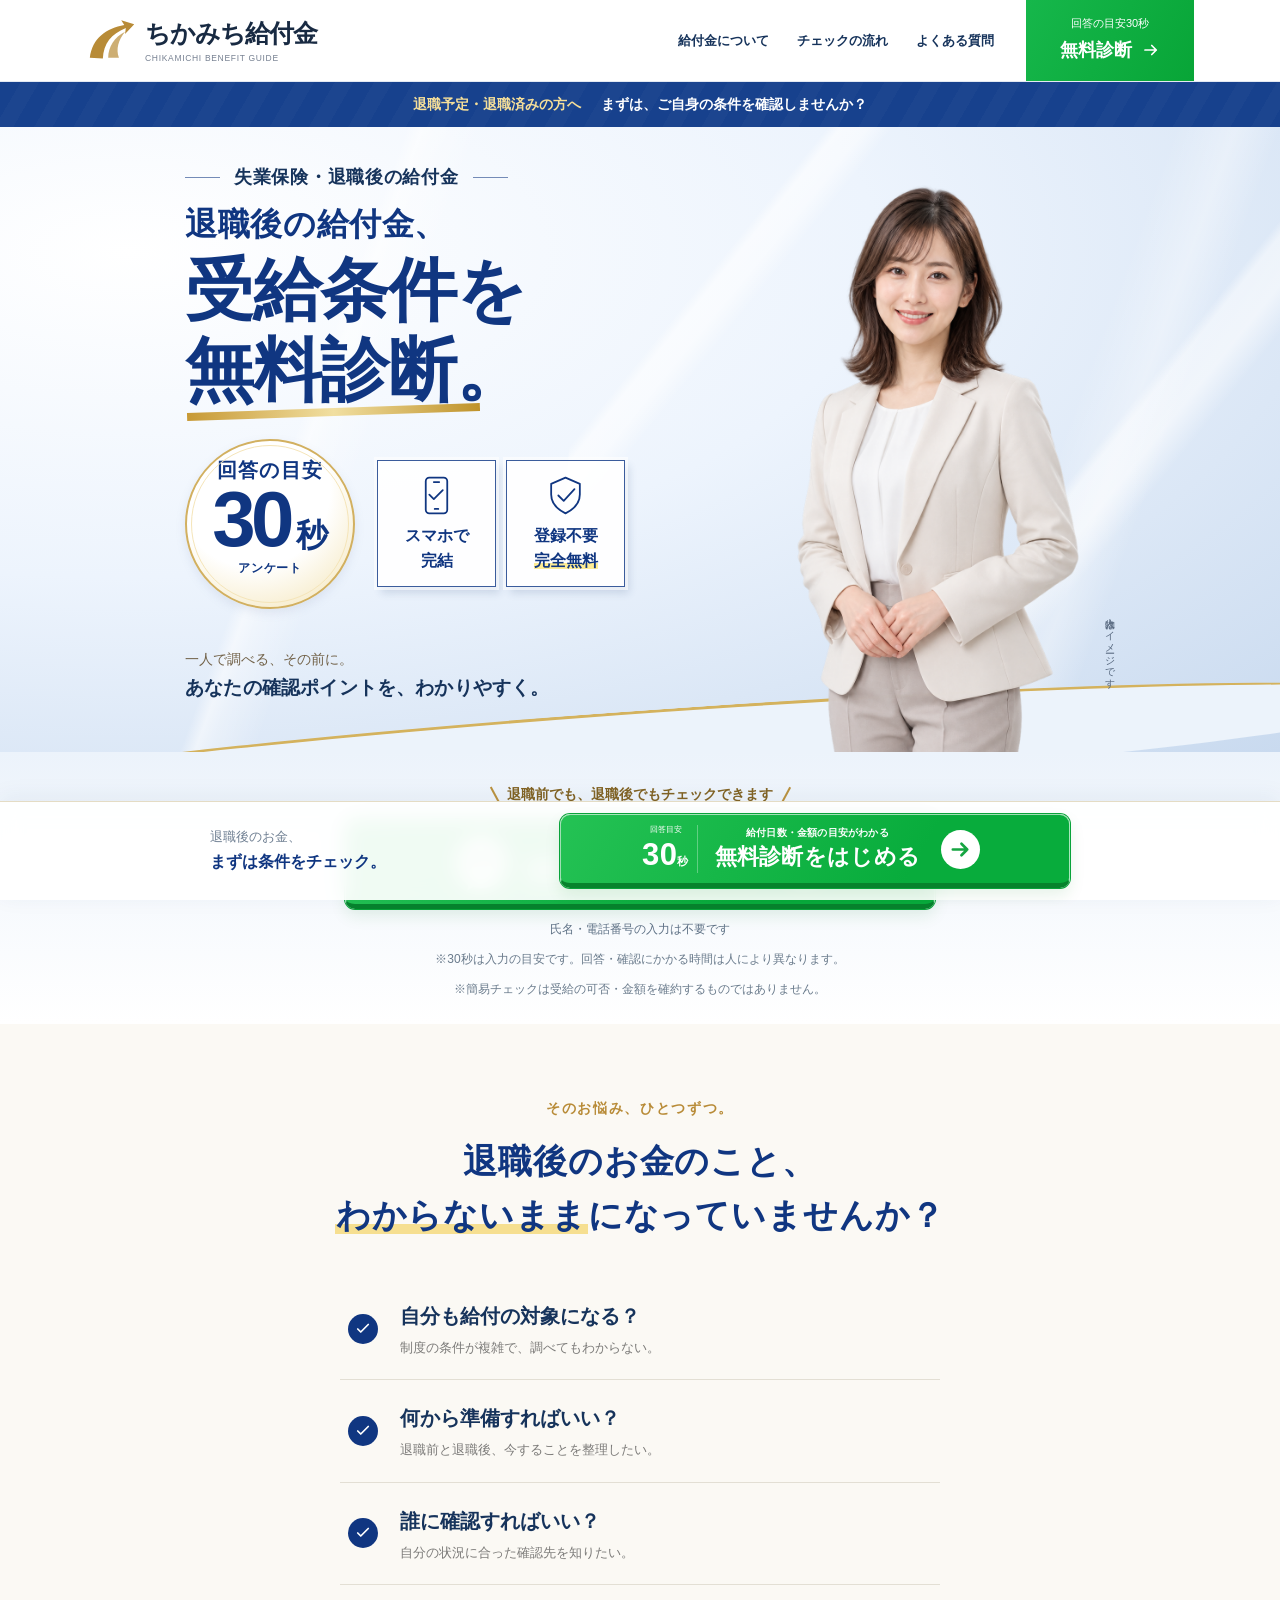
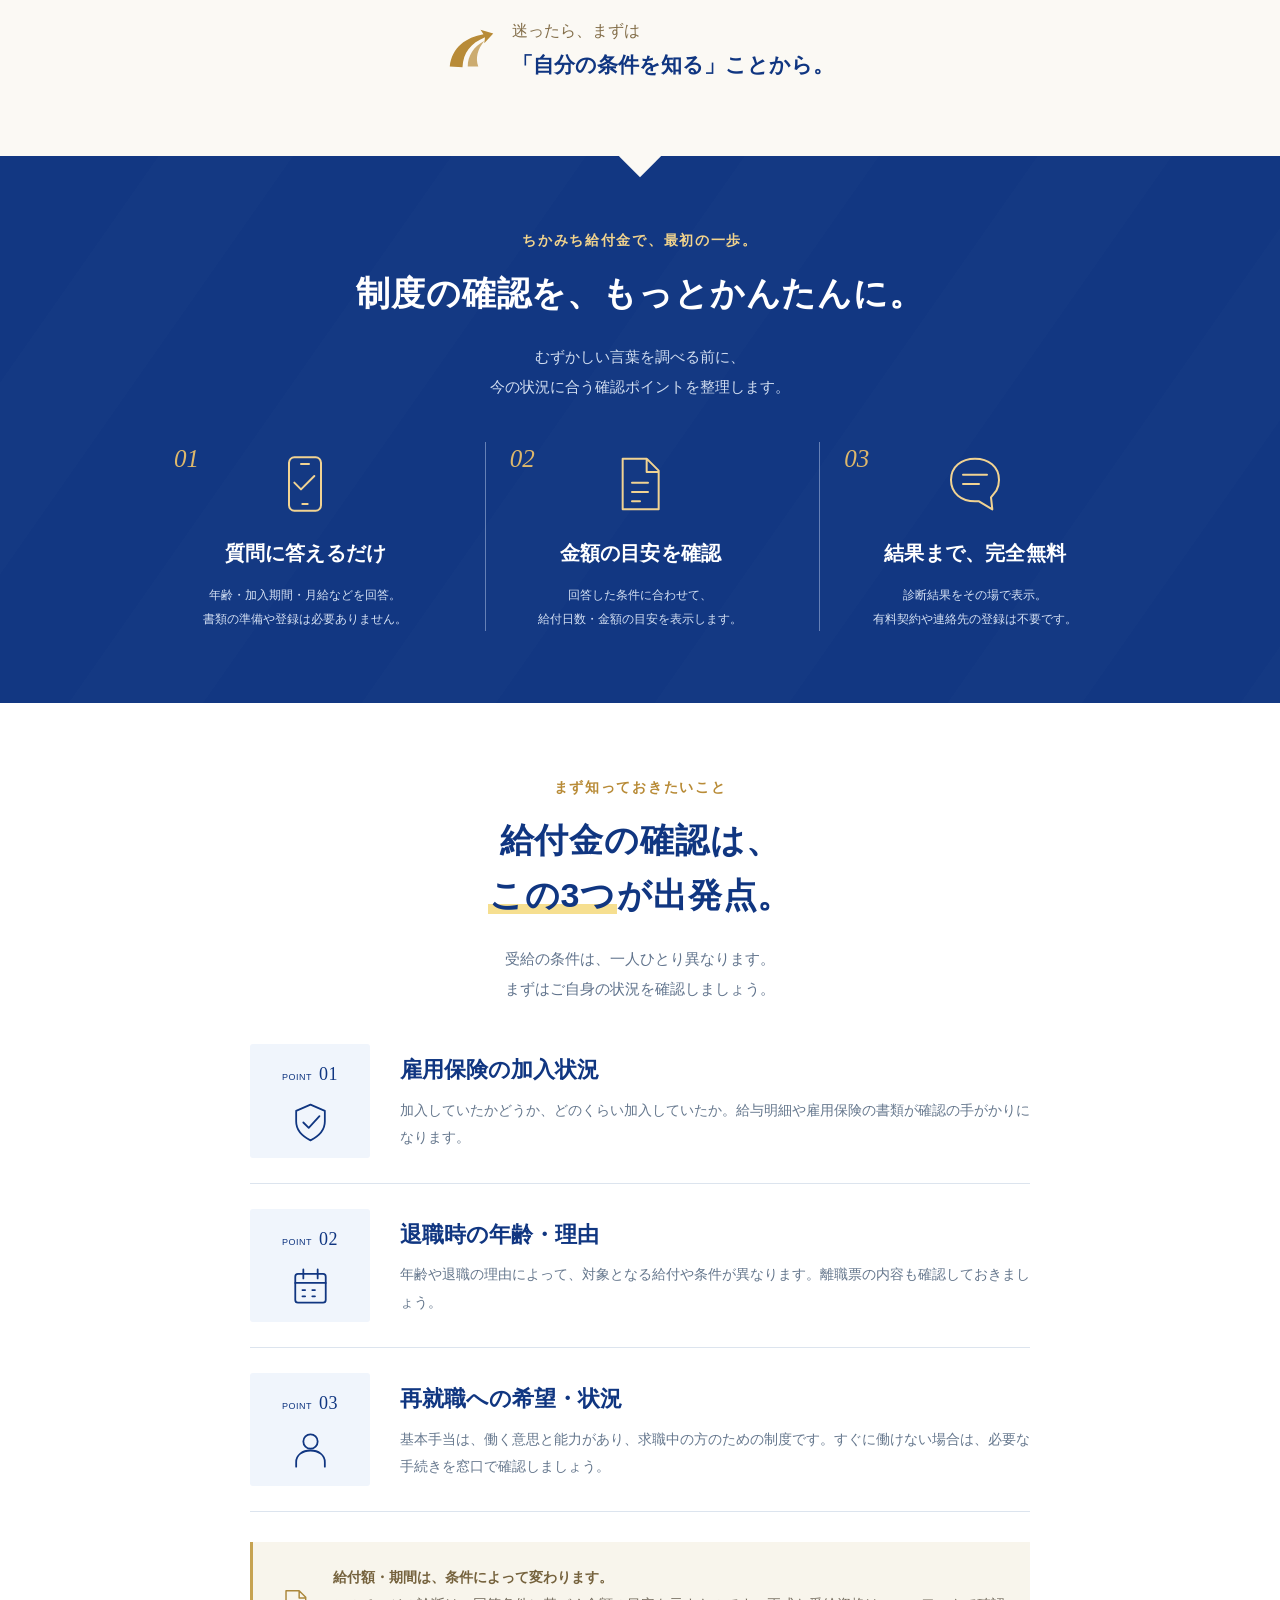
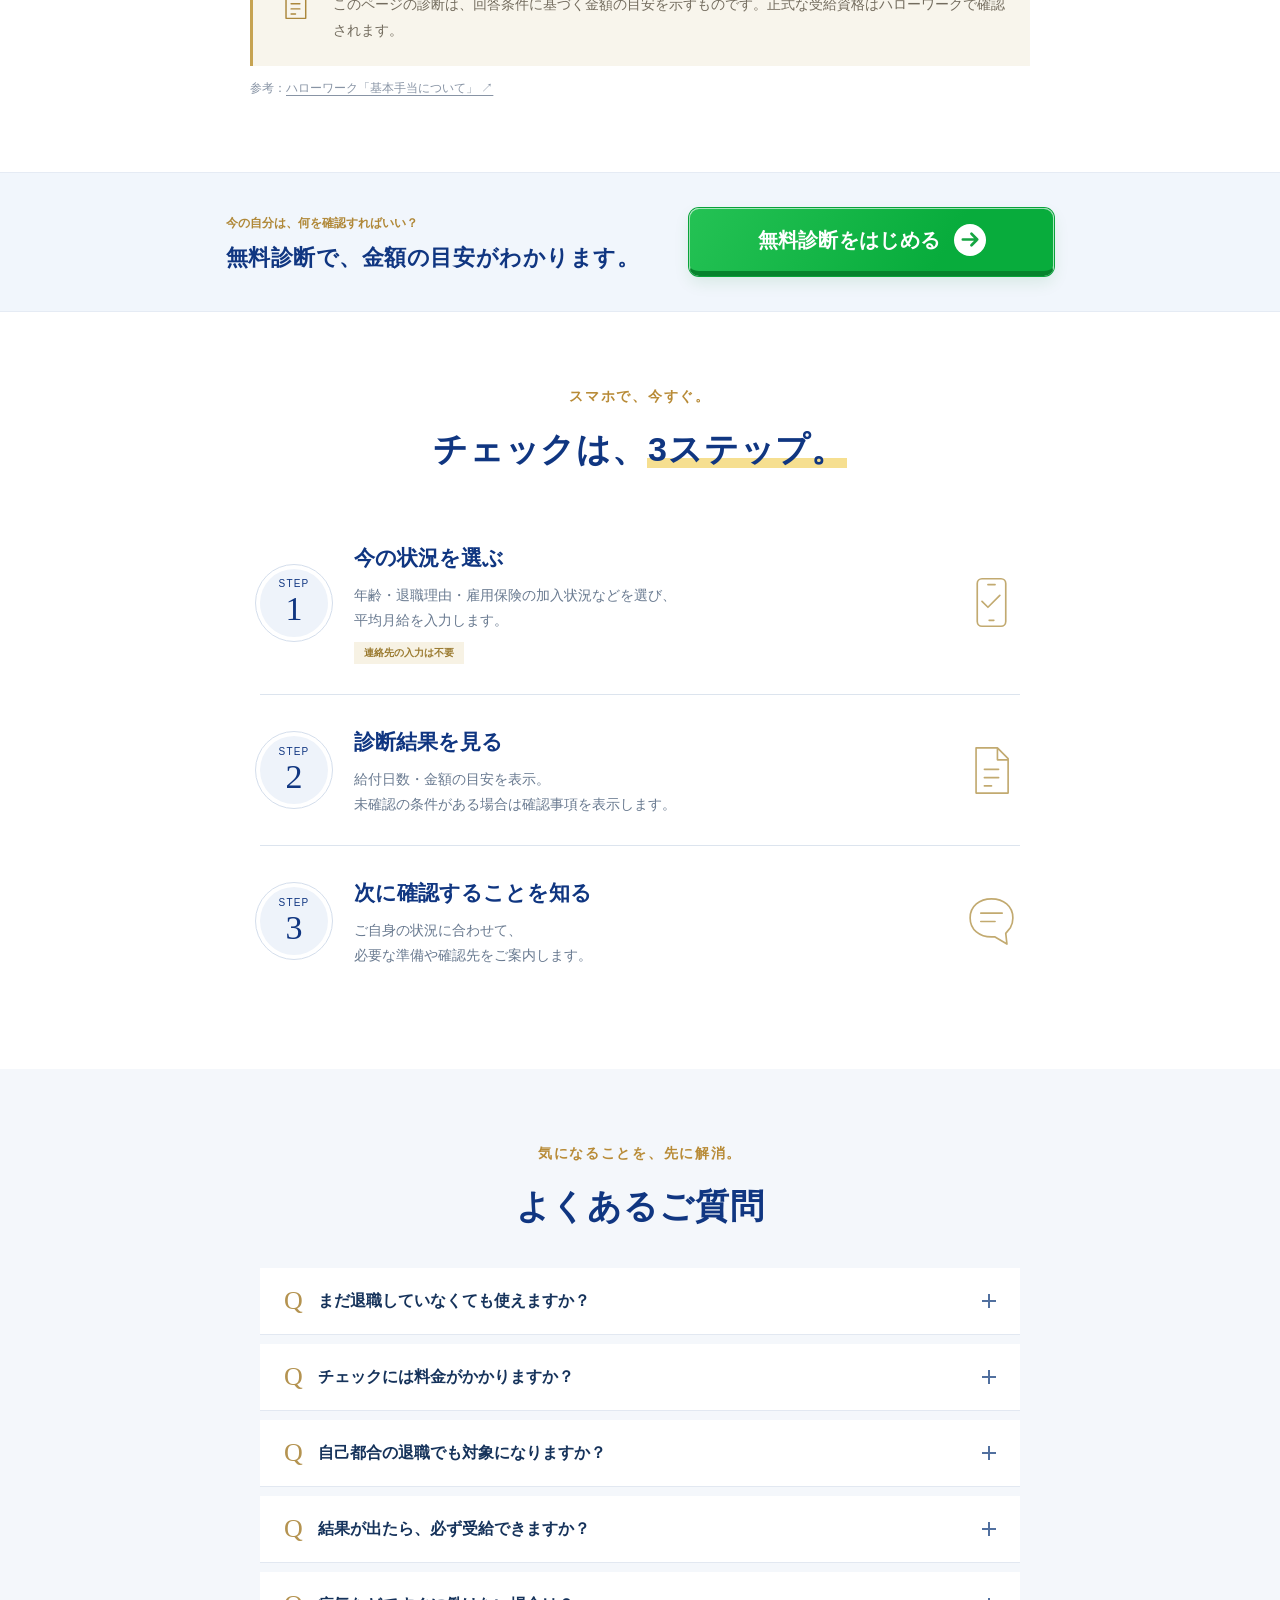
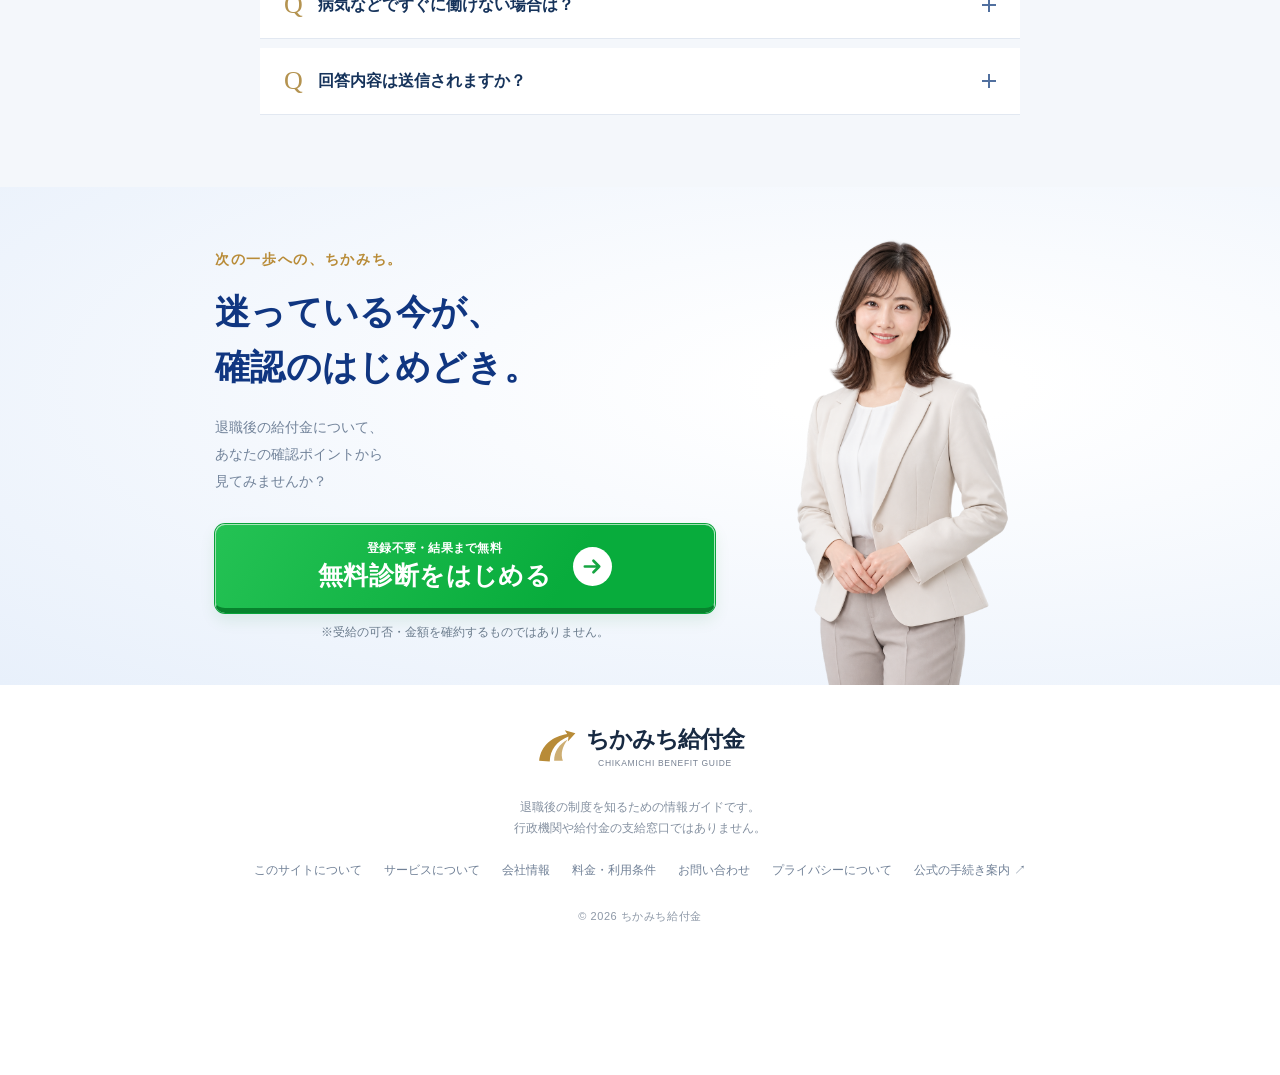
==== commit f90df04c: "Restore benefit estimate results without restoring expanded LP sections" ====
--- a/docs/index.html
+++ b/docs/index.html
@@ -5,17 +5,18 @@
   <meta name="viewport" content="width=device-width, initial-scale=1, viewport-fit=cover">
   <meta name="theme-color" content="#113a8c">
   <meta name="robots" content="noindex, nofollow">
-  <title>ちかみち給付金｜退職後の給付金、受給条件を無料チェック</title>
-  <meta name="description" content="退職予定・退職済みの方へ。ちかみち給付金のかんたん4問チェックで、退職後の給付金に関する確認ポイントを整理。スマホで完結、登録不要、無料。">
-  <meta property="og:title" content="ちかみち給付金｜受給条件を無料チェック">
-  <meta property="og:description" content="退職後の給付金、まずはあなたの確認ポイントから。かんたん4問・登録不要・無料。">
+  <title>ちかみち給付金｜退職後の給付金、受給条件を無料診断</title>
+  <meta name="description" content="退職予定・退職済みの方へ。ちかみち給付金の無料診断で、退職後の給付金の日数・金額の目安を確認。スマホで完結、登録不要、無料。">
+  <meta property="og:title" content="ちかみち給付金｜受給条件を無料診断">
+  <meta property="og:description" content="退職後の給付金、まずはあなたの確認ポイントから。登録不要・結果まで無料。">
   <meta property="og:image" content="https://tnkkakuei3-design.github.io/chikamichi-kyufukin/assets/advisor.png">
   <meta property="og:type" content="website">
   <meta property="og:locale" content="ja_JP">
   <link rel="icon" type="image/svg+xml" href="assets/favicon.svg">
   <link rel="stylesheet" href="styles.css">
   <link rel="preload" as="image" href="assets/advisor.png">
-  <script src="app.js" defer></script>
+  <script src="benefits.js?v=20261023-results" defer></script>
+  <script src="app.js?v=20261023-results" defer></script>
 </head>
 <body>
 <a class="skip-link" href="#main">本文へ移動</a>
@@ -39,7 +40,7 @@
       <span><b>ちかみち給付金</b><small>CHIKAMICHI BENEFIT GUIDE</small></span>
     </a>
     <nav class="header-nav" aria-label="メインメニュー"><a href="#guide">給付金について</a><a href="#flow">チェックの流れ</a><a href="#faq">よくある質問</a></nav>
-    <button class="header-cta" data-start><span>かんたん4問</span><b>無料チェック<svg class="icon"><use href="#i-arrow"/></svg></b></button>
+    <button class="header-cta" data-start><span>回答の目安30秒</span><b>無料診断<svg class="icon"><use href="#i-arrow"/></svg></b></button>
   </div>
 </header>
 
@@ -50,10 +51,10 @@
     <div class="hero-inner">
       <div class="hero-heading">
         <p class="hero-eyebrow"><span></span>失業保険・退職後の給付金<span></span></p>
-        <h1 id="hero-title"><span class="hero-topline">退職後の給付金、</span><strong>受給条件を</strong><strong class="gold-underline">無料チェック<span class="period">。</span></strong></h1>
+        <h1 id="hero-title"><span class="hero-topline">退職後の給付金、</span><strong>受給条件を</strong><strong class="gold-underline">無料診断<span class="period">。</span></strong></h1>
       </div>
       <div class="hero-benefits">
-        <div class="question-medal"><span>かんたん</span><div><b>4</b><strong>問</strong></div><small>選ぶだけでOK</small></div>
+        <div class="question-medal"><span>回答の目安</span><div><b>30</b><strong>秒</strong></div><small>アンケート</small></div>
         <div class="hero-tiles">
           <div><svg class="pictogram"><use href="#i-phone"/></svg><b>スマホで<br>完結</b></div>
           <div><svg class="pictogram"><use href="#i-shield"/></svg><b>登録不要<br><em>完全無料</em></b></div>
@@ -65,10 +66,11 @@
     </div>
   </section>
 
-  <section class="hero-action" id="diagnosis" aria-label="無料チェックを始める">
+  <section class="hero-action" id="diagnosis" aria-label="無料診断を始める">
     <div class="cta-label"><span></span>退職前でも、退職後でもチェックできます<span></span></div>
-    <button class="cta-button" data-start><span class="cta-bubble">無料</span><span><small>かんたん4問で確認ポイントがわかる</small><b>無料チェックをはじめる</b></span><span class="arrow-disc"><svg class="icon"><use href="#i-arrow"/></svg></span></button>
+    <button class="cta-button" data-start><span class="cta-bubble">無料</span><span><small>給付日数・金額の目安がわかる</small><b>無料診断をはじめる</b></span><span class="arrow-disc"><svg class="icon"><use href="#i-arrow"/></svg></span></button>
     <p class="cta-note">氏名・電話番号の入力は不要です</p>
+    <p class="disclaimer">※30秒は入力の目安です。回答・確認にかかる時間は人により異なります。</p>
     <p class="disclaimer">※簡易チェックは受給の可否・金額を確約するものではありません。</p>
   </section>
 
@@ -91,9 +93,9 @@
       <h2>制度の確認を、<br class="mobile-only">もっとかんたんに。</h2>
       <p class="section-lead">むずかしい言葉を調べる前に、<br>今の状況に合う確認ポイントを整理します。</p>
       <div class="service-grid">
-        <article><span class="service-number">01</span><svg class="service-icon"><use href="#i-phone"/></svg><h3>質問に答えるだけ</h3><p>選択式の4問に答えるだけ。<br>書類の準備や登録は必要ありません。</p></article>
-        <article><span class="service-number">02</span><svg class="service-icon"><use href="#i-document"/></svg><h3>確認ポイントを整理</h3><p>年齢や働く状況に合わせて、<br>次に確認したいことをご案内します。</p></article>
-        <article><span class="service-number">03</span><svg class="service-icon"><use href="#i-chat"/></svg><h3>結果まで、完全無料</h3><p>確認ポイントをその場で表示。<br>有料契約や連絡先の登録は不要です。</p></article>
+        <article><span class="service-number">01</span><svg class="service-icon"><use href="#i-phone"/></svg><h3>質問に答えるだけ</h3><p>年齢・加入期間・月給などを回答。<br>書類の準備や登録は必要ありません。</p></article>
+        <article><span class="service-number">02</span><svg class="service-icon"><use href="#i-document"/></svg><h3>金額の目安を確認</h3><p>回答した条件に合わせて、<br>給付日数・金額の目安を表示します。</p></article>
+        <article><span class="service-number">03</span><svg class="service-icon"><use href="#i-chat"/></svg><h3>結果まで、完全無料</h3><p>診断結果をその場で表示。<br>有料契約や連絡先の登録は不要です。</p></article>
       </div>
     </div>
   </section>
@@ -108,14 +110,14 @@
         <article class="guide-item"><div class="guide-visual"><span>POINT <b>02</b></span><svg class="pictogram"><use href="#i-calendar"/></svg></div><div><h3>退職時の年齢・理由</h3><p>年齢や退職の理由によって、対象となる給付や条件が異なります。離職票の内容も確認しておきましょう。</p></div></article>
         <article class="guide-item"><div class="guide-visual"><span>POINT <b>03</b></span><svg class="pictogram"><use href="#i-person"/></svg></div><div><h3>再就職への希望・状況</h3><p>基本手当は、働く意思と能力があり、求職中の方のための制度です。すぐに働けない場合は、必要な手続きを窓口で確認しましょう。</p></div></article>
       </div>
-      <div class="guide-note"><svg class="pictogram"><use href="#i-document"/></svg><p><b>給付額・期間は、条件によって変わります。</b><br>このページのチェックは、確認事項を整理するためのものです。正式な受給資格はハローワークで確認されます。</p></div>
+      <div class="guide-note"><svg class="pictogram"><use href="#i-document"/></svg><p><b>給付額・期間は、条件によって変わります。</b><br>このページの診断は、回答条件に基づく金額の目安を示すものです。正式な受給資格はハローワークで確認されます。</p></div>
       <p class="source-line">参考：<a href="https://www.hellowork.mhlw.go.jp/insurance/insurance_basicbenefit.html" target="_blank" rel="noopener noreferrer">ハローワーク「基本手当について」<span aria-hidden="true"> ↗</span></a></p>
     </div>
   </section>
 
   <section class="mid-cta">
-    <div><span>今の自分は、何を確認すればいい？</span><h2>4問で、<br class="mobile-only">はじめの一歩がわかります。</h2></div>
-    <button class="cta-button compact" data-start><b>無料チェックをはじめる</b><span class="arrow-disc"><svg class="icon"><use href="#i-arrow"/></svg></span></button>
+    <div><span>今の自分は、何を確認すればいい？</span><h2>無料診断で、<br class="mobile-only">金額の目安がわかります。</h2></div>
+    <button class="cta-button compact" data-start><b>無料診断をはじめる</b><span class="arrow-disc"><svg class="icon"><use href="#i-arrow"/></svg></span></button>
   </section>
 
   <section class="flow section-pad" id="flow">
@@ -123,8 +125,8 @@
       <p class="section-kicker">スマホで、今すぐ。</p>
       <h2>チェックは、<span class="marker">3ステップ。</span></h2>
       <ol class="flow-list">
-        <li><span class="step-index"><small>STEP</small><b>1</b></span><div><h3>今の状況を選ぶ</h3><p>退職の予定や雇用保険の加入状況など、<br>4つの質問に答えます。</p><span class="mini-tag">入力不要・選択するだけ</span></div><svg class="pictogram"><use href="#i-phone"/></svg></li>
-        <li><span class="step-index"><small>STEP</small><b>2</b></span><div><h3>確認ポイントを見る</h3><p>回答に応じた確認事項を表示。<br>「次に調べること」が整理できます。</p></div><svg class="pictogram"><use href="#i-document"/></svg></li>
+        <li><span class="step-index"><small>STEP</small><b>1</b></span><div><h3>今の状況を選ぶ</h3><p>年齢・退職理由・雇用保険の加入状況などを選び、<br>平均月給を入力します。</p><span class="mini-tag">連絡先の入力は不要</span></div><svg class="pictogram"><use href="#i-phone"/></svg></li>
+        <li><span class="step-index"><small>STEP</small><b>2</b></span><div><h3>診断結果を見る</h3><p>給付日数・金額の目安を表示。<br>未確認の条件がある場合は確認事項を表示します。</p></div><svg class="pictogram"><use href="#i-document"/></svg></li>
         <li><span class="step-index"><small>STEP</small><b>3</b></span><div><h3>次に確認することを知る</h3><p>ご自身の状況に合わせて、<br>必要な準備や確認先をご案内します。</p></div><svg class="pictogram"><use href="#i-chat"/></svg></li>
       </ol>
     </div>
@@ -138,7 +140,7 @@
         <details><summary><span>Q</span>まだ退職していなくても使えますか？<i aria-hidden="true"></i></summary><div class="faq-answer"><span>A</span><p>はい。退職を検討している段階でも利用できます。退職前に確認しておきたいことを整理するために、お役立てください。</p></div></details>
         <details><summary><span>Q</span>チェックには料金がかかりますか？<i aria-hidden="true"></i></summary><div class="faq-answer"><span>A</span><p>チェックから結果の確認まで、すべて無料です。氏名・電話番号・メールアドレスの登録も必要ありません。</p></div></details>
         <details><summary><span>Q</span>自己都合の退職でも対象になりますか？<i aria-hidden="true"></i></summary><div class="faq-answer"><span>A</span><p>自己都合という理由だけで、対象外になるわけではありません。雇用保険の加入期間など、他の条件も合わせて確認が必要です。ご自身の場合はハローワークでご確認ください。</p></div></details>
-        <details><summary><span>Q</span>結果が出たら、必ず受給できますか？<i aria-hidden="true"></i></summary><div class="faq-answer"><span>A</span><p>いいえ。このチェックは確認ポイントを整理するもので、受給資格や金額を判定するものではありません。実際の受給可否は、必要な情報や書類をもとにハローワークで確認されます。</p></div></details>
+        <details><summary><span>Q</span>結果が出たら、必ず受給できますか？<i aria-hidden="true"></i></summary><div class="faq-answer"><span>A</span><p>いいえ。この診断は回答条件に基づく試算で、受給資格や金額を保証するものではありません。実際の受給可否は、必要な情報や書類をもとにハローワークで確認されます。</p></div></details>
         <details><summary><span>Q</span>病気などですぐに働けない場合は？<i aria-hidden="true"></i></summary><div class="faq-answer"><span>A</span><p>基本手当は、すぐに働ける状態で仕事を探している方が対象です。すぐに働けない場合は、受給期間の延長など、状況に応じた手続きについてハローワークにご確認ください。</p></div></details>
         <details><summary><span>Q</span>回答内容は送信されますか？<i aria-hidden="true"></i></summary><div class="faq-answer"><span>A</span><p>このページのチェック回答を外部に送信することはありません。回答は画面内の結果表示にだけ使われ、ページを再読み込みすると消えます。</p></div></details>
       </div>
@@ -146,7 +148,7 @@
   </section>
 
   <section class="last-action">
-    <div class="last-inner"><div class="last-copy"><p class="section-kicker">次の一歩への、ちかみち。</p><h2>迷っている今が、<br>確認のはじめどき。</h2><p>退職後の給付金について、<br>あなたの確認ポイントから<br>見てみませんか？</p></div><img src="assets/advisor.png" width="1024" height="1536" alt="" loading="lazy"><div class="last-button"><button class="cta-button" data-start><span><small>登録不要・かんたん4問</small><b>無料チェックをはじめる</b></span><span class="arrow-disc"><svg class="icon"><use href="#i-arrow"/></svg></span></button><p class="disclaimer">※受給の可否・金額を確約するものではありません。</p></div></div>
+    <div class="last-inner"><div class="last-copy"><p class="section-kicker">次の一歩への、ちかみち。</p><h2>迷っている今が、<br>確認のはじめどき。</h2><p>退職後の給付金について、<br>あなたの確認ポイントから<br>見てみませんか？</p></div><img src="assets/advisor.png" width="1024" height="1536" alt="" loading="lazy"><div class="last-button"><button class="cta-button" data-start><span><small>登録不要・結果まで無料</small><b>無料診断をはじめる</b></span><span class="arrow-disc"><svg class="icon"><use href="#i-arrow"/></svg></span></button><p class="disclaimer">※受給の可否・金額を確約するものではありません。</p></div></div>
   </section>
 </main>
 
@@ -157,7 +159,7 @@
   <small>© 2026 ちかみち給付金</small>
 </footer>
 
-<aside class="sticky-cta" aria-label="無料チェックへのショートカット"><div class="sticky-inner"><span class="sticky-copy">退職後のお金、<br><b>まずは条件をチェック。</b></span><button class="cta-button sticky-button" data-start><span class="sticky-four">かんたん<b>4<small>問</small></b></span><span><small>あなたの確認ポイントがわかる</small><b>無料チェックをはじめる</b></span><span class="arrow-disc"><svg class="icon"><use href="#i-arrow"/></svg></span></button></div></aside>
+<aside class="sticky-cta" aria-label="無料診断へのショートカット"><div class="sticky-inner"><span class="sticky-copy">退職後のお金、<br><b>まずは条件をチェック。</b></span><button class="cta-button sticky-button" data-start><span class="sticky-four">回答目安<b>30<small>秒</small></b></span><span><small>給付日数・金額の目安がわかる</small><b>無料診断をはじめる</b></span><span class="arrow-disc"><svg class="icon"><use href="#i-arrow"/></svg></span></button></div></aside>
 
 <dialog id="check-dialog" class="check-dialog" aria-labelledby="check-heading">
   <div class="dialog-top"><span><svg class="mini-mark" aria-hidden="true"><use href="#i-mark"/></svg>ちかみち給付金</span><button class="icon-button" data-close aria-label="チェックを閉じる"><svg class="icon"><use href="#i-close"/></svg></button></div>
